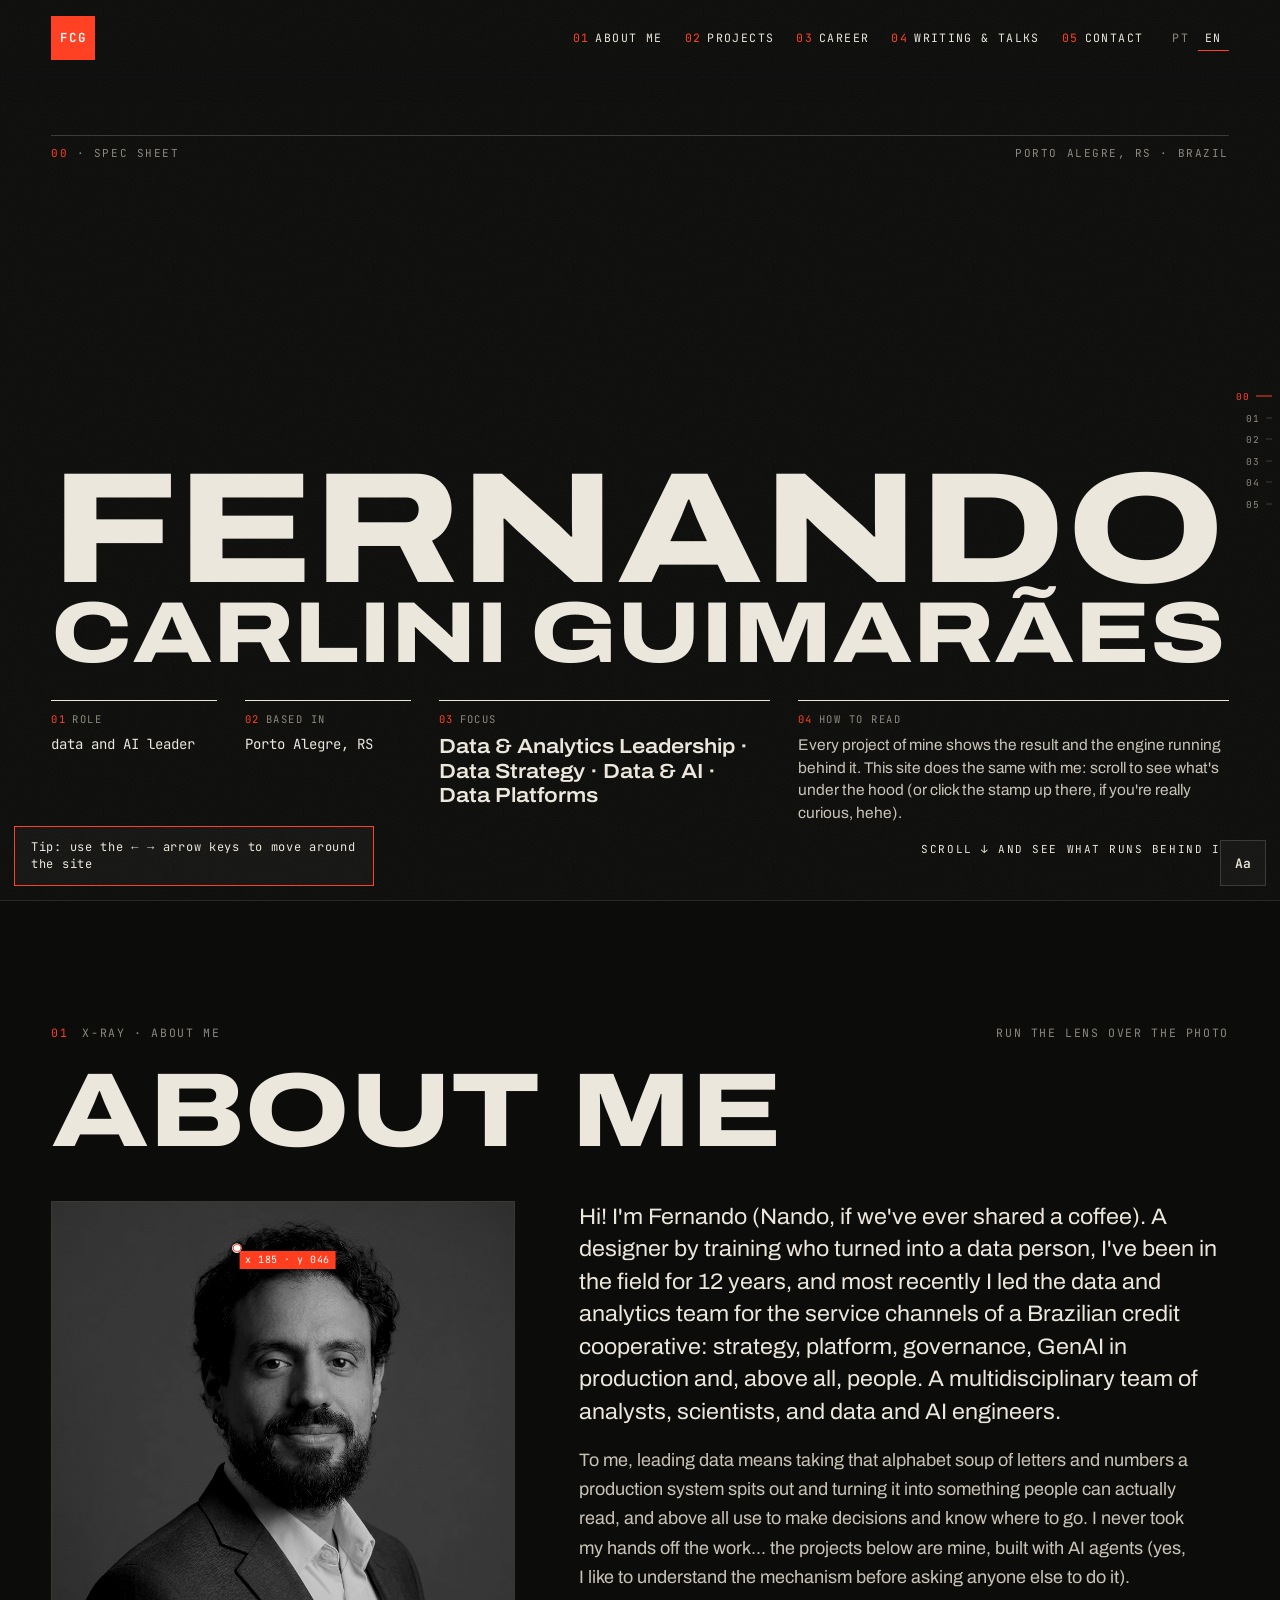
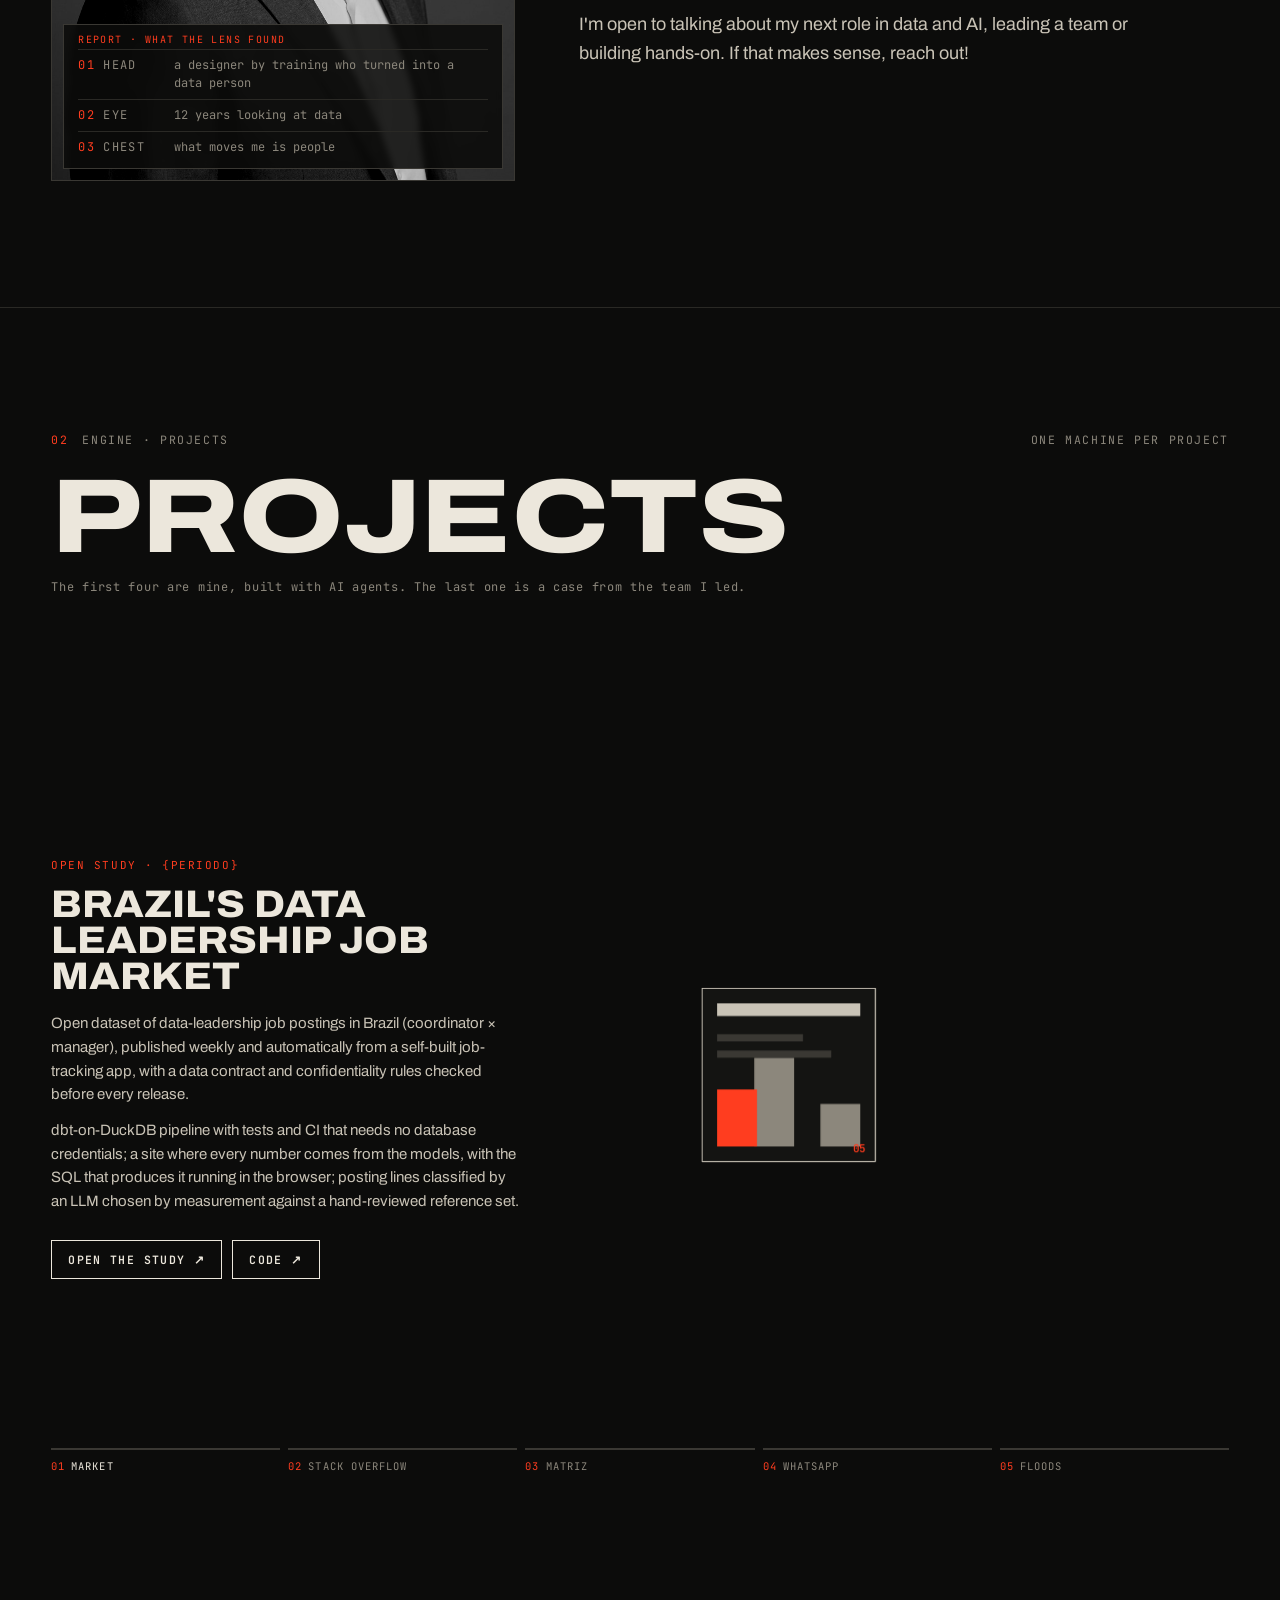
==== en/index.html @ 61743eac "site: regerado a partir do CV e dos extras (7f13087)" ====
<!doctype html>
<html lang="en" class="no-js"><head><meta charset="utf-8">
<meta name="viewport" content="width=device-width,initial-scale=1">
<title>Fernando Carlini Guimarães · data and AI leadership</title>
<meta name="description" content="Fernando Carlini Guimarães, data and AI leader in Porto Alegre, Brazil: about me, projects, career, and where I write and teach.">
<link rel="preload" href="../assets/fonts/archivo.woff2" as="font" type="font/woff2" crossorigin>
<link rel="stylesheet" href="../assets/site.css">
<script>try{var t=localStorage.getItem("ts");if(/^[123]$/.test(t))document.documentElement.dataset.ts=t}catch(e){}</script>
</head>
<body>
<a class="skip" data-i18n="skip" href="#quem-sou">Skip to content</a>
<div aria-hidden="true" class="grain"></div>
<button aria-label="Pop the hood of this site" aria-pressed="false" class="stamp" data-capo="" data-i18n-aria="stampa" type="button">FCG</button>
<header class="top" data-top="">
<span class="tag" data-i18n="tag">Fernando Carlini Guimarães · data and AI leadership</span>
<nav aria-label="Sections" class="nav" data-i18n-aria="nava">
<a href="#quem-sou"><i>01</i><span data-i18n="n0">About me</span></a>
<a href="#projetos"><i>02</i><span data-i18n="n1">Projects</span></a>
<a href="#trajetoria"><i>03</i><span data-i18n="n2">Career</span></a>
<a href="#escrita"><i>04</i><span data-i18n="n3">Writing &amp; talks</span></a>
<a href="#contato"><i>05</i><span data-i18n="n4">Contact</span></a>
<span class="lang"><a data-lang="pt" href="../">PT</a><a data-lang="en" href="./" hreflang="en" aria-current="true">EN</a></span>
</nav>
</header>
<nav aria-hidden="true" class="gauge">
<a href="#topo" tabindex="-1">00</a><a href="#quem-sou" tabindex="-1">01</a><a href="#projetos" tabindex="-1">02</a><a href="#trajetoria" tabindex="-1">03</a><a href="#escrita" tabindex="-1">04</a><a href="#contato" tabindex="-1">05</a>
</nav>
<main>
<section class="hero" data-oi="o0" data-origem="source · CV › header: name, title and city · phone and email stay out" data-sec="" id="topo">
<div class="hd"><span><b>00</b> · <span data-i18n="hd1">Spec sheet</span></span><span data-i18n="hd2">Porto Alegre, RS · Brazil</span></div>
<h1 class="name" data-name="Fernando Carlini Guimarães"><span class="rw">Fernando</span> <span class="rw">Carlini Guimarães</span></h1>
<dl class="spec">
<div class="v"><dt><b>01</b><span data-i18n="sp1">Role</span></dt><dd data-dec="" data-i18n="sp1v">data and AI leader</dd></div>
<div class="v"><dt><b>02</b><span data-i18n="sp2">Based in</span></dt><dd data-dec="">Porto Alegre, RS</dd></div>
<div class="big"><dt><b>03</b><span data-i18n="sp3">Focus</span></dt><dd>Data &amp; Analytics Leadership · Data Strategy · Data &amp; AI · Data Platforms</dd></div>
<div class="wide"><dt><b>04</b><span data-i18n="sp4">How to read</span></dt><dd data-i18n="sub">Every project of mine shows the result and the engine running behind it. This site does the same with me: scroll to see what's under the hood (or click the stamp up there, if you're really curious, hehe).</dd></div>
</dl>
<p class="cue"><span class="f" data-i18n="cue1">hover over the name</span><span data-i18n="cue2">scroll ↓ and see what runs behind it</span></p>
</section>
<section class="quem" data-oi="o2" data-origem="source · text written by hand · photo in two layers: the photo on top, the X-ray underneath" data-sec="" id="quem-sou">
<p class="kick"><b>01</b><span data-i18n="k2">X-ray · about me</span><i></i><span data-i18n="k2r">run the lens over the photo</span></p>
<h2 class="h-big" data-i18n="h2q" data-split="">About me</h2>
<div class="q-grid">
<div class="q-fig">
<figure class="scan-fig" data-lens="">
<div class="ph"><img alt="Fernando Carlini Guimarães" src="../assets/foto.jpg"/></div>
<div aria-hidden="true" class="xr"><img alt="" src="../assets/foto.jpg"/>
<span class="mk" style="--x:52%;--y:14%"><b>01</b></span>
<span class="mk" style="--x:48%;--y:28%"><b>02</b></span>
<span class="mk" style="--x:62%;--y:68%"><b>03</b></span>
</div>
<span aria-hidden="true" class="lens"><span class="lbl">x 000 · y 000</span></span>
</figure>
<div class="laudo">
<p class="laudo-t" data-i18n="laudo">Report · what the lens found</p>
<ul class="notas">
<li><b><i>01</i><span data-i18n="q1a">Head</span></b><span data-i18n="q1b">a designer by training who turned into a data person</span></li>
<li><b><i>02</i><span data-i18n="q2a">Eye</span></b><span data-i18n="q2b">12 years looking at data</span></li>
<li><b><i>03</i><span data-i18n="q3a">Chest</span></b><span data-i18n="q3b">what moves me is people</span></li>
</ul>
</div>
</div>
<div class="q-txt">
<p class="lead" data-i18n="q-p1">Hi! I'm Fernando (Nando, if we've ever shared a coffee). A designer by training who turned into a data person, I've been in the field for 12 years, and most recently I led the data and analytics team for the service channels of a Brazilian credit cooperative: strategy, platform, governance, GenAI in production and, above all, people. A multidisciplinary team of analysts, scientists, and data and AI engineers.</p>
<p data-i18n="q-p2">To me, leading data means taking that alphabet soup of letters and numbers a production system spits out and turning it into something people can actually read, and above all use to make decisions and know where to go. I never took my hands off the work... the projects below are mine, built with AI agents (yes, I like to understand the mechanism before asking anyone else to do it).</p>
<p data-i18n="q-p3">I'm open to talking about my next role in data and AI, leading a team or building hands-on. If that makes sense, reach out!</p>
</div>
</div>
</section>
<section class="motor" data-motor="" data-oi="o3" data-origem="source · the first four: CV › Projects and Portfolio, word for word · the fifth, the floods case, is text written for the site, not in the CV · each one's parts are written by hand" data-sec="" id="projetos">
<div class="m-head">
<p class="kick"><b>02</b><span data-i18n="k3">Engine · projects</span><i></i><span data-i18n="k3r">one machine per project</span></p>
<h2 class="h-big" data-i18n="h2p" data-split="">Projects</h2>
<p class="psub" data-i18n="psub">The first four are mine, built with AI agents. The last one is a case from the team I led.</p>
</div>
<div class="pin">
<div class="mgrid">
<div class="ptxt">
<article class="proj">
<p class="p-meta" data-i18n="p1e">Open study · Nov 2026 – Present</p>
<h3 data-i18n="s1t">Brazil's Data Leadership Job Market</h3>
<p class="d" data-i18n="p1a">Open dataset of data-leadership job postings in Brazil (coordinator × manager), published weekly and automatically from a self-built job-tracking app, with a data contract and confidentiality rules checked before every release.</p>
<p class="d" data-i18n="p1b">dbt-on-DuckDB pipeline with tests and CI that needs no database credentials; a site where every number comes from the models, with the SQL that produces it running in the browser; posting lines classified by an LLM chosen by measurement against a hand-reviewed reference set.</p>
<p class="acts"><a href="https://mercado.fernandocarliniguimaraes.com/" rel="noopener"><span data-i18n="s1a">Open the study</span> ↗</a><a href="https://github.com/nandodsg/mercado-gestao-dados-br" rel="noopener"><span data-i18n="cod">Code</span> ↗</a></p>
<p class="pecas-t" data-i18n="pt">The parts</p>
<ol class="path pecas">
<li><b data-i18n="c11a">Job-tracking app</b><span data-i18n="c11b">where the data is born</span></li>
<li><b data-i18n="c12a">Data contract and confidentiality</b><span data-i18n="c12b">checked before every release</span></li>
<li><b data-i18n="c13a">dbt on DuckDB</b><span data-i18n="c13b">tests and CI with no database credentials</span></li>
<li><b data-i18n="c14a">LLM measured against a reference</b><span data-i18n="c14b">classifies every line of the postings</span></li>
<li><b data-i18n="c15a">Site with the SQL next to it</b><span data-i18n="c15b">every number with the query behind it</span></li>
</ol>
</article>
<article class="proj">
<p class="p-meta" data-i18n="p2e">Personal project · Oct–Nov 2026</p>
<h3>Stack Overflow Answerability</h3>
<p class="d" data-i18n="p2a">Analytics engineering on the public Stack Overflow dataset in BigQuery: specs and acceptance criteria before the SQL, dbt models and tests, a MetricFlow semantic layer, and query-cost guardrails.</p>
<p class="d" data-i18n="p2b">LLM-based text labeling, with the labeling model chosen by agreement against a hand-reviewed gold set; calls through the Vercel AI Gateway and direct APIs, with a budget cap per run.</p>
<p class="acts"><a href="https://stackoverflow.fernandocarliniguimaraes.com/" rel="noopener"><span data-i18n="s2a">Open the presentation</span> ↗</a><a href="https://github.com/nandodsg/stackoverflow-answerability" rel="noopener"><span data-i18n="cod">Code</span> ↗</a></p>
<div aria-label="Parts of the machine" class="pstrip" data-i18n-aria="stripa" role="group"></div>
<p class="pecas-t" data-i18n="pt">The parts</p>
<ol class="path pecas">
<li><b>BigQuery</b><span data-i18n="c21b">the public Stack Overflow dataset</span></li>
<li><b data-i18n="c22a">dbt models and tests</b><span data-i18n="c22b">specs and acceptance criteria before the SQL</span></li>
<li><b>MetricFlow</b><span data-i18n="c23b">semantic layer</span></li>
<li><b>Vercel AI Gateway</b><span data-i18n="c24b">calls with a budget cap per run</span></li>
<li><b data-i18n="c25a">LLM + gold set</b><span data-i18n="c25b">labeling measured by agreement</span></li>
</ol>
</article>
<article class="proj">
<p class="p-meta" data-i18n="p3e">A method turned into a product · since Sep 2025</p>
<h3>Matriz de Senioridade</h3>
<p class="d" data-i18n="p3a">A method for building competency matrices from each team's context, for assessment, feedback, merit, promotion and development plans on explicit criteria. It started in the data team I led, was adapted by other leaders and by HR, and became a SaaS built with AI agents.</p>
<p class="acts"><a href="https://matrizdesenioridade.com" rel="noopener"><span data-i18n="s3a">Open the Matriz</span> ↗</a></p>
<div aria-label="Parts of the machine" class="pstrip" data-i18n-aria="stripa" role="group"></div>
<p class="pecas-t" data-i18n="pt3">The parts of the method</p>
<ol class="path pecas">
<li><b data-i18n="z1a">The team's context</b><span data-i18n="z1b">where every matrix starts</span></li>
<li><b data-i18n="z2a">Competencies and levels</b><span data-i18n="z2b">steps on the Dreyfus model</span></li>
<li><b data-i18n="z3a">Assessment and feedback</b><span data-i18n="z3b">the conversation on top of the criteria</span></li>
<li><b data-i18n="z4a">Merit and promotion</b><span data-i18n="z4b">decided on the same criteria</span></li>
<li><b data-i18n="z5a">Development plan</b><span data-i18n="z5b">each person's next step</span></li>
</ol>
</article>
<article class="proj">
<p class="p-meta" data-i18n="p4e">CRM and martech · Sep–Oct 2026</p>
<h3 data-i18n="p4t">WhatsApp CRM and Campaigns</h3>
<p class="d" data-i18n="p4a">Customer-base analysis for both businesses: ingestion from their sales systems, normalization, fuzzy deduplication of customer records, and repeat-purchase and cross-sell analysis.</p>
<p class="d" data-i18n="p4b">WhatsApp Cloud API integration (webhook with signature verification) and an inbox with a campaign funnel in production, used by the business, with send guards and an A/B/C test; built with AI agents.</p>
<p class="p-note" data-i18n="p4n">A brewery and a bar in Porto Alegre · private code</p>
<div aria-label="Parts of the machine" class="pstrip" data-i18n-aria="stripa" role="group"></div>
<p class="pecas-t" data-i18n="pt">The parts</p>
<ol class="path pecas">
<li><b data-i18n="c41a">Ingestion and normalization</b><span data-i18n="c41b">from both businesses' sales systems</span></li>
<li><b data-i18n="c42a">Fuzzy deduplication</b><span data-i18n="c42b">of customer records</span></li>
<li><b data-i18n="c44a">Inbox + funnel</b><span data-i18n="c44b">campaigns in production, used by the business</span></li>
<li><b data-i18n="c45a">A/B/C test</b><span data-i18n="c45b">with send guards</span></li>
<li><b>WhatsApp Cloud API</b><span data-i18n="c43b">webhook with signature verification</span></li>
</ol>
</article>
<article class="proj proj-case">
<p class="p-meta" data-i18n="p5e"><span class="tag2">My team’s case</span>talk at SQL Saturday Florianópolis · Oct 2026 · in Portuguese</p>
<h3 data-i18n="p5t">From innovation to resilience: PIX data in the Rio Grande do Sul floods</h3>
<p class="d" data-i18n="p5a">May 2024, a historic flood in Rio Grande do Sul. The question sounded simple (who was hit?), but the registered address couldn’t answer it: someone’s home could sit outside the flooded area while their job, their farm or their mom’s house sat right inside it. The turn was to look at the geolocation of PIX transactions (Brazil’s instant payments), find the places where each person actually lives their life, and cross them with the flood map. The first version shipped in under a week.</p>
<p class="d" data-i18n="p5b">The model is data scientist Gunnar Guilherme Mayer’s and the scale came from the engineering team; my part was framing the problem, defining what the model had to deliver and getting the result to the people making decisions. And it didn’t end with the flood: it became a company capability, later used for fraud, climate and territorial analysis.</p>
<p class="p-note" data-i18n="p5n">Team work at a Brazilian credit cooperative · the presentation uses synthetic data</p>
<p class="acts"><a href="https://palestras.fernandocarliniguimaraes.com/sqlsaturday-2026/" rel="noopener"><span data-i18n="s5a">Open the presentation</span> ↗</a><a href="https://medium.com/@fernandocarliniguimaraes/from-pix-transactions-to-disaster-response-127e4f9a80d0" rel="noopener"><span data-i18n="s5b">Read the case on Medium</span> ↗</a></p>
<div aria-label="Parts of the machine" class="pstrip" data-i18n-aria="stripa" role="group"></div>
<p class="pecas-t" data-i18n="pt">The parts</p>
<ol class="path pecas">
<li><b data-i18n="c51a">Geolocated PIX payments</b><span data-i18n="c51b">presence as behavior, not a registry field</span></li>
<li><b data-i18n="c52a">One DBSCAN per person</b><span data-i18n="c52b">one or many places, no fixed number</span></li>
<li><b data-i18n="c53a">Centers of gravity</b><span data-i18n="c53b">the places that weigh in each person’s life</span></li>
<li><b data-i18n="c54a">Flood map</b><span data-i18n="c54b">crossed with UFRGS’s official polygons</span></li>
<li><b data-i18n="c55a">From map to action</b><span data-i18n="c55b">app access, credit and rebuilding, prioritized</span></li>
</ol>
</article>
<span aria-hidden="true" class="mwipe"></span>
</div>
<div aria-hidden="true" class="stage">
<div class="xv">
<div class="stack"><div class="spin">
<div class="plate p1"><i></i><span class="no">01</span></div>
<div class="plate p2"><i></i><span class="no">02</span></div>
<div class="plate p3"><i></i><span class="no">03</span></div>
<div class="plate p4"><i></i><span class="no">04</span></div>
<div class="plate p5"><i></i><span class="no">05</span></div>
<div class="sig"></div>
</div></div>
<svg class="leaders"></svg>
<ol class="labels"></ol>
</div>
<div class="mach" data-m="so"><div class="cap"></div><svg viewbox="0 60 720 466"></svg></div>
<div class="mach" data-m="mz"><div class="cap"></div><svg viewbox="0 60 720 466"></svg></div>
<div class="mach" data-m="crm"><div class="cap"></div><svg viewbox="0 60 720 466"></svg></div>
<div class="mach" data-m="fl"><div class="cap"></div><svg viewbox="0 30 720 410"></svg></div>
</div>
</div>
<div class="mseg">
<button type="button"><i></i><b>01</b><span data-i18n="sg1">Market</span></button>
<button type="button"><i></i><b>02</b><span>Stack Overflow</span></button>
<button type="button"><i></i><b>03</b><span>Matriz</span></button>
<button type="button"><i></i><b>04</b><span data-i18n="sg4">WhatsApp</span></button>
<button type="button"><i></i><b>05</b><span data-i18n="sg5">Floods</span></button>
</div>
</div>
</section>
<section class="traj" data-oi="o4" data-origem="source · CV › Experience: one line per role (period, role, company, city) · the detail of each role is text written for the site; the CV bullets stay out" data-sec="" id="trajetoria">
<p class="kick"><b>03</b><span data-i18n="k4">Skeleton · career</span><i></i><span data-i18n="k4r">one line per role</span></p>
<h2 class="h-big" data-i18n="h2t" data-split="">Career</h2>
<ol class="spine">
<li><span class="yr" aria-hidden="true">2025</span><span class="vb" aria-hidden="true"></span><div><time class="per">Sep 2025 – Present</time><span class="cg"><span>Founder | Product Owner | Product Designer | Solution Architect</span> <span class="emp">· Matriz de Senioridade</span></span><span class="tag2">own venture, in parallel</span><div class="sf"><button aria-controls="sf-1" aria-expanded="true" class="sf-b" type="button"><span class="sf-a">My own venture, run in parallel: the people-management method I used with my team, turned into a product.</span><span aria-hidden="true" class="sf-i"></span></button><div class="sf-p" id="sf-1"><div class="sf-pi"><ul><li>The method was born in the data team I led, ran for three annual cycles (assessment, feedback, merit, promotion and development plans) and was adapted by other leaders and by HR.</li><li>I play the whole product role: value proposition, user journeys, business rules, functional architecture and roadmap.</li><li>I build it with AI agents under my direction: I write the context, the conventions and the definition of done; they implement, test and document.</li><li>Under the hood: multi-tenant with Row Level Security isolation on Supabase, Next.js and TypeScript, AI through the Anthropic SDK, product instrumentation with GA4 and in-house A/B tests, and a security review that closed a privilege-escalation path and cross-tenant leaks.</li></ul></div></div></div></div><span class="cid">Porto Alegre, RS</span></li>
<li><span class="yr" aria-hidden="true">2023</span><span class="vb" aria-hidden="true"></span><div><time class="per">Jan 2023 – Aug 2026</time><span class="cg"><span>Data &amp; Analytics Coordinator | Data Product Owner, Channels Division</span> <span class="emp">· Sicredi</span></span><div class="sf"><button aria-controls="sf-2" aria-expanded="true" class="sf-b" type="button"><span class="sf-a">The management seat: strategy, platform, governance and people in the data area behind the customer service channels.</span><span aria-hidden="true" class="sf-i"></span></button><div class="sf-p" id="sf-2"><div class="sf-pi"><ul><li>Led a multidisciplinary team of about 15 people: analysts, data scientists, and data and AI engineers.</li><li>Data strategy and governance, the data product lifecycle, and the evolution of the platform and the management information system used by more than 10,000 people across the company. Budget, headcount, vendors and FinOps on my desk.</li><li>Led the company's first generative AI platform in production: more than 4 million WhatsApp conversations a month turned into structured commercial information (the full story is on Medium, under Writing &amp; talks).</li><li>Product analytics at scale: Google Analytics covering about 9 million members and 8 billion events a month, from governance to cost.</li><li>Merit and promotion on explicit criteria, using the competency-matrix method that later became the Matriz de Senioridade.</li></ul></div></div></div></div><span class="cid">Porto Alegre, RS</span></li>
<li><span class="yr" aria-hidden="true">2021</span><span class="vb" aria-hidden="true"></span><div><time class="per">Sep 2021 – Jan 2023</time><span class="cg"><span>Data Product Manager</span> <span class="emp">· Sicredi</span></span><div class="sf"><button aria-controls="sf-3" aria-expanded="true" class="sf-b" type="button"><span class="sf-a">Owner of the customer-service channels' data platform, run as a product.</span><span aria-hidden="true" class="sf-i"></span></button><div class="sf-p" id="sf-3"><div class="sf-pi"><ul><li>Strategy and roadmap for the platform serving nine service channels and contexts.</li><li>Led the modernization of the management information system: more than 400 tables moved from on-premises Teradata to an AWS data lake on Databricks, and ingestion grew to cover Oracle, MongoDB and PostgreSQL.</li><li>Directed the migration of more than 100 reports and analytical products to Power BI and Denodo, used by more than 10,000 people a month, with the adoption work alongside (a new platform nobody uses is just cost).</li><li>Hands-on the whole time: SQL, data modeling, ETL/ELT, data validation and troubleshooting, alongside technical and product leadership.</li></ul></div></div></div></div><span class="cid">Porto Alegre, RS</span></li>
<li><span class="yr" aria-hidden="true">2020</span><span class="vb" aria-hidden="true"></span><div><time class="per">Dec 2020 – Sep 2021</time><span class="cg"><span>Data Analyst</span> <span class="emp">· Sicredi</span></span><div class="sf"><button aria-controls="sf-4" aria-expanded="true" class="sf-b" type="button"><span class="sf-a">Where I started at the bank: BI and management information for the digital channels.</span><span aria-hidden="true" class="sf-i"></span></button><div class="sf-p" id="sf-4"><div class="sf-pi"><ul><li>Analysis and dashboards with SQL, Python, SAS Enterprise Guide, Power BI and Denodo.</li><li>Migrated the management reporting platform from Tableau to Power BI.</li><li>Automated an executive report that took about 20 days to put together... it now came out in about 2 hours.</li></ul></div></div></div></div><span class="cid">Porto Alegre, RS</span></li>
<li><span class="yr" aria-hidden="true">2014</span><span class="vb" aria-hidden="true"></span><div><time class="per">Jul 2014 – Jul 2020</time><span class="cg"><span>Director of Data &amp; Analytics &amp; Co-Founder</span> <span class="emp">· JF Guimarães</span></span><div class="sf"><button aria-controls="sf-5" aria-expanded="true" class="sf-b" type="button"><span class="sf-a">The consulting company I co-founded, and where I became a data person.</span><span aria-hidden="true" class="sf-i"></span></button><div class="sf-p" id="sf-5"><div class="sf-pi"><ul><li>Co-founded and ran a consultancy in data, analytics, people and innovation: strategy, business development, product and projects, always working with the client's leadership.</li><li>Projects for Tramontina, Braskem, Sicredi, Sicoob, Yara, BCG, Endeavor Brasil, HSM, Sebrae, Box1824, Melissa, FIERGS and Souza Cruz.</li><li>Our own analytics products and methods: organizational culture, sentiment analysis, segmentation and data-driven strategic planning. At one culture event, more than 900 testimonials classified by sentiment analysis in under an hour (done by hand, it took a day or two).</li></ul></div></div></div></div><span class="cid">Porto Alegre, RS</span></li>
<li><span class="yr" aria-hidden="true">2011</span><span class="vb" aria-hidden="true"></span><div><time class="per">May 2011 – Jan 2014</time><span class="cg"><span>Strategy &amp; Innovation Advisor</span> <span class="emp">· Rio Grande do Sul State Government, AGDI</span></span><div class="sf"><button aria-controls="sf-6" aria-expanded="true" class="sf-b" type="button"><span class="sf-a">Before data: strategy and innovation at the state's development agency.</span><span aria-hidden="true" class="sf-i"></span></button><div class="sf-p" id="sf-6"><div class="sf-pi"><ul><li>Advised the Planning Directorate and the Presidency on strategy, innovation, economic development and investment attraction, coordinating programs that brought together government, companies, universities and science and technology institutes.</li><li>Coordinated the Creative Industries Sector Program, with projects tied to raising about R$100 million.</li><li>With FINEP, helped run a state program bringing capital to innovative companies: about R$20 million in non-reimbursable funding for assistive technology projects.</li></ul></div></div></div></div><span class="cid">Porto Alegre, RS</span></li>
</ol>
<div class="extra">
<div>
<h3 data-i18n="x1">Education</h3>
<p>PUCRS · Master of Science in Marketing · 2019–2021</p>
<p>UFRGS · Bachelor’s Degree in Industrial and Product Design · 2008–2015</p>
<p>Strides · AI &amp; Data Manager 5.0 · 2026</p>
</div>
<div>
<h3 data-i18n="x2">Languages</h3>
<p>Portuguese · native</p>
<p>English · fluent</p>
<p>Spanish · intermediate</p>
</div>
<div>
<h3 data-i18n="x3">Core competencies</h3>
<p class="comp" data-i18n="x3a">Data Strategy · Data Governance · Data Platforms · Data Engineering · Data Analytics · Data Products · Analytics Engineering · Business Intelligence · AI / GenAI · AI Agents · Databricks · Advanced SQL · Intermediate Python · AWS · GCP / BigQuery · Azure · Power BI · Denodo · Google Analytics · ETL/ELT · Data Quality · Product Analytics · FinOps / Cost Management · People Leadership · Technical Leadership · Stakeholder Management · Change Management · Entrepreneurship · Agentic Coding · Product Strategy · Advanced Excel</p>
</div>
</div>
</section>
<section class="esc" data-oi="o5" data-origem="source · hand-written list, only what's already published · the wires say which pieces talk to each other" data-sec="" id="escrita">
<p class="kick"><b>04</b><span data-i18n="k5">Synapses · writing &amp; talks</span><i></i><span data-i18n="k5r">hover a piece</span></p>
<h2 class="h-big" data-i18n="h2e" data-split="">Writing &amp; talks</h2>
<div class="rede" data-edges="pix-enchente:data in the flood|pix-conversa:data turned into product|conversa-aula:from dashboard to product|aula-borda:data close to the decision" data-rede="">
<svg aria-hidden="true"></svg>
<ul>
<li class="node" data-n="pix"><span aria-hidden="true" class="tm"></span><span class="m" data-i18n="e1m">Article · Medium · Sep 2026 · EN · with Gunnar Guilherme Mayer</span><a class="t" href="https://medium.com/@fernandocarliniguimaraes/from-pix-transactions-to-disaster-response-127e4f9a80d0">From PIX Transactions to Disaster Response</a></li>
<li class="node" data-n="enchente"><span aria-hidden="true" class="tm"></span><span class="m" data-i18n="e2m">Talk · SQL Saturday Florianópolis · Oct 2026 · in Portuguese</span><a class="t" data-i18n="e2t" href="https://palestras.fernandocarliniguimaraes.com/sqlsaturday-2026/">From innovation to resilience: the data revolution during the flood crises</a></li>
<li class="node" data-n="conversa"><span aria-hidden="true" class="tm"></span><span class="m" data-i18n="e3m">Article · Medium · Sep 2026 · EN · with Gunnar Guilherme Mayer</span><a class="t" href="https://medium.com/@fernandocarliniguimaraes/the-opportunity-was-already-in-the-conversation-34493576b7d5">The Opportunity Was Already in the Conversation</a></li>
<li class="node" data-n="borda"><span aria-hidden="true" class="tm"></span><span class="m" data-i18n="e4m">Article · Medium · Oct 2026 · in Portuguese</span><a class="t" href="https://medium.com/@fernandocarliniguimaraes/centro-e-borda-onde-mora-o-time-de-dados-66b45b467856">Centro e borda: onde mora o time de dados?</a></li>
<li class="node" data-n="aula"><span aria-hidden="true" class="tm"></span><span class="m" data-i18n="e5m">Class · UFRGS graduate program in Data Science · Sep 2026</span><span class="t" data-i18n="e5t">Business Analytics Immersion</span></li>
</ul>
</div>
<p class="acts"><a href="https://linkedin.com/in/fernando-carlini-guimaraes/" rel="noopener">LinkedIn ↗</a><a href="https://medium.com/@fernandocarliniguimaraes" rel="noopener">Medium ↗</a></p>
</section>
<section class="cont" data-oi="o6" data-origem="source · CV › header: LinkedIn and GitHub · no phone, no email" data-sec="" id="contato">
<p class="kick"><b>05</b><span data-i18n="k6">Vital signs · contact</span><i></i><span data-i18n="k6r">LinkedIn or GitHub</span></p>
<svg aria-hidden="true" class="ecg" preserveaspectratio="none" viewbox="0 0 1000 120">
<defs><linearGradient id="ecgg" x1="0" x2="1" y1="0" y2="0"><stop offset="0" stop-color="#000"></stop><stop offset="1" stop-color="#fff"></stop></linearGradient><mask height="240" id="ecgm" maskunits="userSpaceOnUse" width="1700" x="-350" y="-60"><rect fill="url(#ecgg)" height="240" id="ecgr" width="350" x="-350" y="-60"></rect></mask></defs>
<path class="base" d="M0 72H20l10-6 10 6H78l7 10 10-70 13 92 9-32H160l15-8 15 8H255l10-6 10 6H313l7 10 10-70 13 92 9-32H395l15-8 15 8H490l10-6 10 6H548l7 10 10-70 13 92 9-32H630l15-8 15 8H725l10-6 10 6H783l7 10 10-70 13 92 9-32H865l15-8 15 8H1000" pathlength="1"></path>
<path class="trace" d="M0 72H20l10-6 10 6H78l7 10 10-70 13 92 9-32H160l15-8 15 8H255l10-6 10 6H313l7 10 10-70 13 92 9-32H395l15-8 15 8H490l10-6 10 6H548l7 10 10-70 13 92 9-32H630l15-8 15 8H725l10-6 10 6H783l7 10 10-70 13 92 9-32H865l15-8 15 8H1000" mask="url(#ecgm)"></path>
<path class="dot" d="M0 72h.01"></path>
</svg>
<h2 class="callme" data-callme="" data-i18n="h2c">Reach out!</h2>
<p class="csub" data-i18n="csub">LinkedIn is the fastest way.</p>
<p class="acts"><a href="https://linkedin.com/in/fernando-carlini-guimaraes/" rel="noopener">LinkedIn ↗</a><a href="https://github.com/nandodsg" rel="noopener">GitHub ↗</a><a data-cv="" download href="../cv/Fernando-Carlini-Guimaraes-CV-EN-US.pdf">Download my CV (PDF) ↓</a></p>
</section>
</main>
<footer class="rod">
<span data-i18n="f1">This site counts visits without cookies</span>
<span data-i18n="f2">Generated from my CV · updates itself</span>
<button aria-pressed="false" data-capo="" data-i18n="f3" type="button">Pop the hood of this site</button>
<span class="motor-site" data-i18n="f5"><b>this site's engine</b> · CV as text → Python generator → static HTML → this page · no cookies · font and animation served from here</span>
</footer>
<div class="cfg" data-cfg="">
<button aria-controls="cfg-p" aria-expanded="false" aria-label="Settings" class="cfg-b" data-i18n-aria="cfgb" type="button"><span aria-hidden="true">Aa</span></button>
<div aria-label="Settings" class="cfg-p" data-i18n-aria="cfgb" id="cfg-p" role="group">
<p class="cfg-h" data-i18n="cfgb">Settings</p>
<div class="cfg-r"><span class="cfg-l" data-i18n="cfgt">Text size</span>
<span class="cfg-s"><button aria-label="Default size" aria-pressed="true" data-i18n-aria="cfgs0" data-ts="0" type="button">A</button><button aria-label="Large text" aria-pressed="false" data-i18n-aria="cfgs1" data-ts="1" type="button">A</button><button aria-label="Larger text" aria-pressed="false" data-i18n-aria="cfgs2" data-ts="2" type="button">A</button><button aria-label="Largest text" aria-pressed="false" data-i18n-aria="cfgs3" data-ts="3" type="button">A</button></span></div>
<div class="cfg-r"><span class="cfg-l" data-i18n="cfgm">Motion</span><button aria-pressed="false" class="cfg-t" data-i18n="f4" data-rm="" type="button">Reduce motion</button></div>
<div class="cfg-r"><span class="cfg-l" data-i18n="cfgn">Navigate with</span><button aria-pressed="true" class="cfg-t" data-arr="" data-i18n="f6" type="button">Arrow keys</button></div>
<div class="cfg-r"><span class="cfg-l" data-i18n="cfgi">Language</span><span class="lang"><a data-lang="pt" href="../">PT</a><a data-lang="en" href="./" hreflang="en" aria-current="true">EN</a></span></div>
</div>
</div>

<script src="../assets/gsap.min.js"></script><script src="../assets/ScrollTrigger.min.js"></script>
<script>window.CFG={"lang":"en"};window.EN={"skip": "Skip to content", "stampa": "Pop the hood of this site", "stampx": "Close the hood of this site", "nava": "Sections", "tag": "Fernando Carlini Guimarães · data and AI leadership", "n0": "About me", "n1": "Projects", "n2": "Career", "n3": "Writing &amp; talks", "n4": "Contact", "hd1": "Spec sheet", "sp1": "Role", "sp1v": "data and AI leader", "sp2": "Based in", "sp3": "Focus", "sp4": "How to read", "sub": "Every project of mine shows the result and the engine running behind it. This site does the same with me: scroll to see what's under the hood (or click the stamp up there, if you're really curious, hehe).", "cue1": "hover over the name", "cue2": "scroll ↓ and see what runs behind it", "s1a": "Open the study", "cod": "Code", "s2a": "Open the presentation", "s3a": "Open the Matriz", "z1a": "The team's context", "z1b": "where every matrix starts", "z2a": "Competencies and levels", "z2b": "steps on the Dreyfus model", "z3a": "Assessment and feedback", "z3b": "the conversation on top of the criteria", "z4a": "Merit and promotion", "z4b": "decided on the same criteria", "z5a": "Development plan", "z5b": "each person's next step", "stripa": "Parts of the machine", "k2": "X-ray · about me", "laudo": "Report · what the lens found", "k2r": "run the lens over the photo", "h2q": "About me", "q1a": "Head", "q1b": "a designer by training who turned into a data person", "q2a": "Eye", "q2b": "12 years looking at data", "q3a": "Chest", "q3b": "what moves me is people", "q-p1": "Hi! I'm Fernando (Nando, if we've ever shared a coffee). A designer by training who turned into a data person, I've been in the field for 12 years, and most recently I led the data and analytics team for the service channels of a Brazilian credit cooperative: strategy, platform, governance, GenAI in production and, above all, people. A multidisciplinary team of analysts, scientists, and data and AI engineers.", "q-p2": "To me, leading data means taking that alphabet soup of letters and numbers a production system spits out and turning it into something people can actually read, and above all use to make decisions and know where to go. I never took my hands off the work... the projects below are mine, built with AI agents (yes, I like to understand the mechanism before asking anyone else to do it).", "q-p3": "I'm open to talking about my next role in data and AI, leading a team or building hands-on. If that makes sense, reach out!", "k3": "Engine · projects", "k3r": "one machine per project", "h2p": "Projects", "psub": "The first four are mine, built with AI agents. The last one is a case from the team I led.", "pt": "The parts", "pt3": "The parts of the method", "p1e": "Open study · {periodo}", "c11a": "Job-tracking app", "c11b": "where the data is born", "c12a": "Data contract and confidentiality", "c12b": "checked before every release", "c13a": "dbt on DuckDB", "c13b": "tests and CI with no database credentials", "c14a": "LLM measured against a reference", "c14b": "classifies every line of the postings", "c15a": "Site with the SQL next to it", "c15b": "every number with the query behind it", "p2e": "Personal project · {periodo}", "c21b": "the public Stack Overflow dataset", "c22a": "dbt models and tests", "c22b": "specs and acceptance criteria before the SQL", "c23b": "semantic layer", "c24b": "calls with a budget cap per run", "c25a": "LLM + gold set", "c25b": "labeling measured by agreement", "p3e": "A method turned into a product · since Sep 2025", "p3a": "A method for building competency matrices from each team's context, for assessment, feedback, merit, promotion and development plans on explicit criteria. It started in the data team I led, was adapted by other leaders and by HR, and became a SaaS built with AI agents.", "p4e": "CRM and martech · {periodo}", "p4n": "A brewery and a bar in Porto Alegre · private code", "c41a": "Ingestion and normalization", "c41b": "from both businesses' sales systems", "c42a": "Fuzzy deduplication", "c42b": "of customer records", "c43b": "webhook with signature verification", "c44a": "Inbox + funnel", "c44b": "campaigns in production, used by the business", "c45a": "A/B/C test", "c45b": "with send guards", "sg1": "Market", "sg4": "WhatsApp", "p5e": "<span class=\"tag2\">My team’s case<\/span>talk at SQL Saturday Florianópolis · Oct 2026 · in Portuguese", "p5t": "From innovation to resilience: PIX data in the Rio Grande do Sul floods", "p5a": "May 2024, a historic flood in Rio Grande do Sul. The question sounded simple (who was hit?), but the registered address couldn’t answer it: someone’s home could sit outside the flooded area while their job, their farm or their mom’s house sat right inside it. The turn was to look at the geolocation of PIX transactions (Brazil’s instant payments), find the places where each person actually lives their life, and cross them with the flood map. The first version shipped in under a week.", "p5b": "The model is data scientist Gunnar Guilherme Mayer’s and the scale came from the engineering team; my part was framing the problem, defining what the model had to deliver and getting the result to the people making decisions. And it didn’t end with the flood: it became a company capability, later used for fraud, climate and territorial analysis.", "p5n": "Team work at a Brazilian credit cooperative · the presentation uses synthetic data", "s5a": "Open the presentation", "s5b": "Read the case on Medium", "c51a": "Geolocated PIX payments", "c51b": "presence as behavior, not a registry field", "c52a": "One DBSCAN per person", "c52b": "one or many places, no fixed number", "c53a": "Centers of gravity", "c53b": "the places that weigh in each person’s life", "c54a": "Flood map", "c54b": "crossed with UFRGS’s official polygons", "c55a": "From map to action", "c55b": "app access, credit and rebuilding, prioritized", "sg5": "Floods", "k4": "Skeleton · career", "k4r": "one line per role", "h2t": "Career", "x1": "Education", "x2": "Languages", "x3": "Core competencies", "k5": "Synapses · writing &amp; talks", "k5r": "hover a piece", "h2e": "Writing &amp; talks", "e1m": "Article · Medium · Sep 2026 · EN · with Gunnar Guilherme Mayer", "e2t": "From innovation to resilience: the data revolution during the flood crises", "e2m": "Talk · SQL Saturday Florianópolis · Oct 2026 · in Portuguese", "e3m": "Article · Medium · Sep 2026 · EN · with Gunnar Guilherme Mayer", "e4m": "Article · Medium · Oct 2026 · in Portuguese", "e5t": "Business Analytics Immersion", "e5m": "Class · UFRGS graduate program in Data Science · Sep 2026", "edges": "pix-enchente:data in the flood|pix-conversa:data turned into product|conversa-aula:from dashboard to product|aula-borda:data close to the decision", "k6": "Vital signs · contact", "k6r": "LinkedIn or GitHub", "h2c": "Reach out!", "csub": "LinkedIn is the fastest way.", "f1": "This site counts visits without cookies", "f2": "Generated from my CV · updates itself", "f3": "Pop the hood of this site", "f3x": "Close the hood of this site", "f4": "Reduce motion", "cfgb": "Settings", "cfgt": "Text size", "cfgm": "Motion", "cfgn": "Navigate with", "f6": "Arrow keys", "cfgi": "Language", "cfgs0": "Default size", "cfgs1": "Large text", "cfgs2": "Larger text", "cfgs3": "Largest text", "f5": "<b>this site's engine<\/b> · CV as text → Python generator → static HTML → this page · no cookies · font and animation served from here", "o0": "source · CV › header: name, title and city · phone and email stay out", "o2": "source · text written by hand · photo in two layers: the photo on top, the X-ray underneath", "o3": "source · the first four: CV › Projects and Portfolio, word for word · the fifth, the floods case, is text written for the site, not in the CV · each one's parts are written by hand", "o4": "source · CV › Experience: one line per role (period, role, company, city) · the detail of each role is text written for the site; the CV bullets stay out", "o5": "source · hand-written list, only what's already published · the wires say which pieces talk to each other", "o6": "source · CV › header: LinkedIn and GitHub · no phone, no email", "mach": {"TESTES": "TESTS", "METRICFLOW · CAMADA SEMÂNTICA": "METRICFLOW · SEMANTIC LAYER", "LLM · ROTULAGEM": "LLM · LABELING", "ORÇAMENTO": "BUDGET", "POR EXECUÇÃO": "PER RUN", "REVISADO À MÃO": "HAND-REVIEWED", "MODELO A": "MODEL A", "MODELO B": "MODEL B", "MODELO C": "MODEL C", "◀ ESCOLHIDO": "◀ CHOSEN", "POR CONCORDÂNCIA": "BY AGREEMENT", "COMPETÊNCIAS · SAEM DO CONTEXTO DE CADA TIME": "COMPETENCIES · COME FROM EACH TEAM'S CONTEXT", "NOVATO": "NOVICE", "INICIANTE AVANÇADO": "ADVANCED BEGINNER", "COMPETENTE": "COMPETENT", "PROFICIENTE": "PROFICIENT", "ESPECIALISTA": "EXPERT", "AUTOAVALIAÇÃO": "SELF-ASSESSMENT", "AVALIAÇÃO DO LÍDER": "LEADER ASSESSMENT", "CRITÉRIO DO PRÓXIMO NÍVEL": "NEXT-LEVEL CRITERION", "PRÓXIMO PASSO": "NEXT STEP", "VENDAS": "SALES", "SISTEMA 1": "SYSTEM 1", "SISTEMA 2": "SYSTEM 2", "NORMALIZA": "CLEANS UP", "CAIXA DE ENTRADA": "INBOX", "SEGMENTO": "SEGMENT", "CAMPANHA": "CAMPAIGN", "GUARDA": "SEND", "DE ENVIO": "GUARD", "REPETIDO · BARRADO": "DUPLICATE · BLOCKED", "ASSINATURA": "SIGNATURE", "MANCHA OFICIAL · UFRGS": "OFFICIAL FLOOD MAP · UFRGS", "ε · vizinhança": "ε · neighborhood", "LUGARES: ?": "PLACES: ?", "LUGARES: 3 (ACHADOS, NÃO CHUTADOS)": "PLACES: 3 (FOUND, NOT GUESSED)", "CASA": "HOME", "TRABALHO": "WORK", "PASSAGEM": "VISIT", "ATINGIDO": "HIT", "ENDEREÇO DO CADASTRO: FORA": "REGISTERED ADDRESS: OUTSIDE", "CENTRO DE GRAVIDADE: DENTRO": "CENTER OF GRAVITY: INSIDE", "ACESSO AO APP": "APP ACCESS", "CRÉDITO": "CREDIT", "RECONSTRUÇÃO": "REBUILDING", "PRIORIZADO": "PRIORITIZED", "PRIMEIRA VERSÃO: MENOS DE UMA SEMANA": "FIRST VERSION: UNDER A WEEK"}};</script>
<script src="../assets/site.js"></script>
</body>
</html>
---- assets/site.css ----
@font-face{font-family:'Archivo';font-style:normal;font-weight:100 900;font-stretch:62% 125%;font-display:swap;src:url(fonts/archivo.woff2) format('woff2')}
@font-face{font-family:'JetBrains Mono';font-style:normal;font-weight:400 700;font-display:swap;src:url(fonts/jetbrains-mono.woff2) format('woff2')}
:root{
  --bg:#0C0C0B;--plate:#141412;--plate2:#1B1A17;--bone:#ECE7DC;--bone2:#C9C3B6;--mut:#8C877C;--line:#2A2925;--line2:#3A3833;--red:#FF3D1F;
  --disp:'Archivo',system-ui,sans-serif;--mono:'JetBrains Mono',ui-monospace,Consolas,monospace;
  --pad:clamp(20px,4vw,56px);--ts:1;--tsm:min(var(--ts),1.15);
}
html[data-ts="1"]{--ts:1.15}html[data-ts="2"]{--ts:1.3}html[data-ts="3"]{--ts:1.5}
html.xray{--bg:#ECE7DC;--plate:#E3DDD0;--plate2:#D9D2C4;--bone:#0C0C0B;--bone2:#2A2925;--mut:#6E695F;--line:#CFC8BA;--line2:#B2AB9D}
*{box-sizing:border-box}
html{-webkit-text-size-adjust:100%;background:var(--bg)}
body{margin:0;background:var(--bg);color:var(--bone);font:400 calc(17px*var(--ts))/1.55 var(--disp);font-variation-settings:"wdth" 100;-webkit-font-smoothing:antialiased;overflow-x:hidden}
a{color:inherit}
button{font:inherit;color:inherit}
:focus-visible{outline:2px solid var(--red);outline-offset:3px}
.sr{position:absolute;width:1px;height:1px;overflow:hidden;clip:rect(0 0 0 0);clip-path:inset(50%);white-space:nowrap}
.skip{position:absolute;left:-999px;top:8px;z-index:100;background:var(--red);color:#fff;padding:10px 14px;font:600 calc(12px*var(--ts))/1 var(--mono);text-decoration:none}
.skip:focus{left:8px}
.grain{position:fixed;inset:0;z-index:90;pointer-events:none;opacity:.06;
  background-image:url("data:image/svg+xml;utf8,<svg xmlns='http://www.w3.org/2000/svg' width='200' height='200'><filter id='n'><feTurbulence type='fractalNoise' baseFrequency='.85' numOctaves='3' stitchTiles='stitch'/><feColorMatrix values='0 0 0 0 1  0 0 0 0 1  0 0 0 0 1  0 0 0 .7 0'/></filter><rect width='100%' height='100%' filter='url(%23n)'/></svg>")}
html.xray .grain{display:none}

/* ---------- topo, carimbo, medidor ---------- */
.stamp{position:fixed;z-index:70;top:16px;left:var(--pad);width:44px;height:44px;border:0;padding:0;background:var(--red);color:#fff;
  display:grid;place-items:center;font:600 calc(12.5px*var(--ts))/1 var(--mono);letter-spacing:.05em;cursor:pointer}
.stamp::after{content:'';position:absolute;inset:-5px;border:1px solid var(--red);opacity:0;transition:opacity .2s,inset .2s}
.stamp:hover::after{opacity:1;inset:-7px}
.top{position:fixed;z-index:60;top:0;left:0;right:0;display:flex;align-items:center;gap:18px;padding:16px var(--pad) 16px calc(var(--pad) + 62px);min-height:76px;
  transition:transform .5s cubic-bezier(.7,0,.2,1)}
.top::before{content:'';position:absolute;inset:0 0 -26px;background:linear-gradient(var(--bg) 50%,transparent);z-index:-1;pointer-events:none}
.top.hide{transform:translateY(-110%)}
.top .tag{font:400 calc(11px*var(--ts))/1.3 var(--mono);letter-spacing:.12em;text-transform:uppercase;color:var(--mut)}
.nav{margin-left:auto;display:flex;align-items:center;gap:22px;font:400 calc(11.5px*var(--ts))/1 var(--mono);letter-spacing:.12em;text-transform:uppercase}
.nav>a{text-decoration:none;padding:6px 0}
.nav>a i{font-style:normal;color:var(--red);margin-right:6px}
.nav>a:hover{color:var(--red)}
.lang{display:inline-flex;gap:2px}
.lang a{cursor:pointer;padding:7px;text-decoration:none;color:var(--mut)}
.lang a[aria-current]{color:var(--bone);box-shadow:inset 0 -1px var(--red)}
.gauge{position:fixed;z-index:55;right:8px;top:50%;transform:translateY(-50%);display:flex;flex-direction:column;gap:12px;font:400 calc(9.5px*var(--ts))/1 var(--mono);letter-spacing:.04em}
.gauge a{display:flex;align-items:center;justify-content:flex-end;gap:7px;text-decoration:none;color:var(--mut)}
.gauge a::after{content:'';width:6px;height:1px;background:var(--line2);transition:width .35s,background-color .35s}
.gauge a.on{color:var(--red)}
.gauge a.on::after{width:16px;background:var(--red)}

/* ---------- peças comuns ---------- */
.kick{display:flex;align-items:center;gap:14px;font:400 calc(11.5px*var(--ts))/1 var(--mono);letter-spacing:.14em;text-transform:uppercase;color:var(--mut);margin:0}
.kick b{color:var(--red);font-weight:400}
.kick i{flex:1;height:1px;background:var(--line2);transform-origin:0 50%;min-width:24px}
html[data-ts="2"] .kick,html[data-ts="3"] .kick{flex-wrap:wrap;row-gap:8px}
.h-big{margin:clamp(18px,3vh,30px) 0 0;font-weight:800;text-transform:uppercase;line-height:.86;letter-spacing:-.005em;font-size:clamp(44px,8.2vw,128px);
  font-variation-settings:"wdth" 125,"wght" 800}
.wd{display:inline-block;white-space:nowrap}
.c{display:inline-block;font-variation-settings:"wdth" var(--w,125),"wght" var(--g,800)}
.bang{color:var(--red)}
.acts{display:flex;gap:10px;margin:26px 0 0;flex-wrap:wrap}
.acts a,.btn{font:600 calc(11.5px*var(--ts))/1 var(--mono);letter-spacing:.12em;text-transform:uppercase;text-decoration:none;color:var(--bone);border:1px solid var(--bone);
  padding:13px 16px;background:none;cursor:pointer;transition:background-color .2s,color .2s,border-color .2s}
.acts a:hover{background:var(--bone);color:var(--bg)}
.btn{border-color:var(--red);color:var(--red)}
.btn:hover,.btn[aria-expanded=true]{background:var(--red);color:#fff}
.path{list-style:none;margin:0;padding:0 0 0 34px;position:relative;display:flex;flex-direction:column;gap:clamp(8px,1.6vh,16px)}
.path::before{content:'';position:absolute;left:9px;top:9px;bottom:9px;width:1px;background:var(--bone2)}
.path li{position:relative}
.path li::before{content:'';position:absolute;left:-30px;top:4px;width:11px;height:11px;border:1px solid var(--bone);background:var(--bg);transition:background-color .2s,border-color .2s,box-shadow .2s}
.path li.hot::before{background:var(--red);border-color:var(--red);box-shadow:0 0 14px var(--red)}
.path b{display:block;font-size:calc(16px*var(--ts));font-weight:700;font-variation-settings:"wdth" 106;line-height:1.25}
.path span{display:block;font:400 calc(11.5px*var(--ts))/1.45 var(--mono);color:var(--mut);margin-top:2px}

/* ---------- 00 abertura ---------- */
.hero{position:relative;min-height:100vh;padding:clamp(96px,15vh,140px) var(--pad) clamp(26px,5vh,46px);display:flex;flex-direction:column}
.hd{display:flex;justify-content:space-between;gap:20px;font:400 calc(11px*var(--ts))/1 var(--mono);letter-spacing:.14em;text-transform:uppercase;color:var(--mut);border-top:1px solid var(--line2);padding-top:12px;margin-bottom:28px}
.hd b{color:var(--red);font-weight:400}
.name{margin:auto 0 0;padding:0;font-weight:800;line-height:.8;text-transform:uppercase;font-size:6.2vw;font-variation-settings:"wdth" 125,"wght" 800;user-select:none;will-change:transform}
.name .rw{display:block;width:max-content;white-space:nowrap}
.name .rw+.rw{margin-top:.07em}
.js .name{opacity:0}
.name .sp{display:inline-block;width:.26em}
.spec{display:grid;grid-template-columns:1fr 1fr 2fr 2.6fr;gap:0 28px;margin:clamp(20px,3.5vh,36px) 0 0}
.spec>div{position:relative;padding-top:14px}
.spec>div::before{content:'';position:absolute;left:0;right:0;top:0;height:1px;background:var(--bone);transform-origin:0 50%;transform:scaleX(var(--ln,1))}
.spec dt{font:400 calc(10.5px*var(--ts))/1 var(--mono);letter-spacing:.14em;text-transform:uppercase;color:var(--mut);margin-bottom:10px}
.spec dt b{color:var(--red);font-weight:400;margin-right:6px}
.spec dd{margin:0;font-size:calc(15.5px*var(--ts));line-height:1.45;color:var(--bone2)}
.spec .big dd{font-size:calc(clamp(18px,1.6vw,24px)*var(--ts));line-height:1.2;font-variation-settings:"wdth" 112;font-weight:600;color:var(--bone)}
.spec .v dd{font-family:var(--mono);font-size:calc(14px*var(--ts));color:var(--bone)}
.cue{margin:20px 0 0;font:400 calc(11px*var(--ts))/1 var(--mono);letter-spacing:.14em;text-transform:uppercase;color:var(--mut);display:flex;justify-content:space-between;gap:16px}
.cue span:last-child{color:var(--bone)}
html:not(.fine) .cue .f{visibility:hidden}

/* ---------- 01 raio-x: quem sou ---------- */
.quem{padding:clamp(90px,14vh,150px) var(--pad);border-top:1px solid var(--line);position:relative}
.q-grid{display:grid;grid-template-columns:minmax(0,5fr) minmax(0,7fr);gap:clamp(28px,5vw,80px);margin-top:clamp(28px,5vh,52px);align-items:start}
.scan-fig{position:relative;margin:0;aspect-ratio:4/5;background:var(--plate);overflow:hidden;cursor:crosshair;touch-action:pan-y;border:1px solid var(--line2)}
.scan-fig img{position:absolute;inset:0;width:100%;height:100%;object-fit:cover;object-position:34% 50%;display:block}
.ph img{filter:grayscale(1) contrast(1.15) brightness(.78)}
.xr{position:absolute;inset:0;background:#000;
  -webkit-mask-image:radial-gradient(circle at var(--lx,50%) var(--ly,40%),#000 var(--lr,0px),transparent calc(var(--lr,0px) + 1px));
          mask-image:radial-gradient(circle at var(--lx,50%) var(--ly,40%),#000 var(--lr,0px),transparent calc(var(--lr,0px) + 1px))}
.xr img{filter:grayscale(1) invert(1) contrast(1.7) brightness(1.08)}
.xr::after{content:'';position:absolute;inset:0;pointer-events:none;
  background:repeating-linear-gradient(0deg,rgba(236,231,220,.07) 0 1px,transparent 1px 3px),
             linear-gradient(rgba(236,231,220,.14) 1px,transparent 1px) 0 0/40px 40px,linear-gradient(90deg,rgba(236,231,220,.14) 1px,transparent 1px) 0 0/40px 40px}
.mk{position:absolute;left:var(--x);top:var(--y);width:26px;height:26px;transform:translate(-50%,-50%);border:1px solid var(--red);border-radius:50%;z-index:1}
.mk::before,.mk::after{content:'';position:absolute;background:var(--red)}
.mk::before{left:50%;top:-8px;bottom:-8px;width:1px}
.mk::after{top:50%;left:-8px;right:-8px;height:1px}
.mk b{position:absolute;left:20px;top:-20px;font:600 calc(10px*var(--ts))/1 var(--mono);color:#fff;background:var(--red);padding:3px 4px}
.lens{position:absolute;left:0;top:0;width:calc(var(--lr,0px) * 2);height:calc(var(--lr,0px) * 2);border:1px solid var(--red);border-radius:50%;pointer-events:none;
  transform:translate(calc(var(--lx,0px) - var(--lr,0px)),calc(var(--ly,0px) - var(--lr,0px)));opacity:var(--lo,0);z-index:3}
.lens .lbl{position:absolute;left:84%;top:90%;font:400 calc(10px*var(--ts))/1 var(--mono);letter-spacing:.05em;color:#fff;background:var(--red);padding:4px 6px;white-space:nowrap}
.prov{position:absolute;left:10px;top:10px;z-index:4;font:400 calc(10px*var(--ts))/1 var(--mono);letter-spacing:.1em;text-transform:uppercase;background:var(--bg);color:var(--mut);padding:5px 7px}
.q-fig{position:relative}
.laudo{position:absolute;left:12px;right:12px;bottom:12px;z-index:5;background:rgba(12,12,11,.88);border:1px solid var(--line2);padding:10px 14px 4px;
  -webkit-backdrop-filter:blur(3px);backdrop-filter:blur(3px)}
html.xray .laudo{background:rgba(236,231,220,.9)}
.laudo-t{margin:0 0 4px;font:400 calc(10px*var(--ts))/1 var(--mono);letter-spacing:.14em;text-transform:uppercase;color:var(--red)}
.notas{list-style:none;margin:0;padding:0;display:grid;gap:0}
.notas li{display:grid;grid-template-columns:86px minmax(0,1fr);gap:10px;padding:7px 0;border-top:1px solid var(--line);font:400 calc(12px*var(--ts))/1.45 var(--mono);color:var(--mut);transition:color .3s}
.notas li b{font-weight:400;letter-spacing:.12em;text-transform:uppercase}
.notas li b i{font-style:normal;color:var(--red);margin-right:8px}
.notas li.found{color:var(--bone2)}
.notas li.on{color:var(--bone)}
.notas li.on b{color:var(--red)}
.q-txt p{margin:0 0 18px;font-size:calc(18px*var(--ts));line-height:1.62;color:var(--bone2);max-width:34em}
.q-txt .lead{font-size:calc(clamp(20px,1.75vw,25px)*var(--ts));line-height:1.45;color:var(--bone);font-variation-settings:"wdth" 104}

/* ---------- 02 motor: projetos ---------- */
.motor{border-top:1px solid var(--line);padding-top:clamp(90px,14vh,150px);position:relative}
.m-head{padding:0 var(--pad)}
.psub{font:400 calc(12px*var(--ts))/1.4 var(--mono);color:var(--mut);letter-spacing:.06em;margin:16px 0 0}
.pin{padding:clamp(40px,7vh,70px) var(--pad) clamp(50px,8vh,90px)}
.mgrid{display:block}
.ptxt{position:relative}
.proj{margin-bottom:clamp(56px,9vh,90px)}
.p-meta{font:400 calc(11px*var(--ts))/1.3 var(--mono);letter-spacing:.14em;text-transform:uppercase;color:var(--red);margin:0 0 14px}
.proj h3{font-size:clamp(28px,3vw,46px);line-height:.94;font-weight:800;font-variation-settings:"wdth" 108;text-transform:uppercase;margin:0 0 18px}
.proj .d{margin:0 0 12px;font-size:calc(15.5px*var(--ts));line-height:1.62;color:var(--bone2);max-width:40em}
.p-note{font:400 calc(11px*var(--ts))/1.4 var(--mono);letter-spacing:.1em;text-transform:uppercase;color:var(--mut);margin:18px 0 0}
.pecas{margin-top:26px}
.pecas-t{font:400 calc(10.5px*var(--ts))/1 var(--mono);letter-spacing:.14em;text-transform:uppercase;color:var(--mut);margin:26px 0 12px}
.stage,.mseg,.mwipe{display:none}
.js-desk .pin{height:100vh;min-height:600px;overflow:hidden;display:flex;flex-direction:column;padding-top:clamp(84px,13vh,110px);padding-bottom:22px}
.js-desk .mgrid{flex:1;display:grid;grid-template-columns:minmax(0,5fr) minmax(0,7fr);gap:clamp(24px,4vw,64px);align-items:center;min-height:0}
.js-desk .ptxt{display:grid;grid-template-columns:minmax(0,1fr)}
.js-desk .proj{grid-area:1/1;margin:0;align-self:center}
.js-desk .proj .d{font-size:calc(15px*var(--ts));line-height:1.58}
.js-desk .pecas,.js-desk .pecas-t{position:absolute;width:1px;height:1px;overflow:hidden;clip-path:inset(50%)}
.js-desk .mwipe{display:block;position:absolute;top:-10px;bottom:-10px;left:0;width:2px;margin-left:-1px;background:var(--red);box-shadow:0 0 22px 3px rgba(255,61,31,.6);opacity:0;visibility:hidden;z-index:3}
.js-desk .stage{display:block;position:relative;height:100%;min-height:380px}
.xv{position:absolute;inset:0;--ps:clamp(150px,15vw,210px);perspective:2400px;perspective-origin:40% 50%}
.mach{display:none}
.js-desk .mach{display:flex;position:absolute;inset:0;flex-direction:column;border:1px solid var(--line2);background-color:var(--bg);
  background-image:linear-gradient(var(--line) 1px,transparent 1px),linear-gradient(90deg,var(--line) 1px,transparent 1px);background-size:32px 32px;background-position:-1px -1px}
.mach .cap{flex:none;display:flex;align-items:baseline;flex-wrap:wrap;gap:4px 10px;padding:12px 16px;border-bottom:1px solid var(--line2);background:var(--bg);
  font:400 calc(11px*var(--ts))/1.35 var(--mono);letter-spacing:.1em;text-transform:uppercase;color:var(--mut);min-height:44px}
.mach .cap b{color:var(--red);font-weight:400;font-size:calc(13px*var(--ts))}
.mach .cap strong{color:var(--bone);font-weight:600}
.mach .cap em{font-style:normal;text-transform:none;letter-spacing:.02em}
.mach>svg{flex:1 1 auto;min-height:0;width:100%;height:100%;display:block;overflow:visible}
.pstrip{display:none}
.js-desk .pstrip{display:flex;gap:6px;margin-top:22px}
.pstrip button{flex:1;min-width:0;text-align:left;background:none;border:0;border-top:2px solid var(--line2);padding:9px 0 0;font:400 calc(9.5px*var(--ts))/1.3 var(--mono);
  letter-spacing:.08em;text-transform:uppercase;color:var(--mut);cursor:pointer;position:relative}
.pstrip button i{position:absolute;left:0;top:-2px;height:2px;background:var(--red);width:calc(var(--p,0) * 100%)}
.pstrip button b{display:block;color:var(--red);font-weight:400;margin-bottom:3px}
.pstrip button span{display:block;overflow:hidden;text-overflow:ellipsis;white-space:nowrap}
.pstrip button.on{color:var(--bone)}
/* peças das máquinas (SVG): vêm da amostra aprovada, todas sob .mach pra não esbarrar nas classes do site */
.mach svg text{font-family:var(--mono)}
.mach .lbl{font-size:10px;letter-spacing:.08em;fill:var(--mut)}
.mach .lbl.b{fill:var(--bone2)}
.mach .lbl.r{fill:var(--red)}
.mach .lbl.dk{fill:var(--bg);font-weight:600}
.mach .lbl.big{font-size:14px;fill:var(--bone)}
.mach .lbl.sm{font-size:8.5px}
.mach .halo{paint-order:stroke;stroke:var(--bg);stroke-width:5px;stroke-linejoin:round}
.mach .st{fill:var(--plate);stroke:var(--bone2);stroke-width:1.2}
.mach .st2{fill:none;stroke:var(--line2);stroke-width:1.2}
.mach .wire{fill:none;stroke:var(--bone2);stroke-opacity:.5;stroke-width:1.2}
.mach .wire.dsh{stroke-dasharray:4 4}
.mach .drw{stroke-dasharray:1;stroke-dashoffset:0}
.mach .ln{stroke:var(--bone2);stroke-width:1.2}
.mach .run{stroke:var(--mut);stroke-width:5;stroke-dasharray:2 11}
.mach .card{fill:var(--plate2);stroke:var(--line2);stroke-width:1.2}
.mach .bar{fill:var(--mut)}
.mach .ck{fill:none;stroke:var(--red);stroke-width:2}
.mach .gridl{fill:none;stroke:var(--bone2);stroke-opacity:.4}
.mach .beam{fill:var(--bone)}
.mach .post{stroke:var(--bone);stroke-width:2}
.mach .led{stroke:var(--red);stroke-width:1.2}
.mach .plateL{fill:rgba(236,231,220,.05);stroke:var(--bone2);stroke-dasharray:5 4}
.mach .tab{fill:var(--bone2)}
.mach .brk{fill:none;stroke:var(--red);stroke-width:2.2}
.mach .head{fill:var(--plate);stroke:var(--bone);stroke-width:1.2}
.mach .noz{fill:var(--bone2)}
.mach .glow{filter:drop-shadow(0 0 6px #FF3D1F)}
.mach .cab{fill:none;stroke:var(--bone2);stroke-width:1.2}
.mach .flow{fill:none;stroke:var(--red);stroke-width:2;stroke-dasharray:3 9}
.mach .arc{fill:none;stroke:var(--bone2);stroke-width:1.5}
.mach .arcR{fill:none;stroke:var(--red);stroke-width:5}
.mach .tick{stroke:var(--mut)}
.mach .ndl{stroke:var(--red);stroke-width:2.2;stroke-linecap:round}
.mach .piv{fill:var(--bone)}
.mach .chipF{fill:var(--bone2);stroke:var(--bone2);stroke-width:1.2}
.mach .chipO{fill:var(--bg);stroke:var(--bone2);stroke-width:1.2}
.mach .xm{fill:none;stroke:var(--red);stroke-width:2}
.mach .dv{stroke:var(--line2);stroke-dasharray:3 4}
.mach .panel{fill:var(--plate);stroke:var(--bone2);stroke-width:1.2}
.mach .riv{fill:none;stroke:var(--line2)}
.mach .lvl{stroke:var(--line2);stroke-dasharray:3 5}
.mach .slot{fill:var(--bg);stroke:var(--line2)}
.mach .notch{stroke:var(--mut);stroke-width:1.2}
.mach .kS{fill:var(--bg);stroke:var(--bone2);stroke-width:1.3;stroke-dasharray:3 2}
.mach .kL{fill:var(--bone);stroke:var(--bone)}
.mach .kG{fill:none;stroke:var(--red);stroke-width:1.5;stroke-dasharray:3 2}
.mach .plS{fill:none;stroke:var(--bone2);stroke-width:1.3;stroke-dasharray:5 4}
.mach .plL{fill:none;stroke:var(--bone);stroke-width:1.8}
.mach .nx{fill:none;stroke:var(--red);stroke-width:2.2}
.mach .arw{fill:none;stroke:var(--red);stroke-width:1.5;stroke-dasharray:3 3}
.mach .ring{fill:none;stroke:var(--red);stroke-width:1.5}
.mach .pulse{animation:pulse 1.1s ease-in-out infinite}
@keyframes pulse{50%{opacity:.2}}
.mach .rec{font-size:10.5px;fill:var(--bone);letter-spacing:.01em}
.mach .sim{fill:none;stroke:var(--red);stroke-width:1.4;stroke-dasharray:3 3}
.mach .fun{fill:rgba(236,231,220,.03);stroke:var(--bone2);stroke-width:1.2}
.mach .band{stroke:var(--line2)}
.mach .dot{fill:var(--red);filter:drop-shadow(0 0 4px #FF3D1F)}
.mach .dotO{fill:var(--bg);stroke:var(--red);stroke-width:1.6}
.mach .grd{fill:var(--plate);stroke:var(--bone2);stroke-width:1.2}
.mach .scr{fill:var(--bg)}
.mach .seal{fill:var(--plate);stroke:var(--bone2);stroke-width:1.2}
.mach .msg{fill:var(--bone2)}
.mach .roll{fill:var(--plate);stroke:var(--bone2);stroke-width:1.2}
.mach .fpt{fill:var(--bone2)}.mach .fpt.red{fill:var(--red)}
.mach .feps{fill:none;stroke:var(--bone2);stroke-width:1.2;stroke-dasharray:5 5}
.mach .fring{fill:rgba(255,61,31,.08);stroke:var(--bone);stroke-width:1.4}
.mach .fring.red{fill:rgba(255,61,31,.22);stroke:var(--red)}
.mach .fflood{stroke:var(--red);stroke-width:1.6}
.mach .faddr{fill:none;stroke:var(--bone);stroke-width:1.4}
.mach .flead{stroke:var(--mut);stroke-width:1;stroke-dasharray:3 4;fill:none}
.mach .fcard{fill:var(--plate);stroke:var(--line2);stroke-width:1}

/* ---------- celular: a máquina com câmera por etapa (amostra aprovada em direcoes/projetos-maquinas-celular.html) ---------- */
.mpin{display:none}
.mach.mach-m{display:none}
.js-mach .proj.has-m .pecas,.js-mach .proj.has-m .pecas-t{position:absolute;width:1px;height:1px;overflow:hidden;clip-path:inset(50%)}
.js-mach .mpin{display:flex;flex-direction:column;height:100vh;height:100svh;min-height:560px;padding:84px 0 18px;margin:8px 0 26px;background:var(--bg);overflow:hidden}
.js-mach .mach.mach-m{display:block;flex:none;position:relative;width:min(100%,max(240px,calc(100vh - 300px*var(--tsm))));width:min(100%,max(240px,calc(100svh - 300px*var(--tsm))));aspect-ratio:1/1;margin:0 auto;overflow:hidden;
  border:1px solid var(--line2);background-color:var(--bg);background-image:linear-gradient(var(--line) 1px,transparent 1px),linear-gradient(90deg,var(--line) 1px,transparent 1px);background-size:34px 34px}
.mach.mach-m>svg{position:absolute;inset:0;width:100%;height:100%;display:block;overflow:hidden}
/* a câmera chega perto: o texto das máquinas sobe um pouco pra ficar legível */
.mach-m .lbl{font-size:11.5px}
.mach-m .lbl.sm{font-size:9.5px}
.mach-m .lbl.big{font-size:15px}
.mach-m .rec{font-size:11px}
/* o Mercado no celular: a mesma vista explodida em 3D do computador, em caixa quadrada; a pilha é a câmera */
.mach-m .xv{--ps:var(--mps,150px);perspective:1500px;perspective-origin:50% 50%}
.mach-m .stack{left:50%}
.mach-m .plate{transition:border-color .25s,box-shadow .25s,opacity .3s}
.mach-m .plate.dim{opacity:.38}
.capc{margin-top:18px;min-height:128px}
.capc .n{font:400 calc(12px*var(--tsm))/1 var(--mono);letter-spacing:.1em;color:var(--mut)}
.capc .n b{color:var(--red);font-weight:400;font-size:calc(26px*var(--tsm));letter-spacing:0;margin-right:6px;vertical-align:-3px}
.capc strong{display:block;font-size:calc(22px*var(--tsm));line-height:1.12;font-weight:800;font-variation-settings:"wdth" 108;text-transform:uppercase;margin:12px 0 8px;min-height:2.24em}
.capc em{display:block;font:400 calc(13px*var(--tsm))/1.5 var(--mono);font-style:normal;color:var(--bone2);min-height:3em}
.js-mach .mpin .pstrip{display:flex;gap:5px;margin-top:auto}
.js-mach .mpin .pstrip button{padding-top:8px;font-size:calc(9px*var(--tsm));letter-spacing:.06em}

.stack{position:absolute;left:33%;top:50%;width:0;height:0;transform-style:preserve-3d}
.spin{position:absolute;left:0;top:0;width:0;height:0;transform-style:preserve-3d}
.plate{position:absolute;width:var(--ps);height:var(--ps);left:calc(var(--ps) / -2);top:calc(var(--ps) / -2);transform-style:preserve-3d;
  background:var(--plate);border:1px solid var(--bone2);transition:border-color .25s,box-shadow .25s}
.plate.hot{border-color:var(--red);box-shadow:0 0 0 1px var(--red),0 0 40px rgba(255,61,31,.25)}
.plate i{position:absolute;inset:16px;display:block}
.plate .no{position:absolute;right:10px;bottom:8px;font:600 12px/1 var(--mono);color:var(--red)}
.p1 i{background:repeating-linear-gradient(to bottom,var(--mut) 0 2px,transparent 2px 20px)}
.p2 i{border:1px dashed var(--mut);background:repeating-linear-gradient(45deg,var(--line2) 0 1px,transparent 1px 11px)}
.p3 i{background:radial-gradient(circle,var(--bone2) 2.2px,transparent 2.6px) 0 0/38px 38px,linear-gradient(90deg,transparent 49.6%,var(--line2) 49.6% 50.4%,transparent 50.4%) 0 0/38px 38px}
.p4 i{background:radial-gradient(circle,var(--red) 3px,transparent 3.5px) 19px 19px/76px 76px,radial-gradient(circle,var(--mut) 3px,transparent 3.5px) 0 0/38px 38px}
.p5 i{background:linear-gradient(var(--bone2),var(--bone2)) 0 0/100% 14px no-repeat,linear-gradient(var(--line2),var(--line2)) 0 34px/60% 8px no-repeat,
  linear-gradient(var(--line2),var(--line2)) 0 52px/80% 8px no-repeat,linear-gradient(var(--red),var(--red)) 0 100%/28% 40% no-repeat,
  linear-gradient(var(--mut),var(--mut)) 36% 100%/28% 62% no-repeat,linear-gradient(var(--mut),var(--mut)) 100% 100%/28% 30% no-repeat}
.sig{position:absolute;width:16px;height:16px;left:-8px;top:-8px;background:var(--red);border-radius:50%;box-shadow:0 0 20px 6px rgba(255,61,31,.55);opacity:0}
.leaders{position:absolute;inset:0;width:100%;height:100%;pointer-events:none;overflow:visible}
.leaders path{fill:none;stroke:var(--mut);stroke-width:1}
.leaders circle{fill:var(--red)}
.labels{list-style:none;margin:0;padding:0;position:absolute;inset:0;pointer-events:none}
.labels li{position:absolute;right:0;width:min(250px,40%);transform:translateY(-50%);opacity:0}
.labels b{font:600 calc(11px*var(--ts))/1 var(--mono);letter-spacing:.12em;color:var(--red);margin-right:8px}
.labels strong{font-size:calc(15px*var(--ts));line-height:1.25;font-weight:700;font-variation-settings:"wdth" 108;transition:color .2s}
.labels li.hot strong{color:var(--red)}
.labels span{display:block;font:400 calc(11px*var(--ts))/1.4 var(--mono);color:var(--mut);margin-top:4px}
.js-desk .mseg{display:flex;gap:8px;margin-top:16px}
.mseg button{flex:1;text-align:left;background:none;border:0;border-top:2px solid var(--line2);padding:10px 0 0;font:400 calc(10.5px*var(--ts))/1.3 var(--mono);letter-spacing:.1em;
  text-transform:uppercase;color:var(--mut);cursor:pointer;position:relative}
.mseg button i{position:absolute;left:0;top:-2px;height:2px;background:var(--red);width:calc(var(--p,0) * 100%)}
.mseg button b{color:var(--red);font-weight:400;margin-right:6px}
.mseg button.on{color:var(--bone)}

/* ---------- 03 esqueleto: trajetória ---------- */
.traj{border-top:1px solid var(--line);padding:clamp(90px,14vh,150px) var(--pad)}
.spine{list-style:none;margin:clamp(30px,5vh,56px) 0 0;padding:0;position:relative;--yrw:clamp(110px,13vw,190px)}
.spine::before,.spine::after{content:'';position:absolute;left:calc(var(--yrw) + 22px);top:0;bottom:0;width:1px;background:var(--line2)}
.spine::after{width:2px;margin-left:-.5px;background:var(--red);transform-origin:50% 0;transform:scaleY(var(--cp,0));opacity:.9}
.no-js .spine::after,.rm .spine::after{transform:scaleY(1)}
.spine>li{display:grid;grid-template-columns:var(--yrw) 44px minmax(0,1fr) auto;gap:0 22px;align-items:start;padding:22px 0;border-top:1px solid var(--line);position:relative}
.spine>li:last-child{border-bottom:1px solid var(--line)}
.yr{align-self:start;font-size:clamp(40px,5.2vw,80px);line-height:.9;font-variation-settings:"wdth" 62,"wght" 200;color:transparent;-webkit-text-stroke:1px var(--mut);transition:-webkit-text-stroke-color .3s}
.spine>li.on .yr{-webkit-text-stroke-color:var(--red)}
.vb{justify-self:center;margin-top:calc(11px*var(--ts) + .64*clamp(18px,1.6vw,23px)*var(--ts));width:30px;height:18px;border:1.5px solid var(--bone2);border-radius:6px;position:relative;background:var(--bg);z-index:1;transition:border-color .3s,background-color .3s}
.vb::before,.vb::after{content:'';position:absolute;top:50%;width:9px;height:1.5px;margin-top:-.75px;background:var(--bone2);transition:background-color .3s}
.vb::before{right:100%}.vb::after{left:100%}
.spine>li.on .vb{border-color:var(--red);background:rgba(255,61,31,.22)}
.spine>li.on .vb::before,.spine>li.on .vb::after{background:var(--red)}
.per{display:block;font:400 calc(11px*var(--ts))/1 var(--mono);letter-spacing:.12em;text-transform:uppercase;color:var(--red);margin-bottom:9px}
.cg{font-size:calc(clamp(18px,1.6vw,23px)*var(--ts));line-height:1.28;font-weight:600;font-variation-settings:"wdth" 104;color:var(--mut);transition:color .35s}
.spine>li.on .cg,.rm .cg,.no-js .cg{color:var(--bone)}
.emp{font-weight:400;color:var(--mut)}
.tag2{display:inline-block;margin-left:10px;font:400 calc(10px*var(--ts))/1 var(--mono);letter-spacing:.1em;text-transform:uppercase;border:1px solid var(--red);color:var(--red);padding:4px 6px;vertical-align:3px}
.cid{align-self:start;font:400 calc(11px*var(--ts))/1 var(--mono);letter-spacing:.1em;text-transform:uppercase;color:var(--mut)}
/* ---------- sanfona de cada cargo (Item 14): fechada mostra só a frase de abertura; aberta, os itens ---------- */
.sf{margin-top:16px;max-width:68ch}
.sf-b{display:grid;grid-template-columns:minmax(0,1fr) auto;gap:16px;align-items:start;width:100%;margin:0;padding:0;border:0;background:none;color:var(--bone2);text-align:left;cursor:pointer;
  font:400 calc(16px*var(--ts))/1.5 var(--disp);font-variation-settings:"wdth" 100}
.sf-a{transition:color .3s}
.sf-b:hover .sf-a,.spine>li.on .sf-a{color:var(--bone)}
.sf-i{position:relative;width:28px;height:28px;margin-top:-2px;border:1px solid var(--line2);transition:border-color .3s,background-color .3s}
.sf-i::before,.sf-i::after{content:'';position:absolute;left:50%;top:50%;width:12px;height:1.5px;margin:-.75px 0 0 -6px;background:var(--mut);transition:transform .4s cubic-bezier(.7,0,.2,1),background-color .3s}
.sf-i::after{transform:rotate(90deg)}
.sf-b:hover .sf-i{border-color:var(--red)}
.sf-b[aria-expanded=true] .sf-i{border-color:var(--red);background:rgba(255,61,31,.14)}
.sf-b[aria-expanded=true] .sf-i::before,.sf-b[aria-expanded=true] .sf-i::after{background:var(--red)}
.sf-b[aria-expanded=true] .sf-i::after{transform:rotate(0)}
.sf-p{display:grid;grid-template-rows:0fr;visibility:hidden;transition:grid-template-rows .7s cubic-bezier(.45,0,.15,1),visibility 0s .7s}
.sf-b[aria-expanded=true]+.sf-p{grid-template-rows:1fr;visibility:visible;transition:grid-template-rows .7s cubic-bezier(.45,0,.15,1),visibility 0s}
.sf-pi{min-height:0;overflow:hidden;opacity:0;transition:opacity .3s}
.sf-b[aria-expanded=true]+.sf-p .sf-pi{opacity:1;transition:opacity .5s .2s}
.sf-pi ul{list-style:none;margin:0;padding:14px 0 2px;display:grid;gap:10px}
.sf-pi li{position:relative;padding-left:22px;font:400 calc(15px*var(--ts))/1.55 var(--disp);color:var(--bone2)}
.sf-pi li::before{content:'';position:absolute;left:0;top:.74em;width:10px;height:2px;background:var(--red)}
.no-js .sf-b{pointer-events:none;cursor:default}
.no-js .sf-i{display:none}
.rm .sf-p,.rm .sf-pi,.rm .sf-i::before,.rm .sf-i::after{transition:none}
.extra{display:grid;grid-template-columns:1fr 1fr 2.2fr;gap:28px;margin-top:clamp(50px,8vh,90px)}
.extra h3{font:400 calc(10.5px*var(--ts))/1 var(--mono);letter-spacing:.14em;text-transform:uppercase;color:var(--mut);margin:0 0 14px;padding-top:14px;border-top:1px solid var(--bone)}
.extra p{margin:0 0 6px;font-size:calc(15px*var(--ts));line-height:1.5;color:var(--bone2)}
.extra .comp{line-height:1.75}

/* ---------- 04 sinapses: escrita e aulas ---------- */
.esc{border-top:1px solid var(--line);padding:clamp(90px,14vh,150px) var(--pad)}
.rede{position:relative;margin-top:clamp(36px,6vh,64px)}
.rede svg{position:absolute;inset:0;width:100%;height:100%;overflow:visible;pointer-events:none}
.rede ul{list-style:none;margin:0;padding:0;display:grid;grid-template-columns:repeat(12,minmax(0,1fr));row-gap:clamp(60px,10vh,96px);column-gap:24px;position:relative}
.node{position:relative;padding-left:30px}
.node:nth-child(1){grid-column:1/6;grid-row:1}
.node:nth-child(2){grid-column:8/13;grid-row:1}
.node:nth-child(3){grid-column:4/9;grid-row:2}
.node:nth-child(4){grid-column:8/13;grid-row:3}
.node:nth-child(5){grid-column:1/6;grid-row:3}
.tm{position:absolute;left:0;top:2px;width:13px;height:13px;border:1px solid var(--bone);background:var(--bg);transition:background-color .2s,border-color .2s,box-shadow .2s}
.node.lit .tm,.node:hover .tm,.node:focus-within .tm{background:var(--red);border-color:var(--red);box-shadow:0 0 16px var(--red)}
.node .m{display:block;font:400 calc(10.5px*var(--ts))/1.4 var(--mono);letter-spacing:.1em;text-transform:uppercase;color:var(--mut);margin-bottom:10px}
.node .t{display:block;font-size:calc(clamp(20px,1.9vw,28px)*var(--ts));line-height:1.15;font-weight:700;font-variation-settings:"wdth" 104;text-decoration:none}
.node a.t:hover{color:var(--red)}
.node a.t::after{content:' ↗';font:400 .7em/1 var(--mono);color:var(--red)}
.ed{fill:none;stroke:var(--line2);stroke-width:1.2;stroke-dasharray:1;stroke-dashoffset:0;transition:stroke .3s}
.ed.lit{stroke:var(--red)}
.port{fill:var(--bg);stroke:var(--bone2)}
.elbl{font:400 calc(10px*var(--ts)) var(--mono);letter-spacing:.08em;text-transform:uppercase;fill:var(--mut);paint-order:stroke;stroke:var(--bg);stroke-width:6px}
.pl{fill:var(--red);filter:drop-shadow(0 0 5px var(--red))}

/* ---------- 05 sinais vitais: contato ---------- */
.cont{border-top:1px solid var(--line);padding:clamp(90px,14vh,150px) var(--pad) clamp(60px,10vh,110px);overflow:hidden}
.ecg{display:block;width:100%;height:clamp(80px,13vh,130px);margin:clamp(30px,5vh,56px) 0 clamp(10px,2vh,20px);overflow:visible}
.ecg .base{fill:none;stroke:var(--line2);stroke-width:1.4;vector-effect:non-scaling-stroke;stroke-dasharray:1;stroke-dashoffset:0}
.ecg .trace{fill:none;stroke:var(--red);stroke-width:2.4;vector-effect:non-scaling-stroke;stroke-linejoin:round;stroke-linecap:round;filter:drop-shadow(0 0 5px rgba(255,61,31,.8))}
.ecg .dot{fill:none;stroke:#ffb4a6;stroke-width:7;vector-effect:non-scaling-stroke;stroke-linecap:round;filter:drop-shadow(0 0 7px rgba(255,61,31,.95));opacity:0}
.no-js .ecg .trace,.rm .ecg .trace,.no-js .ecg .dot,.rm .ecg .dot{display:none}
.callme{margin:0;font-weight:800;text-transform:uppercase;line-height:.8;white-space:nowrap;font-size:13vw;font-variation-settings:"wdth" 125,"wght" 800}
.csub{font:400 calc(12px*var(--ts))/1.4 var(--mono);color:var(--mut);letter-spacing:.06em;margin:24px 0 0}
.cont .acts a{font-size:calc(13px*var(--ts));padding:18px 26px}

/* ---------- rodapé ---------- */
.rod{border-top:1px solid var(--line);padding:26px var(--pad) 34px;display:flex;flex-wrap:wrap;gap:12px 24px;align-items:center;font:400 calc(11px*var(--ts))/1.5 var(--mono);letter-spacing:.06em;color:var(--mut)}
.rod button{background:none;border:1px solid var(--line2);padding:9px 12px;cursor:pointer;font:400 calc(11px*var(--ts))/1 var(--mono);letter-spacing:.06em;color:var(--bone)}
.rod button:hover,.rod button[aria-pressed=true]{border-color:var(--red);color:var(--red)}
.rod .motor-site{flex-basis:100%;color:var(--mut)}
.rod .motor-site b{color:var(--red);font-weight:400}

/* ---------- capô do site aberto (página em negativo) ---------- */
html.xray .h-big,html.xray .proj h3,html.xray .name,html.xray .callme{color:transparent;-webkit-text-stroke:1.2px var(--bone)}
html.xray .bang{-webkit-text-stroke-color:var(--red)}
html.xray [data-origem]{position:relative}
html.xray [data-origem]::after{content:attr(data-origem);position:absolute;right:var(--pad);top:22px;z-index:50;max-width:min(440px,70%);font:400 calc(10.5px*var(--ts))/1.4 var(--mono);letter-spacing:.03em;
  text-transform:none;color:var(--red);background:var(--bg);border:1px dashed var(--red);padding:6px 9px}
html.xray .hero[data-origem]::after{top:168px}
html.xray section{outline:1px dashed var(--line2);outline-offset:-10px}
html.xray .xr{-webkit-mask-image:none;mask-image:none}
html.xray .lens,html.xray .prov{opacity:0}
html.xray .rod .motor-site{color:var(--red)}
html.xray .mach{--bg:#0C0C0B;--plate:#141412;--plate2:#1B1A17;--bone:#ECE7DC;--bone2:#C9C3B6;--mut:#8C877C;--line:#2A2925;--line2:#3A3833}
::view-transition-old(root),::view-transition-new(root){animation:none;mix-blend-mode:normal}

/* ---------- sem JavaScript ---------- */
.no-js .gauge,.no-js .lens,.no-js .xr,.no-js .rede svg,.no-js .rod button,.no-js .cue .f{display:none}
.no-js .stamp{pointer-events:none}

/* ---------- movimento reduzido ---------- */
.rm .top{transition:none}
@media (min-width:861px){
  html:not(.js-desk) .proj{display:grid;grid-template-columns:minmax(0,7fr) minmax(0,5fr);gap:0 clamp(28px,5vw,80px);align-items:start}
  html:not(.js-desk) .proj>*{grid-column:1}
  html:not(.js-desk) .proj>.pecas-t{grid-column:2;grid-row:1;margin-top:0}
  html:not(.js-desk) .proj>.pecas{grid-column:2;grid-row:2/span 8;margin-top:0}
}

/* ---------- telas estreitas ---------- */
@media (max-width:1380px){.top .tag{display:none}}
@media (max-width:1100px){.gauge{display:none}}
@media (max-width:860px){
  body{font-size:calc(16px*var(--ts))}
  .top .tag{display:none}
  .nav>a{display:none}
  .h-big{font-size:clamp(34px,10.4vw,72px)}
  .hd{flex-direction:column;gap:8px}
  .kick>span:last-child{display:none}
  .kick span{white-space:nowrap}
  .q-txt .lead{font-size:calc(18.5px*var(--ts))}
  .spec{grid-template-columns:1fr 1fr}
  .spec .big,.spec .wide{grid-column:1/-1}
  .spec>div{margin-bottom:14px}
  .cue{flex-direction:column;gap:8px}
  .q-grid{grid-template-columns:1fr}
  .q-txt p{font-size:calc(16.5px*var(--ts))}
  .spine{--yrw:0px}
  .spine::before,.spine::after{left:18px}
  .spine>li{grid-template-columns:36px minmax(0,1fr);gap:4px 14px}
  .yr{display:none}
  .cid{grid-column:2}
  .tag2{margin:8px 0 0;display:inline-block}
  .sf{max-width:none}
  .sf-b{font-size:calc(15.5px*var(--ts))}
  .extra{grid-template-columns:1fr}
  .rede ul{grid-template-columns:1fr;row-gap:36px}
  .node{grid-column:auto!important;grid-row:auto!important}
  .cont .acts a{flex:1;text-align:center}
}

/* ---------- configurações (tamanho do texto, movimento, idioma) ---------- */
.cfg{position:fixed;z-index:75;right:14px;bottom:14px;display:flex;flex-direction:column;align-items:flex-end;gap:8px;pointer-events:none}
.cfg-b{pointer-events:auto;width:46px;height:46px;border:1px solid var(--line2);background:var(--plate);color:var(--bone);cursor:pointer;display:grid;place-items:center;font:600 13px/1 var(--mono);letter-spacing:.02em;transition:border-color .2s,color .2s}
.cfg-b:hover,.cfg[data-open] .cfg-b{border-color:var(--red);color:var(--red)}
.cfg-p{order:-1;width:min(300px,calc(100vw - 28px));background:var(--plate);border:1px solid var(--line2);padding:14px 16px 16px;display:grid;gap:14px;
  opacity:0;visibility:hidden;transform:translateY(8px);transition:opacity .22s,transform .22s,visibility 0s .22s}
.cfg[data-open] .cfg-p{pointer-events:auto;opacity:1;visibility:visible;transform:none;transition:opacity .22s,transform .22s}
.cfg-h{margin:0;font:600 calc(11px*var(--ts))/1 var(--mono);letter-spacing:.14em;text-transform:uppercase;color:var(--red)}
.cfg-r{display:flex;align-items:center;justify-content:space-between;gap:12px;flex-wrap:wrap}
.cfg-l{font:400 calc(11.5px*var(--ts))/1.3 var(--mono);letter-spacing:.08em;text-transform:uppercase;color:var(--mut)}
.cfg-s{display:inline-flex;gap:4px}
.cfg-s button,.cfg-t{background:none;border:1px solid var(--line2);color:var(--bone);cursor:pointer;min-width:38px;height:38px;padding:0 10px;font:600 13px/1 var(--mono);transition:border-color .2s,color .2s}
.cfg-s button:nth-child(1){font-size:11px}.cfg-s button:nth-child(2){font-size:14px}.cfg-s button:nth-child(3){font-size:17px}.cfg-s button:nth-child(4){font-size:20px}
.cfg-t{font:400 calc(11.5px*var(--ts))/1 var(--mono);letter-spacing:.06em}
.cfg-s button:hover,.cfg-t:hover,.cfg-s button[aria-pressed=true],.cfg-t[aria-pressed=true]{border-color:var(--red);color:var(--red)}
.cfg .lang a{padding:9px 10px;font:400 calc(12px*var(--ts))/1 var(--mono);letter-spacing:.1em}
.no-js .cfg{display:none}

/* aviso das setas do teclado (Item 17): aparece uma vez, no canto de baixo à esquerda */
.toast{position:fixed;z-index:80;left:14px;bottom:14px;max-width:min(360px,calc(100vw - 100px));padding:12px 16px;background:var(--plate);border:1px solid var(--red);color:var(--bone);
  font:400 calc(12px*var(--ts))/1.4 var(--mono);letter-spacing:.06em;opacity:0;transform:translateY(12px);pointer-events:none;transition:opacity .35s,transform .35s}
.toast.on{opacity:1;transform:none}
.rm .toast{transition:none;transform:none}
.no-js .toast{display:none}
.proj .p-meta .tag2{margin:0 12px 0 0;vertical-align:baseline}
/* o case das enchentes (5º projeto, Item 18) tem os dois parágrafos mais longos da seção: no computador, a coluna do texto ganha uma medida mais compacta pra caber na tela parada */
.js-desk .proj-case h3{font-size:clamp(22px,2.15vw,32px);margin-bottom:12px}
.js-desk .proj-case .p-meta{margin-bottom:10px}
.js-desk .proj-case .d{font-size:calc(14px*var(--ts));line-height:1.5;margin-bottom:9px}
.js-desk .proj-case .p-note{margin-top:10px}
.js-desk .proj-case .acts{margin-top:14px}
.js-desk .proj-case .pstrip{margin-top:16px}
@media (max-height:760px){
  .js-desk .proj-case h3{font-size:clamp(20px,1.9vw,28px);margin-bottom:8px}
  .js-desk .proj-case .d{font-size:calc(13px*var(--ts));line-height:1.45;margin-bottom:6px}
  .js-desk .proj-case .acts{margin-top:10px}
  .js-desk .proj-case .pstrip{margin-top:12px}
}
/* texto a 115% (o único passo do painel que ainda mantém a seção parada no computador): o case segue compacto e cresce menos que os outros, pra caber */
html.js-desk[data-ts="1"] .proj-case h3{font-size:clamp(20px,1.9vw,28px);margin-bottom:8px}
html.js-desk[data-ts="1"] .proj-case .d{font-size:calc(12.4px*var(--ts));line-height:1.42;margin-bottom:6px}
html.js-desk[data-ts="1"] .proj-case .acts{margin-top:10px}
html.js-desk[data-ts="1"] .proj-case .pstrip{margin-top:12px}
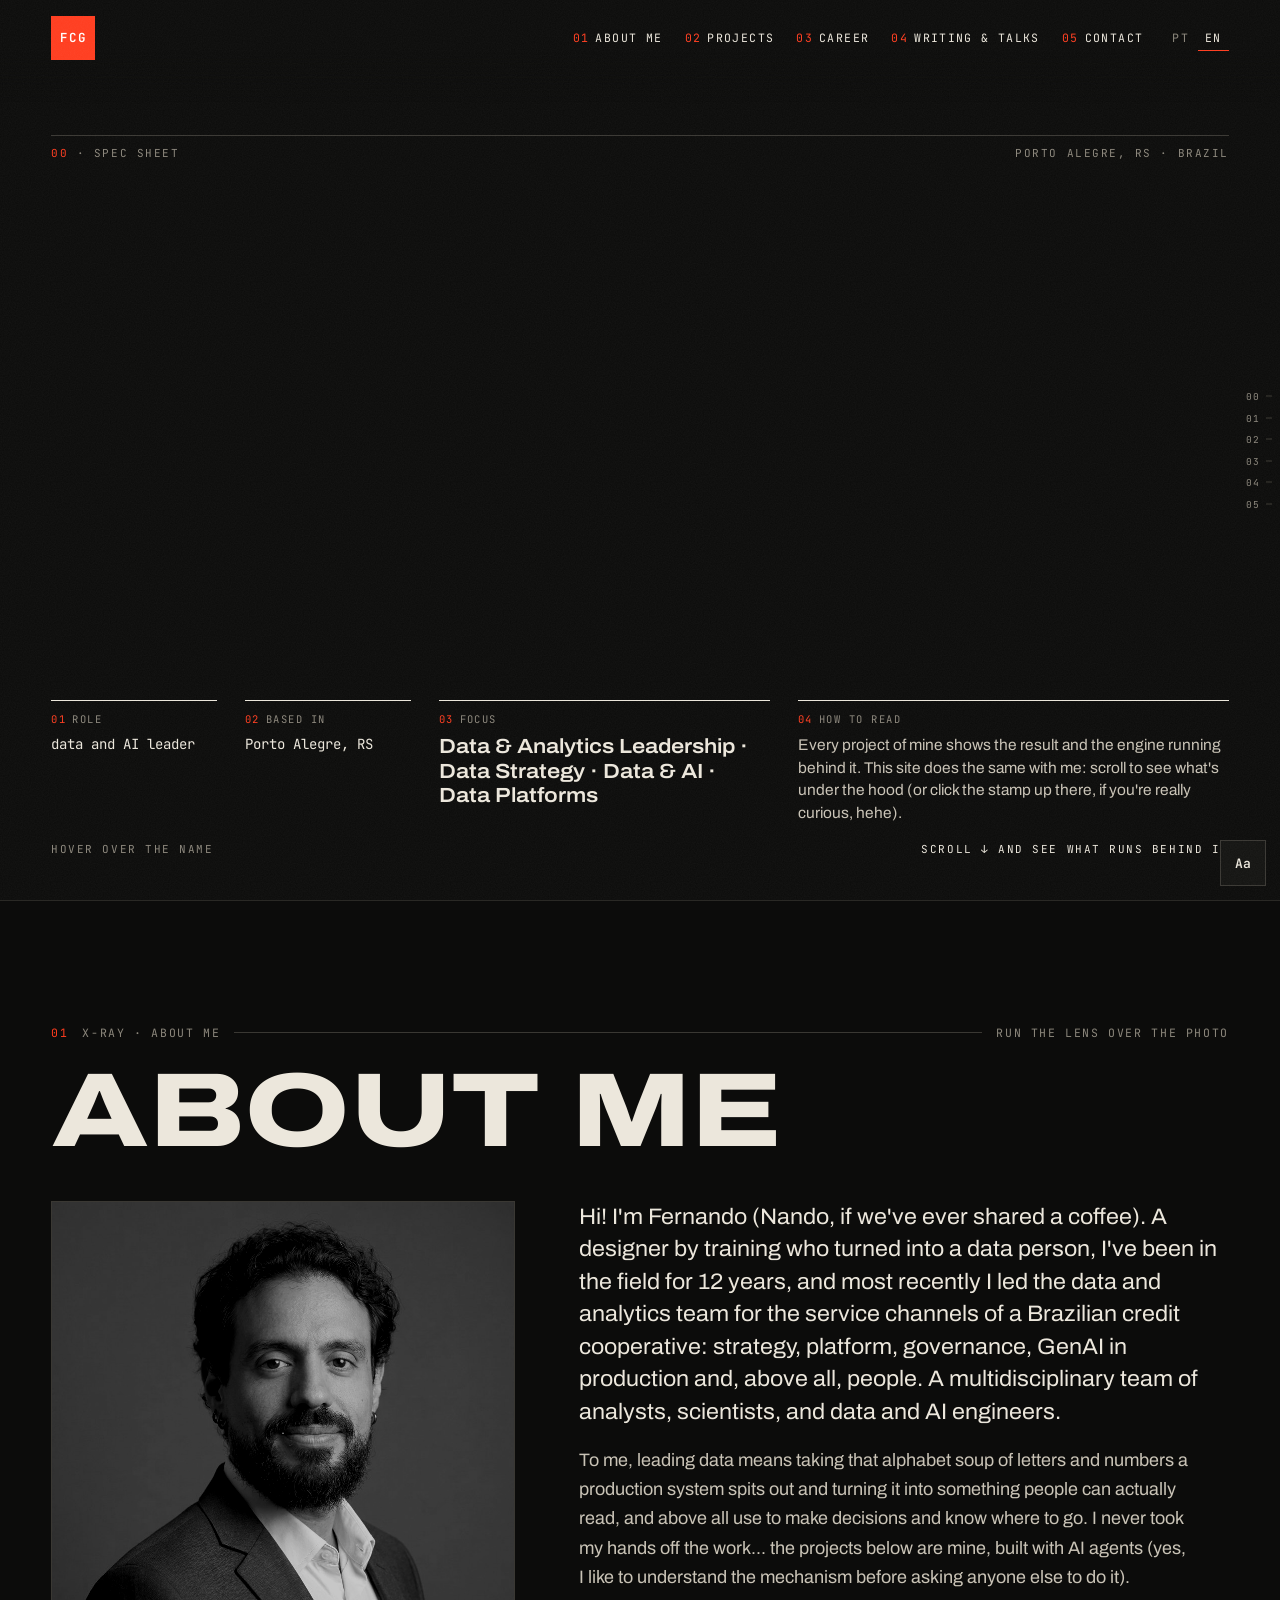
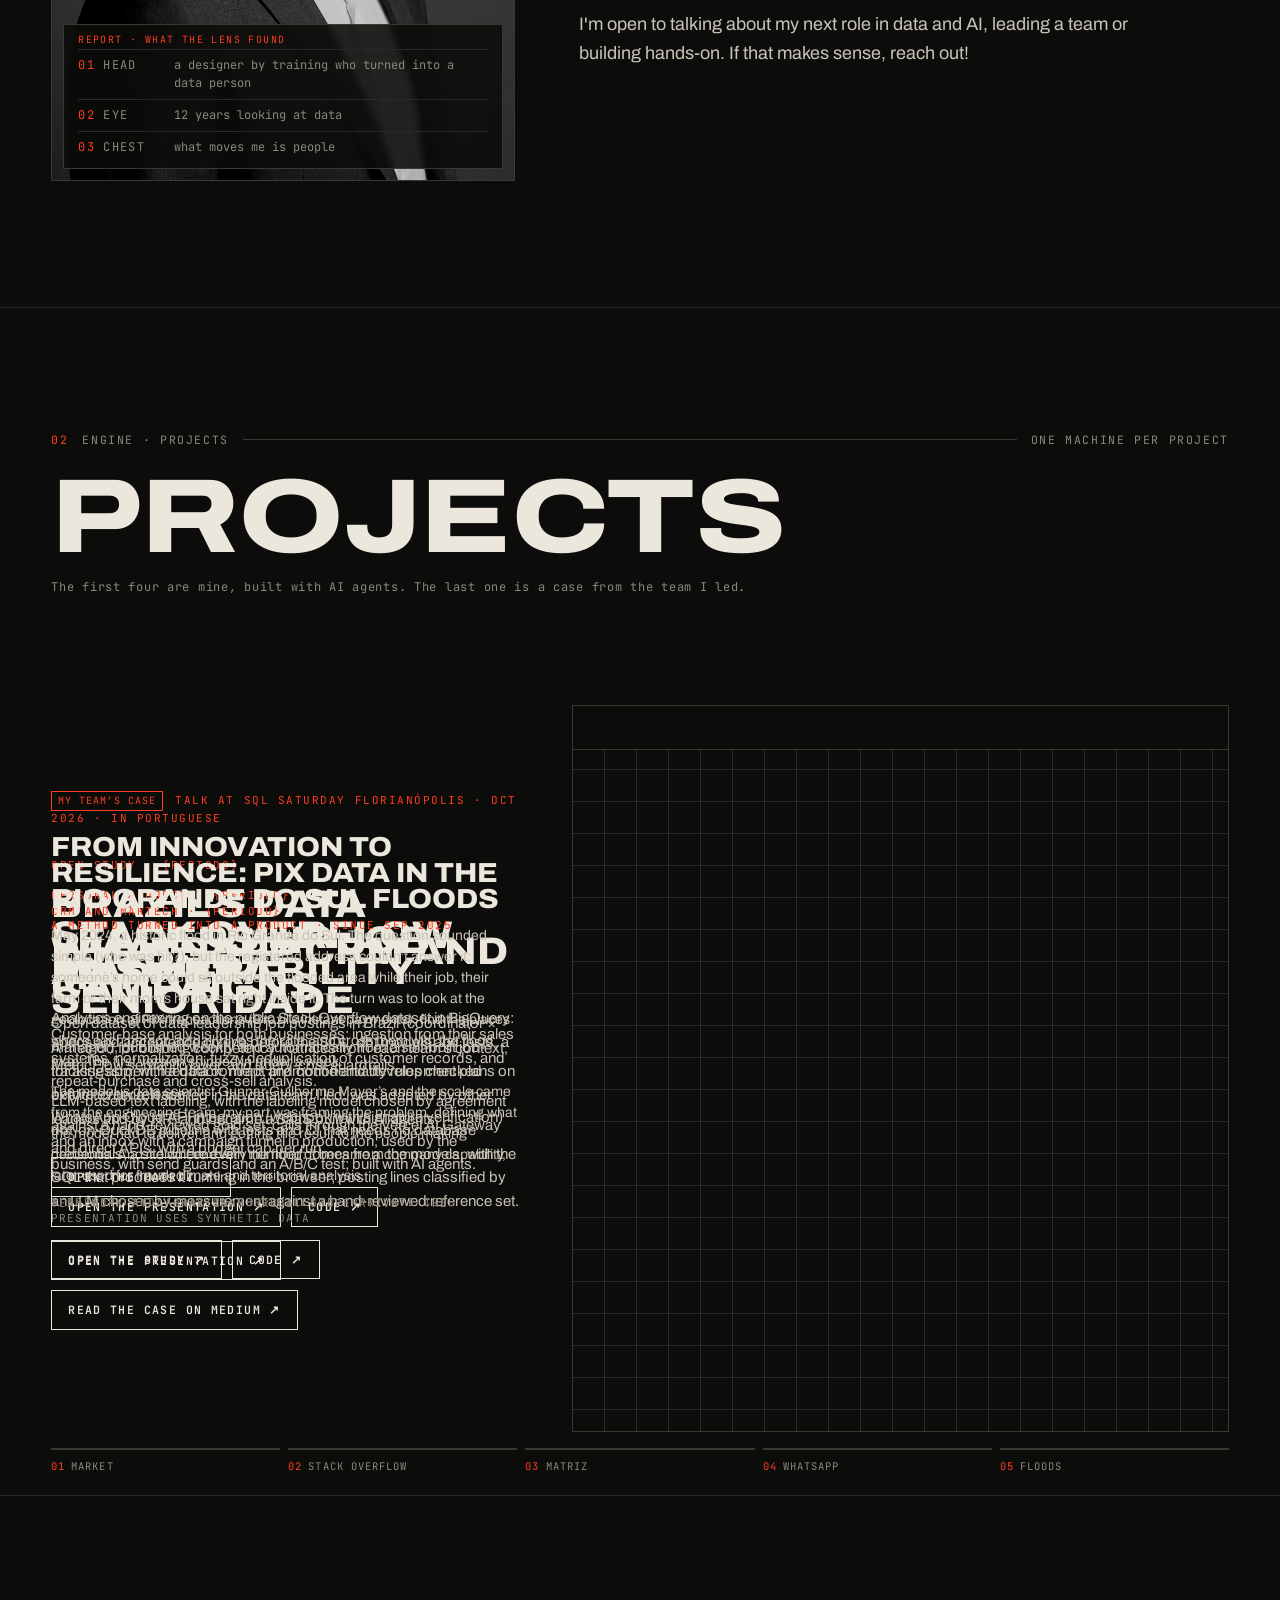
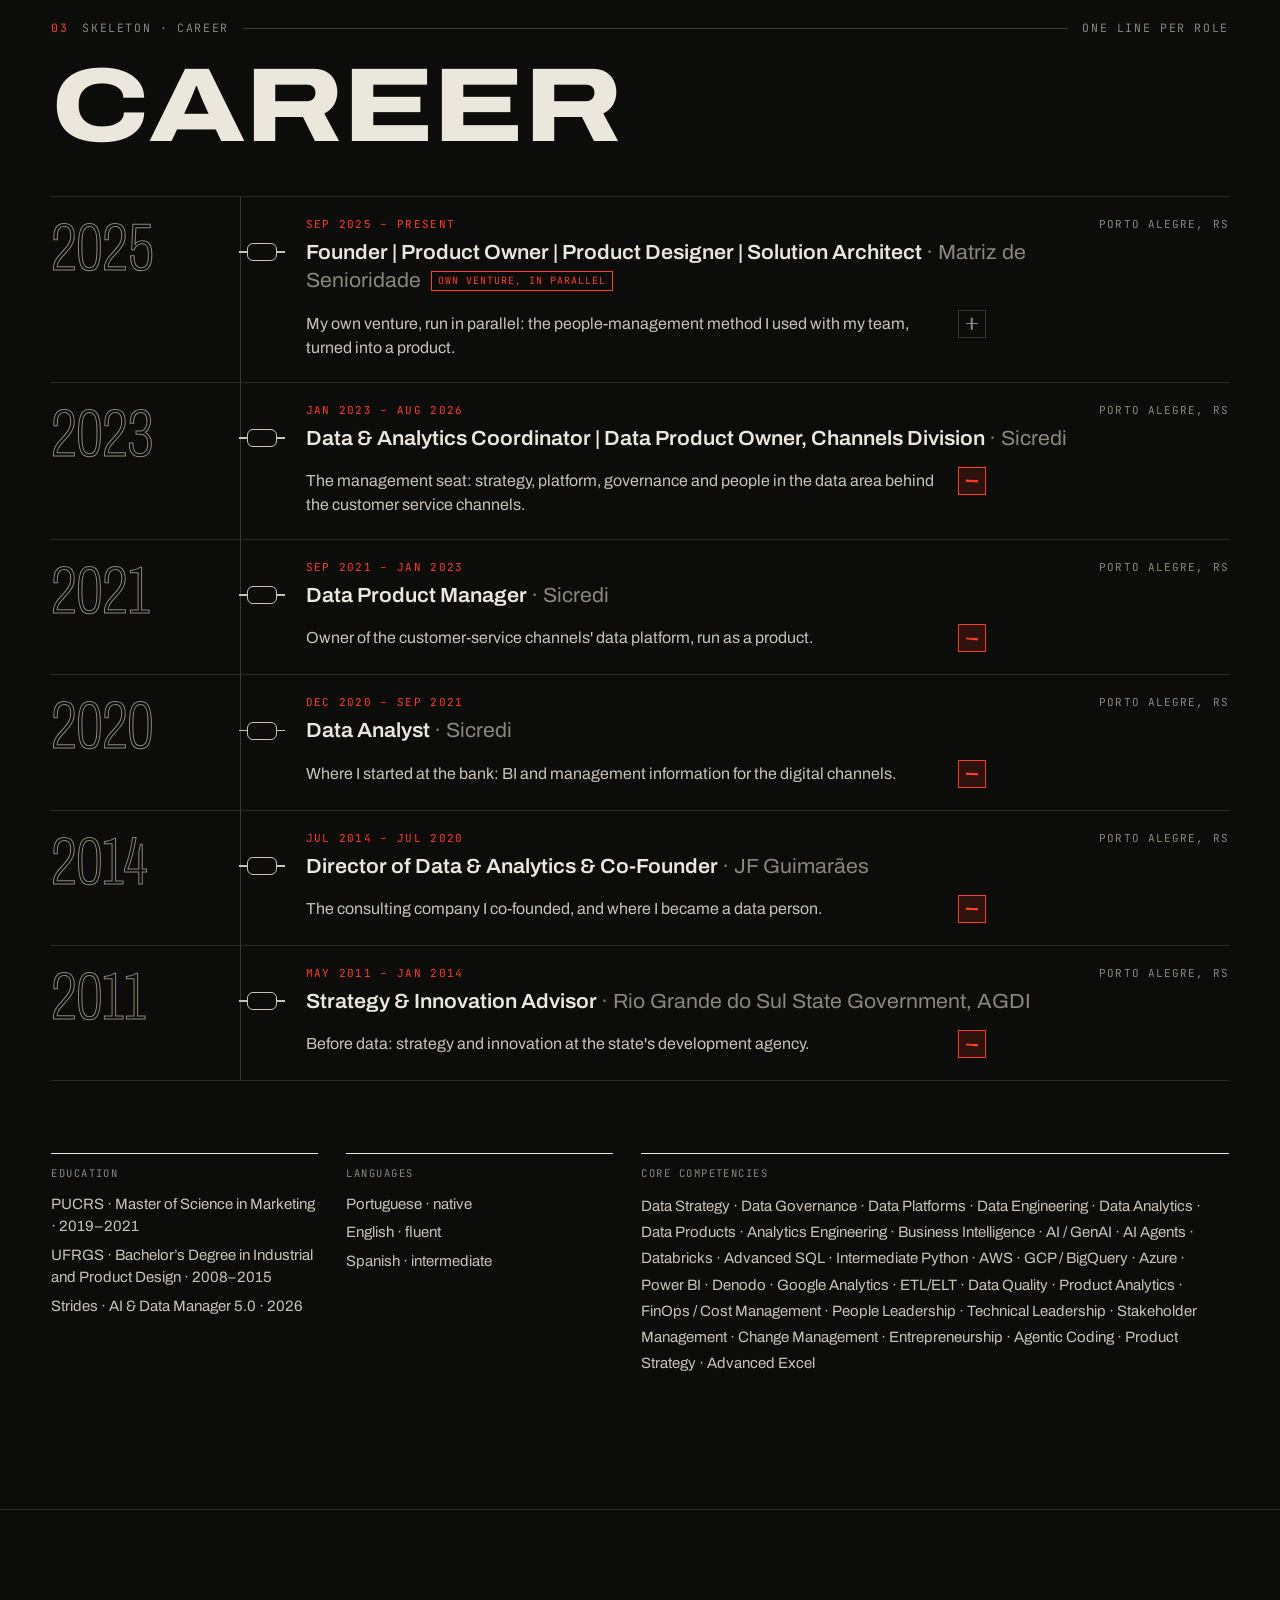
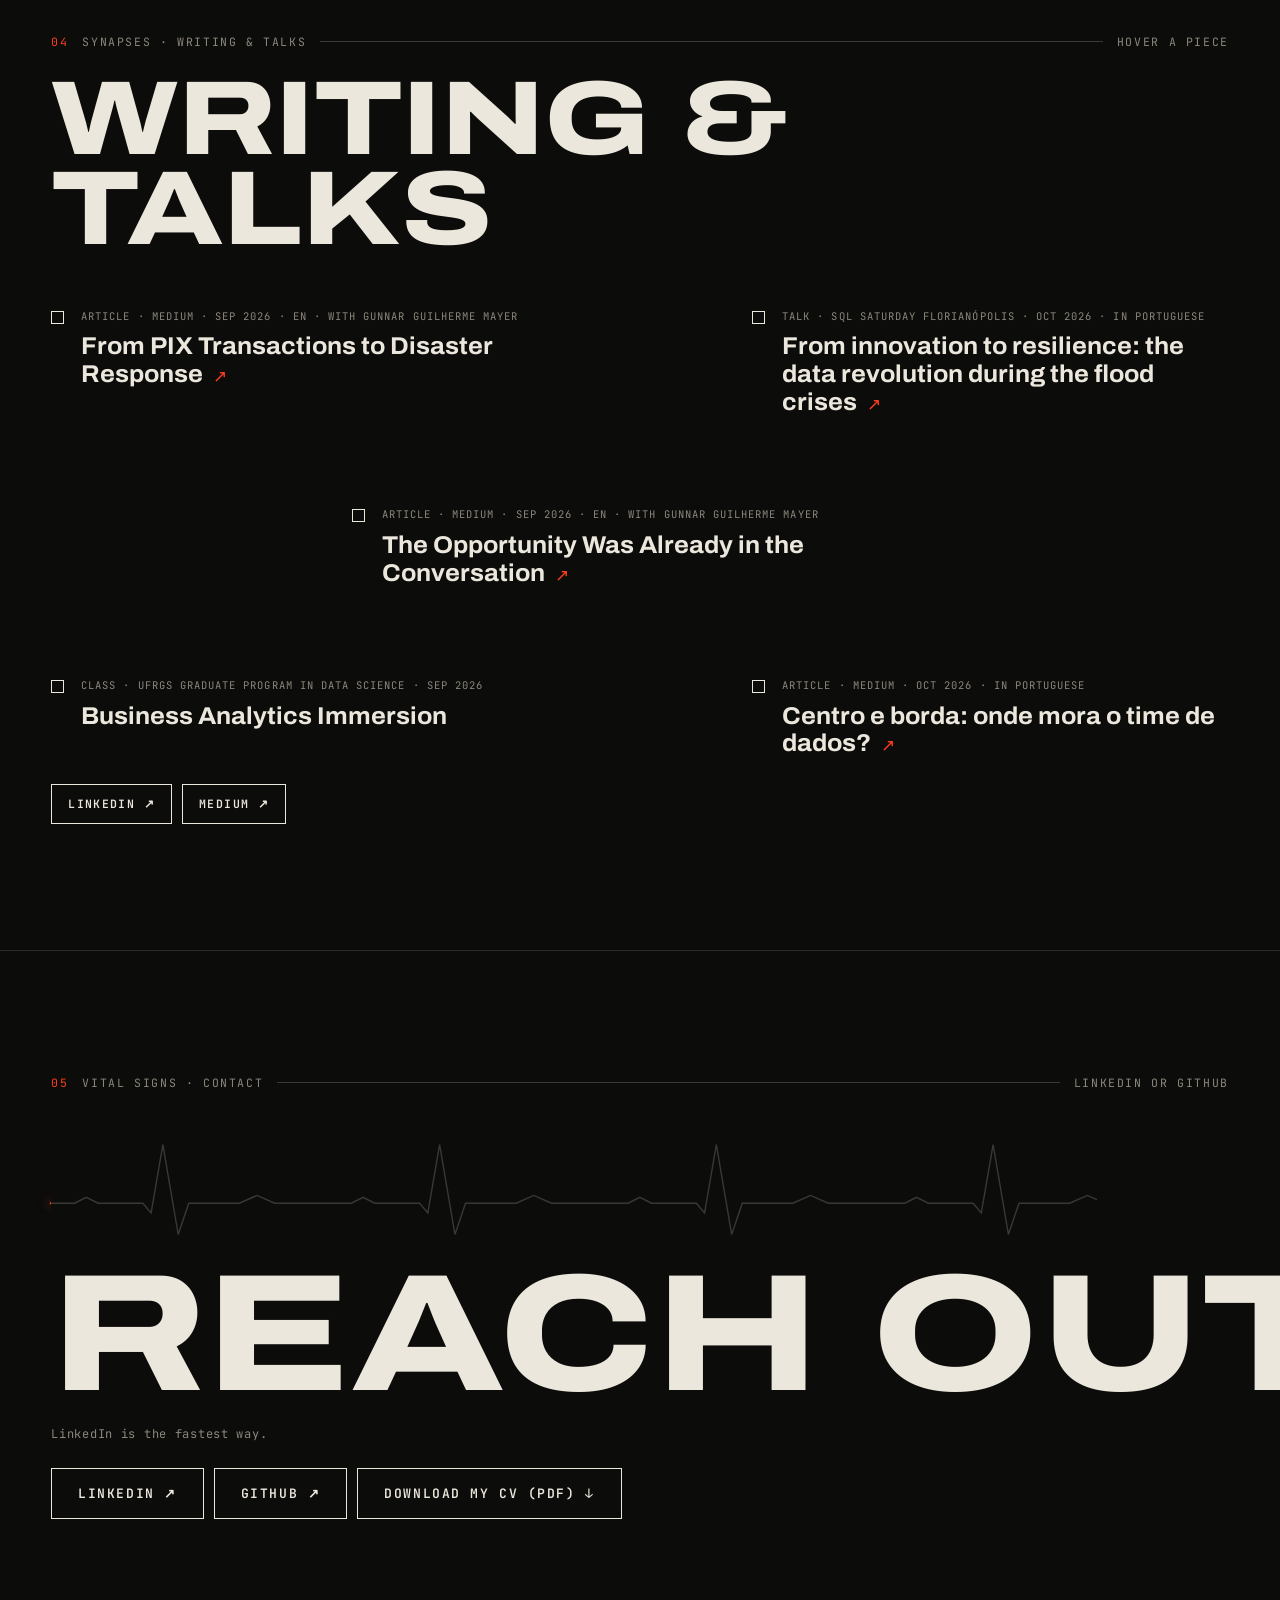
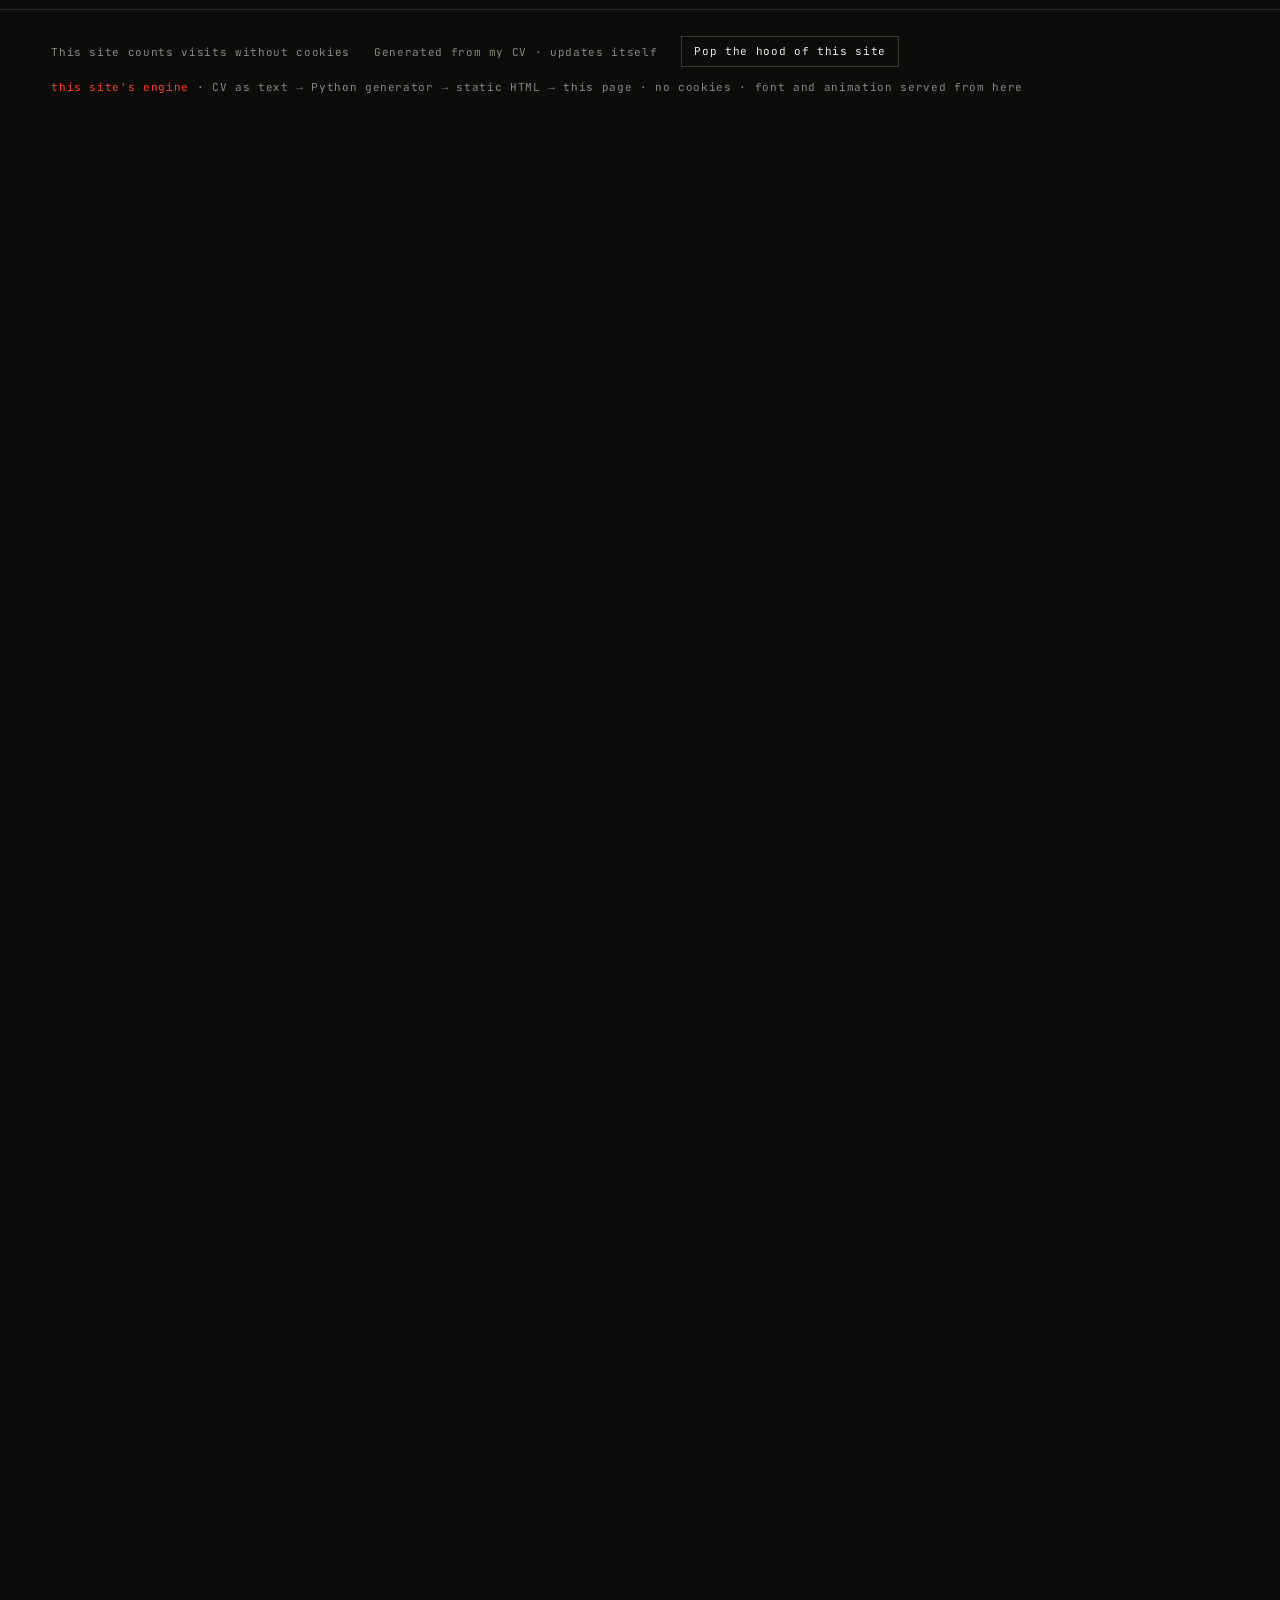
==== commit 42797030: "site: regerado a partir do CV e dos extras (a34d513)" ====
--- a/en/index.html
+++ b/en/index.html
@@ -84,11 +84,11 @@
 <p class="acts"><a href="https://mercado.fernandocarliniguimaraes.com/" rel="noopener"><span data-i18n="s1a">Open the study</span> ↗</a><a href="https://github.com/nandodsg/mercado-gestao-dados-br" rel="noopener"><span data-i18n="cod">Code</span> ↗</a></p>
 <p class="pecas-t" data-i18n="pt">The parts</p>
 <ol class="path pecas">
-<li><b data-i18n="c11a">Job-tracking app</b><span data-i18n="c11b">where the data is born</span></li>
-<li><b data-i18n="c12a">Data contract and confidentiality</b><span data-i18n="c12b">checked before every release</span></li>
-<li><b data-i18n="c13a">dbt on DuckDB</b><span data-i18n="c13b">tests and CI with no database credentials</span></li>
-<li><b data-i18n="c14a">LLM measured against a reference</b><span data-i18n="c14b">classifies every line of the postings</span></li>
-<li><b data-i18n="c15a">Site with the SQL next to it</b><span data-i18n="c15b">every number with the query behind it</span></li>
+<li><b data-i18n="c11a">Job-tracking app</b><span data-i18n="c11b">where the data is born</span><i class="pe" data-i18n="e11">The data comes from a job-tracking app I built: every posting I read becomes a record.</i></li>
+<li><b data-i18n="c12a">Data contract and confidentiality</b><span data-i18n="c12b">checked before every release</span><i class="pe" data-i18n="e12">A closed list decides what leaves the private database. Notes, assessments and anything that identifies me never do.</i></li>
+<li><b data-i18n="c13a">dbt on DuckDB</b><span data-i18n="c13b">tests and CI with no database credentials</span><i class="pe" data-i18n="e13">Every week the pipeline rebuilds from scratch and checks contract and confidentiality before publishing.</i></li>
+<li><b data-i18n="c14a">LLM measured against a reference</b><span data-i18n="c14b">classifies every line of the postings</span><i class="pe" data-i18n="e14">I picked the model that classifies the postings on performance against a reference I reviewed, not on price.</i></li>
+<li><b data-i18n="c15a">Site with the SQL next to it</b><span data-i18n="c15b">every number with the query behind it</span><i class="pe" data-i18n="e15">No number is typed by hand: every chart shows the query behind it, and anyone can run it again.</i></li>
 </ol>
 </article>
 <article class="proj">
@@ -100,11 +100,11 @@
 <div aria-label="Parts of the machine" class="pstrip" data-i18n-aria="stripa" role="group"></div>
 <p class="pecas-t" data-i18n="pt">The parts</p>
 <ol class="path pecas">
-<li><b>BigQuery</b><span data-i18n="c21b">the public Stack Overflow dataset</span></li>
-<li><b data-i18n="c22a">dbt models and tests</b><span data-i18n="c22b">specs and acceptance criteria before the SQL</span></li>
-<li><b>MetricFlow</b><span data-i18n="c23b">semantic layer</span></li>
-<li><b>Vercel AI Gateway</b><span data-i18n="c24b">calls with a budget cap per run</span></li>
-<li><b data-i18n="c25a">LLM + gold set</b><span data-i18n="c25b">labeling measured by agreement</span></li>
+<li><b>BigQuery</b><span data-i18n="c21b">the public Stack Overflow dataset</span><i class="pe" data-i18n="e21">A business question on big public data: what makes a Stack Overflow question get answered.</i></li>
+<li><b data-i18n="c22a">dbt models and tests</b><span data-i18n="c22b">specs and acceptance criteria before the SQL</span><i class="pe" data-i18n="e22">Before any SQL, each definition got an acceptance criterion, and each criterion became an automated test.</i></li>
+<li><b>MetricFlow</b><span data-i18n="c23b">semantic layer</span><i class="pe" data-i18n="e23">Each metric is defined in one place, and a script checks that the report matches the models.</i></li>
+<li><b>Vercel AI Gateway</b><span data-i18n="c24b">calls with a budget cap per run</span><i class="pe" data-i18n="e24">Every paid run has its cost estimated up front and a cap it can't go over.</i></li>
+<li><b data-i18n="c25a">LLM + gold set</b><span data-i18n="c25b">labeling measured by agreement</span><i class="pe" data-i18n="e25">I picked the model the way you pick a vendor: on a test it didn't write, against labels I reviewed.</i></li>
 </ol>
 </article>
 <article class="proj">
@@ -115,11 +115,11 @@
 <div aria-label="Parts of the machine" class="pstrip" data-i18n-aria="stripa" role="group"></div>
 <p class="pecas-t" data-i18n="pt3">The parts of the method</p>
 <ol class="path pecas">
-<li><b data-i18n="z1a">The team's context</b><span data-i18n="z1b">where every matrix starts</span></li>
-<li><b data-i18n="z2a">Competencies and levels</b><span data-i18n="z2b">steps on the Dreyfus model</span></li>
-<li><b data-i18n="z3a">Assessment and feedback</b><span data-i18n="z3b">the conversation on top of the criteria</span></li>
-<li><b data-i18n="z4a">Merit and promotion</b><span data-i18n="z4b">decided on the same criteria</span></li>
-<li><b data-i18n="z5a">Development plan</b><span data-i18n="z5b">each person's next step</span></li>
+<li><b data-i18n="z1a">The team's context</b><span data-i18n="z1b">where every matrix starts</span><i class="pe" data-i18n="e31">Every matrix starts from what that team has to deliver, not from a ready-made list of competencies.</i></li>
+<li><b data-i18n="z2a">Competencies and levels</b><span data-i18n="z2b">steps on the Dreyfus model</span><i class="pe" data-i18n="e32">Each competency gets steps described as observable behavior, from novice to expert.</i></li>
+<li><b data-i18n="z3a">Assessment and feedback</b><span data-i18n="z3b">the conversation on top of the criteria</span><i class="pe" data-i18n="e33">Self and leader assessments meet in the feedback session, and the talk starts from the criteria, not impressions.</i></li>
+<li><b data-i18n="z4a">Merit and promotion</b><span data-i18n="z4b">decided on the same criteria</span><i class="pe" data-i18n="e34">Merit and promotion use the same yardstick as feedback: everyone knows what's missing for the next level.</i></li>
+<li><b data-i18n="z5a">Development plan</b><span data-i18n="z5b">each person's next step</span><i class="pe" data-i18n="e35">The development plan comes from the gap between today's level and the next, with one concrete step per person.</i></li>
 </ol>
 </article>
 <article class="proj">
@@ -131,11 +131,11 @@
 <div aria-label="Parts of the machine" class="pstrip" data-i18n-aria="stripa" role="group"></div>
 <p class="pecas-t" data-i18n="pt">The parts</p>
 <ol class="path pecas">
-<li><b data-i18n="c41a">Ingestion and normalization</b><span data-i18n="c41b">from both businesses' sales systems</span></li>
-<li><b data-i18n="c42a">Fuzzy deduplication</b><span data-i18n="c42b">of customer records</span></li>
-<li><b data-i18n="c44a">Inbox + funnel</b><span data-i18n="c44b">campaigns in production, used by the business</span></li>
-<li><b data-i18n="c45a">A/B/C test</b><span data-i18n="c45b">with send guards</span></li>
-<li><b>WhatsApp Cloud API</b><span data-i18n="c43b">webhook with signature verification</span></li>
+<li><b data-i18n="c41a">Ingestion and normalization</b><span data-i18n="c41b">from both businesses' sales systems</span><i class="pe" data-i18n="e41">The two businesses sold through different systems. Step one was bringing everything into a single customer base.</i></li>
+<li><b data-i18n="c42a">Fuzzy deduplication</b><span data-i18n="c42b">of customer records</span><i class="pe" data-i18n="e42">The same customer showed up spelled in different ways. Merging the duplicates revealed the real customer base.</i></li>
+<li><b data-i18n="c44a">Inbox + funnel</b><span data-i18n="c44b">campaigns in production, used by the business</span><i class="pe" data-i18n="e43">The team handles every conversation and follows the funnel from their phones. It's in use by the business.</i></li>
+<li><b data-i18n="c45a">A/B/C test</b><span data-i18n="c45b">with send guards</span><i class="pe" data-i18n="e44">The owners wanted to know which offer works best, so the campaign became a test, guarded against repeat messages.</i></li>
+<li><b>WhatsApp Cloud API</b><span data-i18n="c43b">webhook with signature verification</span><i class="pe" data-i18n="e45">Integration with the official WhatsApp API, accepting only events whose Meta signature checks out.</i></li>
 </ol>
 </article>
 <article class="proj proj-case">
@@ -148,11 +148,11 @@
 <div aria-label="Parts of the machine" class="pstrip" data-i18n-aria="stripa" role="group"></div>
 <p class="pecas-t" data-i18n="pt">The parts</p>
 <ol class="path pecas">
-<li><b data-i18n="c51a">Geolocated PIX payments</b><span data-i18n="c51b">presence as behavior, not a registry field</span></li>
-<li><b data-i18n="c52a">One DBSCAN per person</b><span data-i18n="c52b">one or many places, no fixed number</span></li>
-<li><b data-i18n="c53a">Centers of gravity</b><span data-i18n="c53b">the places that weigh in each person’s life</span></li>
-<li><b data-i18n="c54a">Flood map</b><span data-i18n="c54b">crossed with UFRGS’s official polygons</span></li>
-<li><b data-i18n="c55a">From map to action</b><span data-i18n="c55b">app access, credit and rebuilding, prioritized</span></li>
+<li><b data-i18n="c51a">Geolocated PIX payments</b><span data-i18n="c51b">presence as behavior, not a registry field</span><i class="pe" data-i18n="e51">The data was already there: every PIX payment carries where the person was, no survey needed.</i></li>
+<li><b data-i18n="c52a">One DBSCAN per person</b><span data-i18n="c52b">one or many places, no fixed number</span><i class="pe" data-i18n="e52">Each person gets their own model, which finds how many places matter to them without guessing a number.</i></li>
+<li><b data-i18n="c53a">Centers of gravity</b><span data-i18n="c53b">the places that weigh in each person’s life</span><i class="pe" data-i18n="e53">Each place gets a weight, to tell home and work apart from a one-off visit.</i></li>
+<li><b data-i18n="c54a">Flood map</b><span data-i18n="c54b">crossed with UFRGS’s official polygons</span><i class="pe" data-i18n="e54">Each person's places, crossed with the official flood map: it finds who was hit even with an address outside.</i></li>
+<li><b data-i18n="c55a">From map to action</b><span data-i18n="c55b">app access, credit and rebuilding, prioritized</span><i class="pe" data-i18n="e55">From map to decision: app access, credit and rebuilding prioritized, in under a week.</i></li>
 </ol>
 </article>
 <span aria-hidden="true" class="mwipe"></span>
@@ -262,7 +262,7 @@
 </div>
 
 <script src="../assets/gsap.min.js"></script><script src="../assets/ScrollTrigger.min.js"></script>
-<script>window.CFG={"lang":"en"};window.EN={"skip": "Skip to content", "stampa": "Pop the hood of this site", "stampx": "Close the hood of this site", "nava": "Sections", "tag": "Fernando Carlini Guimarães · data and AI leadership", "n0": "About me", "n1": "Projects", "n2": "Career", "n3": "Writing &amp; talks", "n4": "Contact", "hd1": "Spec sheet", "sp1": "Role", "sp1v": "data and AI leader", "sp2": "Based in", "sp3": "Focus", "sp4": "How to read", "sub": "Every project of mine shows the result and the engine running behind it. This site does the same with me: scroll to see what's under the hood (or click the stamp up there, if you're really curious, hehe).", "cue1": "hover over the name", "cue2": "scroll ↓ and see what runs behind it", "s1a": "Open the study", "cod": "Code", "s2a": "Open the presentation", "s3a": "Open the Matriz", "z1a": "The team's context", "z1b": "where every matrix starts", "z2a": "Competencies and levels", "z2b": "steps on the Dreyfus model", "z3a": "Assessment and feedback", "z3b": "the conversation on top of the criteria", "z4a": "Merit and promotion", "z4b": "decided on the same criteria", "z5a": "Development plan", "z5b": "each person's next step", "stripa": "Parts of the machine", "k2": "X-ray · about me", "laudo": "Report · what the lens found", "k2r": "run the lens over the photo", "h2q": "About me", "q1a": "Head", "q1b": "a designer by training who turned into a data person", "q2a": "Eye", "q2b": "12 years looking at data", "q3a": "Chest", "q3b": "what moves me is people", "q-p1": "Hi! I'm Fernando (Nando, if we've ever shared a coffee). A designer by training who turned into a data person, I've been in the field for 12 years, and most recently I led the data and analytics team for the service channels of a Brazilian credit cooperative: strategy, platform, governance, GenAI in production and, above all, people. A multidisciplinary team of analysts, scientists, and data and AI engineers.", "q-p2": "To me, leading data means taking that alphabet soup of letters and numbers a production system spits out and turning it into something people can actually read, and above all use to make decisions and know where to go. I never took my hands off the work... the projects below are mine, built with AI agents (yes, I like to understand the mechanism before asking anyone else to do it).", "q-p3": "I'm open to talking about my next role in data and AI, leading a team or building hands-on. If that makes sense, reach out!", "k3": "Engine · projects", "k3r": "one machine per project", "h2p": "Projects", "psub": "The first four are mine, built with AI agents. The last one is a case from the team I led.", "pt": "The parts", "pt3": "The parts of the method", "p1e": "Open study · {periodo}", "c11a": "Job-tracking app", "c11b": "where the data is born", "c12a": "Data contract and confidentiality", "c12b": "checked before every release", "c13a": "dbt on DuckDB", "c13b": "tests and CI with no database credentials", "c14a": "LLM measured against a reference", "c14b": "classifies every line of the postings", "c15a": "Site with the SQL next to it", "c15b": "every number with the query behind it", "p2e": "Personal project · {periodo}", "c21b": "the public Stack Overflow dataset", "c22a": "dbt models and tests", "c22b": "specs and acceptance criteria before the SQL", "c23b": "semantic layer", "c24b": "calls with a budget cap per run", "c25a": "LLM + gold set", "c25b": "labeling measured by agreement", "p3e": "A method turned into a product · since Sep 2025", "p3a": "A method for building competency matrices from each team's context, for assessment, feedback, merit, promotion and development plans on explicit criteria. It started in the data team I led, was adapted by other leaders and by HR, and became a SaaS built with AI agents.", "p4e": "CRM and martech · {periodo}", "p4n": "A brewery and a bar in Porto Alegre · private code", "c41a": "Ingestion and normalization", "c41b": "from both businesses' sales systems", "c42a": "Fuzzy deduplication", "c42b": "of customer records", "c43b": "webhook with signature verification", "c44a": "Inbox + funnel", "c44b": "campaigns in production, used by the business", "c45a": "A/B/C test", "c45b": "with send guards", "sg1": "Market", "sg4": "WhatsApp", "p5e": "<span class=\"tag2\">My team’s case<\/span>talk at SQL Saturday Florianópolis · Oct 2026 · in Portuguese", "p5t": "From innovation to resilience: PIX data in the Rio Grande do Sul floods", "p5a": "May 2024, a historic flood in Rio Grande do Sul. The question sounded simple (who was hit?), but the registered address couldn’t answer it: someone’s home could sit outside the flooded area while their job, their farm or their mom’s house sat right inside it. The turn was to look at the geolocation of PIX transactions (Brazil’s instant payments), find the places where each person actually lives their life, and cross them with the flood map. The first version shipped in under a week.", "p5b": "The model is data scientist Gunnar Guilherme Mayer’s and the scale came from the engineering team; my part was framing the problem, defining what the model had to deliver and getting the result to the people making decisions. And it didn’t end with the flood: it became a company capability, later used for fraud, climate and territorial analysis.", "p5n": "Team work at a Brazilian credit cooperative · the presentation uses synthetic data", "s5a": "Open the presentation", "s5b": "Read the case on Medium", "c51a": "Geolocated PIX payments", "c51b": "presence as behavior, not a registry field", "c52a": "One DBSCAN per person", "c52b": "one or many places, no fixed number", "c53a": "Centers of gravity", "c53b": "the places that weigh in each person’s life", "c54a": "Flood map", "c54b": "crossed with UFRGS’s official polygons", "c55a": "From map to action", "c55b": "app access, credit and rebuilding, prioritized", "sg5": "Floods", "k4": "Skeleton · career", "k4r": "one line per role", "h2t": "Career", "x1": "Education", "x2": "Languages", "x3": "Core competencies", "k5": "Synapses · writing &amp; talks", "k5r": "hover a piece", "h2e": "Writing &amp; talks", "e1m": "Article · Medium · Sep 2026 · EN · with Gunnar Guilherme Mayer", "e2t": "From innovation to resilience: the data revolution during the flood crises", "e2m": "Talk · SQL Saturday Florianópolis · Oct 2026 · in Portuguese", "e3m": "Article · Medium · Sep 2026 · EN · with Gunnar Guilherme Mayer", "e4m": "Article · Medium · Oct 2026 · in Portuguese", "e5t": "Business Analytics Immersion", "e5m": "Class · UFRGS graduate program in Data Science · Sep 2026", "edges": "pix-enchente:data in the flood|pix-conversa:data turned into product|conversa-aula:from dashboard to product|aula-borda:data close to the decision", "k6": "Vital signs · contact", "k6r": "LinkedIn or GitHub", "h2c": "Reach out!", "csub": "LinkedIn is the fastest way.", "f1": "This site counts visits without cookies", "f2": "Generated from my CV · updates itself", "f3": "Pop the hood of this site", "f3x": "Close the hood of this site", "f4": "Reduce motion", "cfgb": "Settings", "cfgt": "Text size", "cfgm": "Motion", "cfgn": "Navigate with", "f6": "Arrow keys", "cfgi": "Language", "cfgs0": "Default size", "cfgs1": "Large text", "cfgs2": "Larger text", "cfgs3": "Largest text", "f5": "<b>this site's engine<\/b> · CV as text → Python generator → static HTML → this page · no cookies · font and animation served from here", "o0": "source · CV › header: name, title and city · phone and email stay out", "o2": "source · text written by hand · photo in two layers: the photo on top, the X-ray underneath", "o3": "source · the first four: CV › Projects and Portfolio, word for word · the fifth, the floods case, is text written for the site, not in the CV · each one's parts are written by hand", "o4": "source · CV › Experience: one line per role (period, role, company, city) · the detail of each role is text written for the site; the CV bullets stay out", "o5": "source · hand-written list, only what's already published · the wires say which pieces talk to each other", "o6": "source · CV › header: LinkedIn and GitHub · no phone, no email", "mach": {"TESTES": "TESTS", "METRICFLOW · CAMADA SEMÂNTICA": "METRICFLOW · SEMANTIC LAYER", "LLM · ROTULAGEM": "LLM · LABELING", "ORÇAMENTO": "BUDGET", "POR EXECUÇÃO": "PER RUN", "REVISADO À MÃO": "HAND-REVIEWED", "MODELO A": "MODEL A", "MODELO B": "MODEL B", "MODELO C": "MODEL C", "◀ ESCOLHIDO": "◀ CHOSEN", "POR CONCORDÂNCIA": "BY AGREEMENT", "COMPETÊNCIAS · SAEM DO CONTEXTO DE CADA TIME": "COMPETENCIES · COME FROM EACH TEAM'S CONTEXT", "NOVATO": "NOVICE", "INICIANTE AVANÇADO": "ADVANCED BEGINNER", "COMPETENTE": "COMPETENT", "PROFICIENTE": "PROFICIENT", "ESPECIALISTA": "EXPERT", "AUTOAVALIAÇÃO": "SELF-ASSESSMENT", "AVALIAÇÃO DO LÍDER": "LEADER ASSESSMENT", "CRITÉRIO DO PRÓXIMO NÍVEL": "NEXT-LEVEL CRITERION", "PRÓXIMO PASSO": "NEXT STEP", "VENDAS": "SALES", "SISTEMA 1": "SYSTEM 1", "SISTEMA 2": "SYSTEM 2", "NORMALIZA": "CLEANS UP", "CAIXA DE ENTRADA": "INBOX", "SEGMENTO": "SEGMENT", "CAMPANHA": "CAMPAIGN", "GUARDA": "SEND", "DE ENVIO": "GUARD", "REPETIDO · BARRADO": "DUPLICATE · BLOCKED", "ASSINATURA": "SIGNATURE", "MANCHA OFICIAL · UFRGS": "OFFICIAL FLOOD MAP · UFRGS", "ε · vizinhança": "ε · neighborhood", "LUGARES: ?": "PLACES: ?", "LUGARES: 3 (ACHADOS, NÃO CHUTADOS)": "PLACES: 3 (FOUND, NOT GUESSED)", "CASA": "HOME", "TRABALHO": "WORK", "PASSAGEM": "VISIT", "ATINGIDO": "HIT", "ENDEREÇO DO CADASTRO: FORA": "REGISTERED ADDRESS: OUTSIDE", "CENTRO DE GRAVIDADE: DENTRO": "CENTER OF GRAVITY: INSIDE", "ACESSO AO APP": "APP ACCESS", "CRÉDITO": "CREDIT", "RECONSTRUÇÃO": "REBUILDING", "PRIORIZADO": "PRIORITIZED", "PRIMEIRA VERSÃO: MENOS DE UMA SEMANA": "FIRST VERSION: UNDER A WEEK"}};</script>
+<script>window.CFG={"lang":"en"};window.EN={"skip": "Skip to content", "stampa": "Pop the hood of this site", "stampx": "Close the hood of this site", "nava": "Sections", "tag": "Fernando Carlini Guimarães · data and AI leadership", "n0": "About me", "n1": "Projects", "n2": "Career", "n3": "Writing &amp; talks", "n4": "Contact", "hd1": "Spec sheet", "sp1": "Role", "sp1v": "data and AI leader", "sp2": "Based in", "sp3": "Focus", "sp4": "How to read", "sub": "Every project of mine shows the result and the engine running behind it. This site does the same with me: scroll to see what's under the hood (or click the stamp up there, if you're really curious, hehe).", "cue1": "hover over the name", "cue2": "scroll ↓ and see what runs behind it", "s1a": "Open the study", "cod": "Code", "s2a": "Open the presentation", "s3a": "Open the Matriz", "z1a": "The team's context", "z1b": "where every matrix starts", "z2a": "Competencies and levels", "z2b": "steps on the Dreyfus model", "z3a": "Assessment and feedback", "z3b": "the conversation on top of the criteria", "z4a": "Merit and promotion", "z4b": "decided on the same criteria", "z5a": "Development plan", "z5b": "each person's next step", "stripa": "Parts of the machine", "k2": "X-ray · about me", "laudo": "Report · what the lens found", "k2r": "run the lens over the photo", "h2q": "About me", "q1a": "Head", "q1b": "a designer by training who turned into a data person", "q2a": "Eye", "q2b": "12 years looking at data", "q3a": "Chest", "q3b": "what moves me is people", "q-p1": "Hi! I'm Fernando (Nando, if we've ever shared a coffee). A designer by training who turned into a data person, I've been in the field for 12 years, and most recently I led the data and analytics team for the service channels of a Brazilian credit cooperative: strategy, platform, governance, GenAI in production and, above all, people. A multidisciplinary team of analysts, scientists, and data and AI engineers.", "q-p2": "To me, leading data means taking that alphabet soup of letters and numbers a production system spits out and turning it into something people can actually read, and above all use to make decisions and know where to go. I never took my hands off the work... the projects below are mine, built with AI agents (yes, I like to understand the mechanism before asking anyone else to do it).", "q-p3": "I'm open to talking about my next role in data and AI, leading a team or building hands-on. If that makes sense, reach out!", "k3": "Engine · projects", "k3r": "one machine per project", "h2p": "Projects", "psub": "The first four are mine, built with AI agents. The last one is a case from the team I led.", "pt": "The parts", "pt3": "The parts of the method", "p1e": "Open study · {periodo}", "c11a": "Job-tracking app", "c11b": "where the data is born", "c12a": "Data contract and confidentiality", "c12b": "checked before every release", "c13a": "dbt on DuckDB", "c13b": "tests and CI with no database credentials", "c14a": "LLM measured against a reference", "c14b": "classifies every line of the postings", "c15a": "Site with the SQL next to it", "c15b": "every number with the query behind it", "p2e": "Personal project · {periodo}", "c21b": "the public Stack Overflow dataset", "c22a": "dbt models and tests", "c22b": "specs and acceptance criteria before the SQL", "c23b": "semantic layer", "c24b": "calls with a budget cap per run", "c25a": "LLM + gold set", "c25b": "labeling measured by agreement", "p3e": "A method turned into a product · since Sep 2025", "p3a": "A method for building competency matrices from each team's context, for assessment, feedback, merit, promotion and development plans on explicit criteria. It started in the data team I led, was adapted by other leaders and by HR, and became a SaaS built with AI agents.", "p4e": "CRM and martech · {periodo}", "p4n": "A brewery and a bar in Porto Alegre · private code", "c41a": "Ingestion and normalization", "c41b": "from both businesses' sales systems", "c42a": "Fuzzy deduplication", "c42b": "of customer records", "c43b": "webhook with signature verification", "c44a": "Inbox + funnel", "c44b": "campaigns in production, used by the business", "c45a": "A/B/C test", "c45b": "with send guards", "sg1": "Market", "sg4": "WhatsApp", "p5e": "<span class=\"tag2\">My team’s case<\/span>talk at SQL Saturday Florianópolis · Oct 2026 · in Portuguese", "p5t": "From innovation to resilience: PIX data in the Rio Grande do Sul floods", "p5a": "May 2024, a historic flood in Rio Grande do Sul. The question sounded simple (who was hit?), but the registered address couldn’t answer it: someone’s home could sit outside the flooded area while their job, their farm or their mom’s house sat right inside it. The turn was to look at the geolocation of PIX transactions (Brazil’s instant payments), find the places where each person actually lives their life, and cross them with the flood map. The first version shipped in under a week.", "p5b": "The model is data scientist Gunnar Guilherme Mayer’s and the scale came from the engineering team; my part was framing the problem, defining what the model had to deliver and getting the result to the people making decisions. And it didn’t end with the flood: it became a company capability, later used for fraud, climate and territorial analysis.", "p5n": "Team work at a Brazilian credit cooperative · the presentation uses synthetic data", "s5a": "Open the presentation", "s5b": "Read the case on Medium", "c51a": "Geolocated PIX payments", "c51b": "presence as behavior, not a registry field", "c52a": "One DBSCAN per person", "c52b": "one or many places, no fixed number", "c53a": "Centers of gravity", "c53b": "the places that weigh in each person’s life", "c54a": "Flood map", "c54b": "crossed with UFRGS’s official polygons", "c55a": "From map to action", "c55b": "app access, credit and rebuilding, prioritized", "sg5": "Floods", "k4": "Skeleton · career", "k4r": "one line per role", "h2t": "Career", "x1": "Education", "x2": "Languages", "x3": "Core competencies", "k5": "Synapses · writing &amp; talks", "k5r": "hover a piece", "h2e": "Writing &amp; talks", "e1m": "Article · Medium · Sep 2026 · EN · with Gunnar Guilherme Mayer", "e2t": "From innovation to resilience: the data revolution during the flood crises", "e2m": "Talk · SQL Saturday Florianópolis · Oct 2026 · in Portuguese", "e3m": "Article · Medium · Sep 2026 · EN · with Gunnar Guilherme Mayer", "e4m": "Article · Medium · Oct 2026 · in Portuguese", "e5t": "Business Analytics Immersion", "e5m": "Class · UFRGS graduate program in Data Science · Sep 2026", "edges": "pix-enchente:data in the flood|pix-conversa:data turned into product|conversa-aula:from dashboard to product|aula-borda:data close to the decision", "k6": "Vital signs · contact", "k6r": "LinkedIn or GitHub", "h2c": "Reach out!", "csub": "LinkedIn is the fastest way.", "f1": "This site counts visits without cookies", "f2": "Generated from my CV · updates itself", "f3": "Pop the hood of this site", "f3x": "Close the hood of this site", "f4": "Reduce motion", "cfgb": "Settings", "cfgt": "Text size", "cfgm": "Motion", "cfgn": "Navigate with", "f6": "Arrow keys", "cfgi": "Language", "cfgs0": "Default size", "cfgs1": "Large text", "cfgs2": "Larger text", "cfgs3": "Largest text", "f5": "<b>this site's engine<\/b> · CV as text → Python generator → static HTML → this page · no cookies · font and animation served from here", "o0": "source · CV › header: name, title and city · phone and email stay out", "o2": "source · text written by hand · photo in two layers: the photo on top, the X-ray underneath", "o3": "source · the first four: CV › Projects and Portfolio, word for word · the fifth, the floods case, is text written for the site, not in the CV · each one's parts are written by hand", "o4": "source · CV › Experience: one line per role (period, role, company, city) · the detail of each role is text written for the site; the CV bullets stay out", "o5": "source · hand-written list, only what's already published · the wires say which pieces talk to each other", "o6": "source · CV › header: LinkedIn and GitHub · no phone, no email", "mach": {"TESTES": "TESTS", "METRICFLOW · CAMADA SEMÂNTICA": "METRICFLOW · SEMANTIC LAYER", "LLM · ROTULAGEM": "LLM · LABELING", "ORÇAMENTO": "BUDGET", "POR EXECUÇÃO": "PER RUN", "REVISADO À MÃO": "HAND-REVIEWED", "MODELO A": "MODEL A", "MODELO B": "MODEL B", "MODELO C": "MODEL C", "◀ ESCOLHIDO": "◀ CHOSEN", "POR CONCORDÂNCIA": "BY AGREEMENT", "COMPETÊNCIAS · SAEM DO CONTEXTO DE CADA TIME": "COMPETENCIES · COME FROM EACH TEAM'S CONTEXT", "NOVATO": "NOVICE", "INICIANTE AVANÇADO": "ADVANCED BEGINNER", "COMPETENTE": "COMPETENT", "PROFICIENTE": "PROFICIENT", "ESPECIALISTA": "EXPERT", "AUTOAVALIAÇÃO": "SELF-ASSESSMENT", "AVALIAÇÃO DO LÍDER": "LEADER ASSESSMENT", "CRITÉRIO DO PRÓXIMO NÍVEL": "NEXT-LEVEL CRITERION", "PRÓXIMO PASSO": "NEXT STEP", "VENDAS": "SALES", "SISTEMA 1": "SYSTEM 1", "SISTEMA 2": "SYSTEM 2", "NORMALIZA": "CLEANS UP", "CAIXA DE ENTRADA": "INBOX", "SEGMENTO": "SEGMENT", "CAMPANHA": "CAMPAIGN", "GUARDA": "SEND", "DE ENVIO": "GUARD", "REPETIDO · BARRADO": "DUPLICATE · BLOCKED", "ASSINATURA": "SIGNATURE", "MANCHA OFICIAL · UFRGS": "OFFICIAL FLOOD MAP · UFRGS", "ε · vizinhança": "ε · neighborhood", "LUGARES: ?": "PLACES: ?", "LUGARES: 3 (ACHADOS, NÃO CHUTADOS)": "PLACES: 3 (FOUND, NOT GUESSED)", "CASA": "HOME", "TRABALHO": "WORK", "PASSAGEM": "VISIT", "ATINGIDO": "HIT", "ENDEREÇO DO CADASTRO: FORA": "REGISTERED ADDRESS: OUTSIDE", "CENTRO DE GRAVIDADE: DENTRO": "CENTER OF GRAVITY: INSIDE", "ACESSO AO APP": "APP ACCESS", "CRÉDITO": "CREDIT", "RECONSTRUÇÃO": "REBUILDING", "PRIORIZADO": "PRIORITIZED", "PRIMEIRA VERSÃO: MENOS DE UMA SEMANA": "FIRST VERSION: UNDER A WEEK"}, "e11": "The data comes from a job-tracking app I built: every posting I read becomes a record.", "e12": "A closed list decides what leaves the private database. Notes, assessments and anything that identifies me never do.", "e13": "Every week the pipeline rebuilds from scratch and checks contract and confidentiality before publishing.", "e14": "I picked the model that classifies the postings on performance against a reference I reviewed, not on price.", "e15": "No number is typed by hand: every chart shows the query behind it, and anyone can run it again.", "e21": "A business question on big public data: what makes a Stack Overflow question get answered.", "e22": "Before any SQL, each definition got an acceptance criterion, and each criterion became an automated test.", "e23": "Each metric is defined in one place, and a script checks that the report matches the models.", "e24": "Every paid run has its cost estimated up front and a cap it can't go over.", "e25": "I picked the model the way you pick a vendor: on a test it didn't write, against labels I reviewed.", "e31": "Every matrix starts from what that team has to deliver, not from a ready-made list of competencies.", "e32": "Each competency gets steps described as observable behavior, from novice to expert.", "e33": "Self and leader assessments meet in the feedback session, and the talk starts from the criteria, not impressions.", "e34": "Merit and promotion use the same yardstick as feedback: everyone knows what's missing for the next level.", "e35": "The development plan comes from the gap between today's level and the next, with one concrete step per person.", "e41": "The two businesses sold through different systems. Step one was bringing everything into a single customer base.", "e42": "The same customer showed up spelled in different ways. Merging the duplicates revealed the real customer base.", "e43": "The team handles every conversation and follows the funnel from their phones. It's in use by the business.", "e44": "The owners wanted to know which offer works best, so the campaign became a test, guarded against repeat messages.", "e45": "Integration with the official WhatsApp API, accepting only events whose Meta signature checks out.", "e51": "The data was already there: every PIX payment carries where the person was, no survey needed.", "e52": "Each person gets their own model, which finds how many places matter to them without guessing a number.", "e53": "Each place gets a weight, to tell home and work apart from a one-off visit.", "e54": "Each person's places, crossed with the official flood map: it finds who was hit even with an address outside.", "e55": "From map to decision: app access, credit and rebuilding prioritized, in under a week."};</script>
 <script src="../assets/site.js"></script>
 </body>
 </html>
--- a/assets/site.css
+++ b/assets/site.css
@@ -490,3 +490,48 @@
 html.js-desk[data-ts="1"] .proj-case .d{font-size:calc(12.4px*var(--ts));line-height:1.42;margin-bottom:6px}
 html.js-desk[data-ts="1"] .proj-case .acts{margin-top:10px}
 html.js-desk[data-ts="1"] .proj-case .pstrip{margin-top:12px}
+
+/* ================= projetos tocando sozinhos (Item 16) ================= */
+.pctl{display:flex;gap:10px;align-items:flex-end;margin-top:22px}
+.pctl .pstrip{flex:1;min-width:0;margin-top:0}
+html.pa .pstrip,html.pb .pstrip{display:flex;gap:6px}
+html.pn .pstrip button{padding-top:8px;font-size:calc(9px*var(--tsm));letter-spacing:.06em}
+.pp{flex:none;width:36px;height:36px;border:1px solid var(--line2);background:var(--plate);color:var(--bone);cursor:pointer;display:grid;place-items:center;transition:border-color .2s,color .2s}
+.pp:hover{border-color:var(--red);color:var(--red)}
+.pp::before{content:'';width:4px;height:12px;border-left:3px solid currentColor;border-right:3px solid currentColor}
+.pp[aria-pressed="true"]::before{width:0;height:0;border:0;border-top:7px solid transparent;border-bottom:7px solid transparent;border-left:11px solid currentColor;margin-left:3px}
+.pdesc{display:flex;gap:12px;margin:16px 0 0;min-height:4.9em;font:400 calc(14.5px*var(--ts))/1.55 var(--disp);color:var(--bone2);max-width:40em}
+.pdesc b{flex:none;color:var(--red);font:600 calc(13px*var(--ts))/1.55 var(--mono)}
+.pdesc span{min-width:0}
+.pe{display:block;margin-top:4px;font-style:normal;font-size:calc(13.5px*var(--ts));line-height:1.5;color:var(--bone2)}
+html.pa .pecas,html.pa .pecas-t,html.pb .pecas,html.pb .pecas-t{position:absolute;width:1px;height:1px;overflow:hidden;clip-path:inset(50%)}
+.labels li{transition:opacity .3s}
+
+/* A · projetos empilhados */
+.rline{position:absolute;top:0;bottom:0;left:0;width:2px;margin-left:-1px;background:var(--red);box-shadow:0 0 22px 3px rgba(255,61,31,.6);opacity:0;visibility:hidden;pointer-events:none;z-index:3}
+html.pa .ptxt{display:block}
+html.pa .proj{position:relative}
+html.pa.pw .proj{display:grid;grid-template-columns:minmax(0,5fr) minmax(0,7fr);gap:clamp(24px,4vw,64px);align-items:center;margin:0 0 clamp(80px,13vh,140px)}
+html.pa.pw .proj>.ptx{grid-column:1;grid-row:1;min-width:0}
+html.pa.pw .proj>.pbox{grid-column:2;grid-row:1;min-width:0}
+html.pa.pn .proj{margin:0 0 72px}
+html.pa.pn .pbox{margin-top:28px}
+html.pa .mach.mw{display:flex;position:relative;inset:auto;flex-direction:column;border:1px solid var(--line2);background-color:var(--bg);
+  background-image:linear-gradient(var(--line) 1px,transparent 1px),linear-gradient(90deg,var(--line) 1px,transparent 1px);background-size:32px 32px;background-position:-1px -1px}
+html.pa .mach.mw>svg{flex:none;width:100%;height:auto;aspect-ratio:720/466}
+html.pa .mach.mw{overflow:hidden}
+html.pa .mach.mx>.xbox{position:relative;flex:none;width:100%;aspect-ratio:720/466}
+html.pa .mach.mx .xv{--ps:clamp(120px,11.5vw,170px)}
+
+/* ================= celular: legenda suspensa sobre a animação ================= */
+html.pa.pn .pbox{margin-top:24px}
+html.pa.pn .mwrap{position:relative;width:min(100%,max(240px,calc(100vh - 300px*var(--tsm))));width:min(100%,max(240px,calc(100svh - 300px*var(--tsm))));margin:0 auto;border:1px solid var(--line2);background:#0C0C0B;overflow:hidden}
+html.pa.pn .mwrap .mach.mach-m{width:100%;border:0}
+html.pa.pn .lgd{--bg:#0C0C0B;--bone:#ECE7DC;--bone2:#C9C3B6;--mut:#8C877C;position:relative;z-index:2;margin-top:-96px;padding:34px 14px 14px;
+  background:linear-gradient(to bottom,rgba(12,12,11,0),rgba(12,12,11,.86) 34px,#0C0C0B 72px)}
+html.pa.pn .lgd .n{display:flex;align-items:baseline;flex-wrap:wrap;gap:6px;font:400 calc(11px*var(--tsm))/1.3 var(--mono);letter-spacing:.08em;color:var(--mut)}
+html.pa.pn .lgd .n b{color:var(--red);font-weight:400;font-size:calc(20px*var(--tsm));letter-spacing:0}
+html.pa.pn .lgd .n strong{margin-left:4px;color:var(--bone);font:800 calc(12.5px*var(--tsm))/1.2 var(--disp);font-variation-settings:"wdth" 108;text-transform:uppercase;letter-spacing:.02em}
+html.pa.pn .lgd .pdesc{margin:8px 0 0;min-height:4.65em;font-size:calc(14px*var(--ts));color:var(--bone)}
+html.pa.pn .lgd .pdesc b{display:none}
+html.pa.pn .pbox>.pctl{width:min(100%,max(240px,calc(100vh - 300px*var(--tsm))));width:min(100%,max(240px,calc(100svh - 300px*var(--tsm))));margin:10px auto 0}
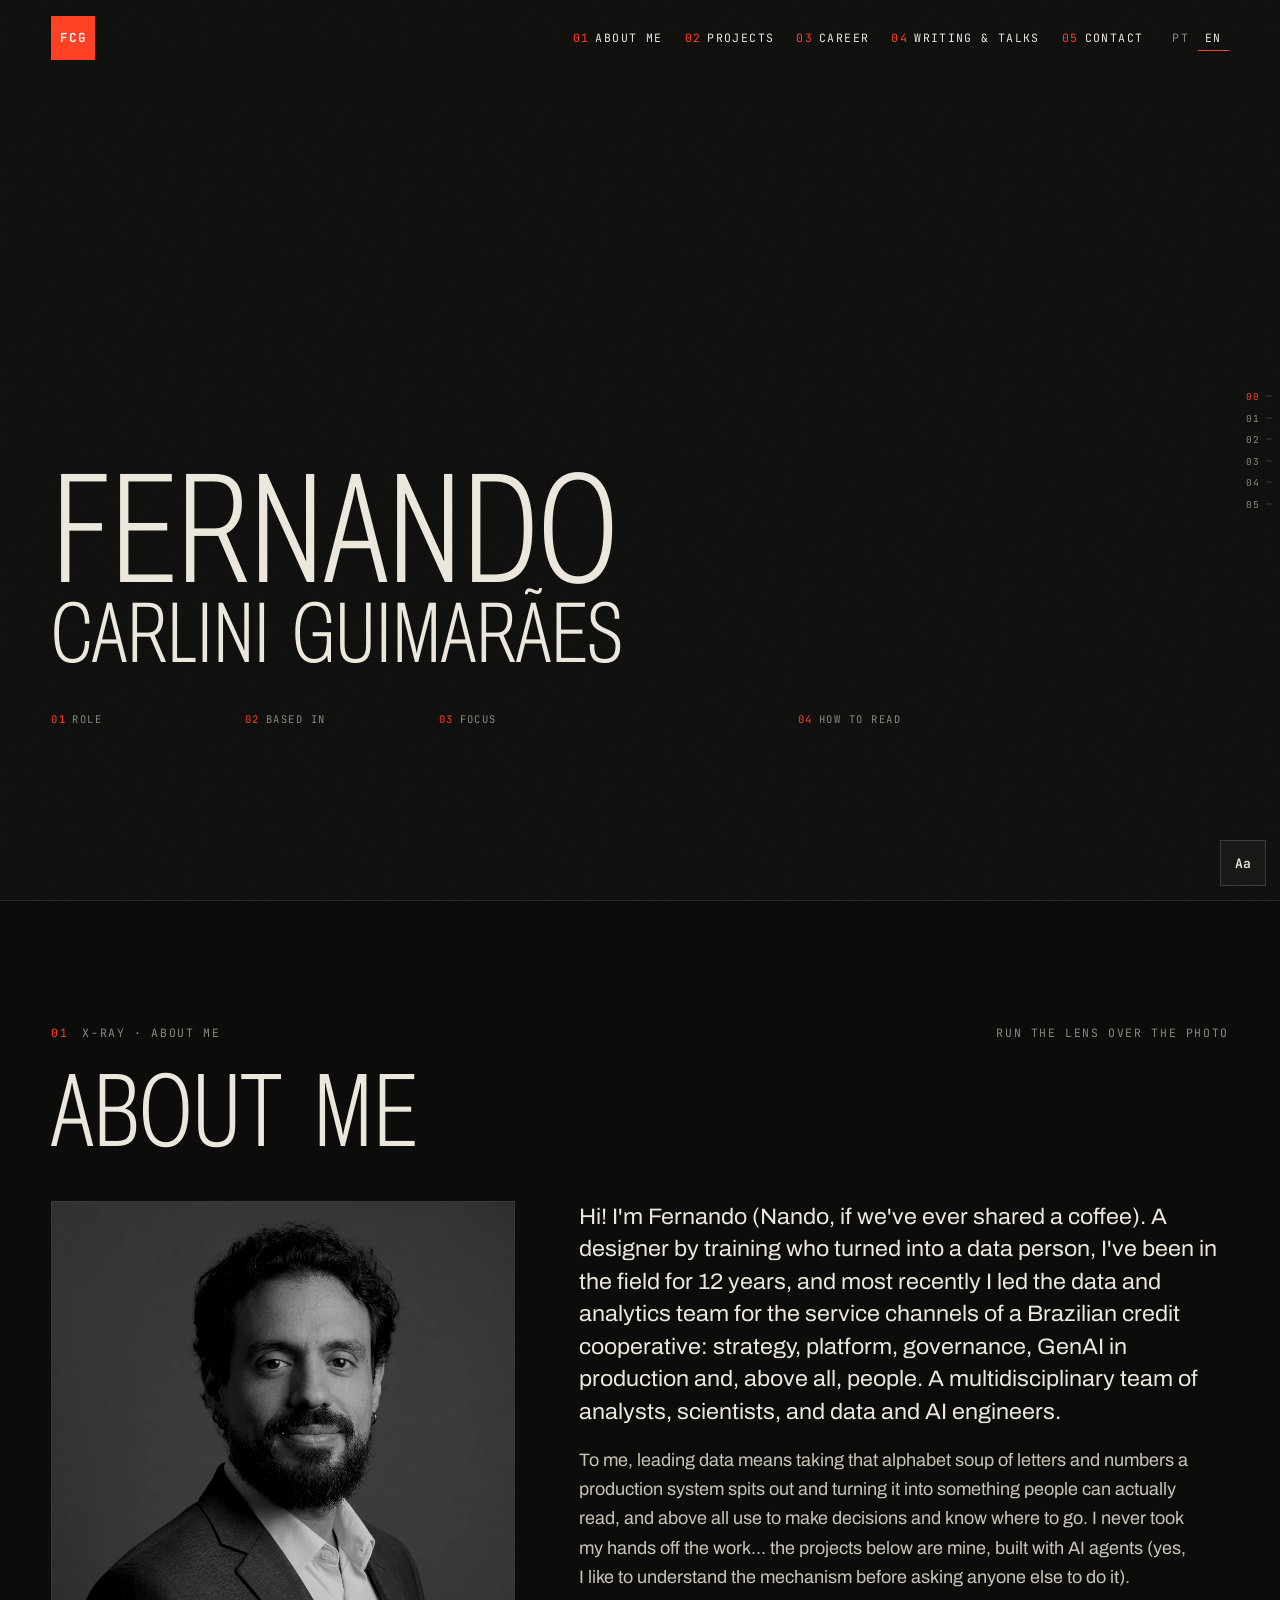
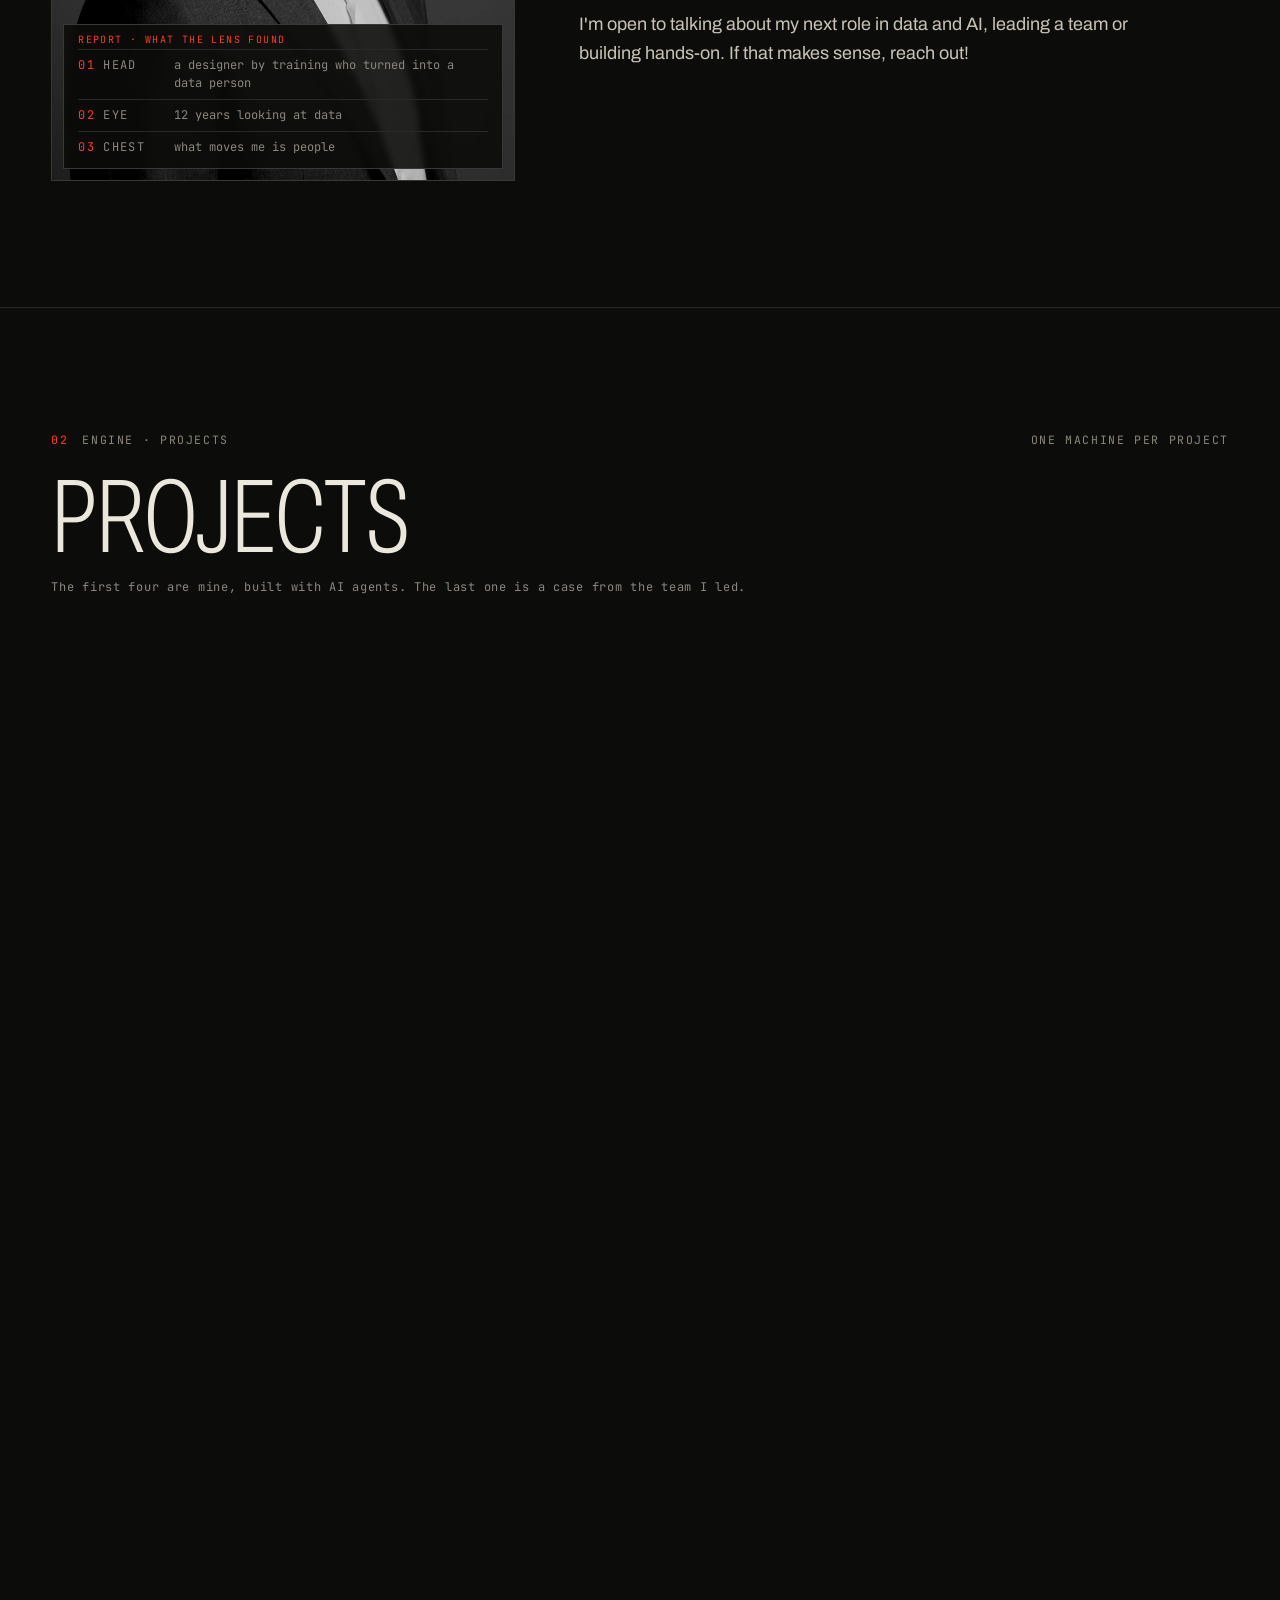
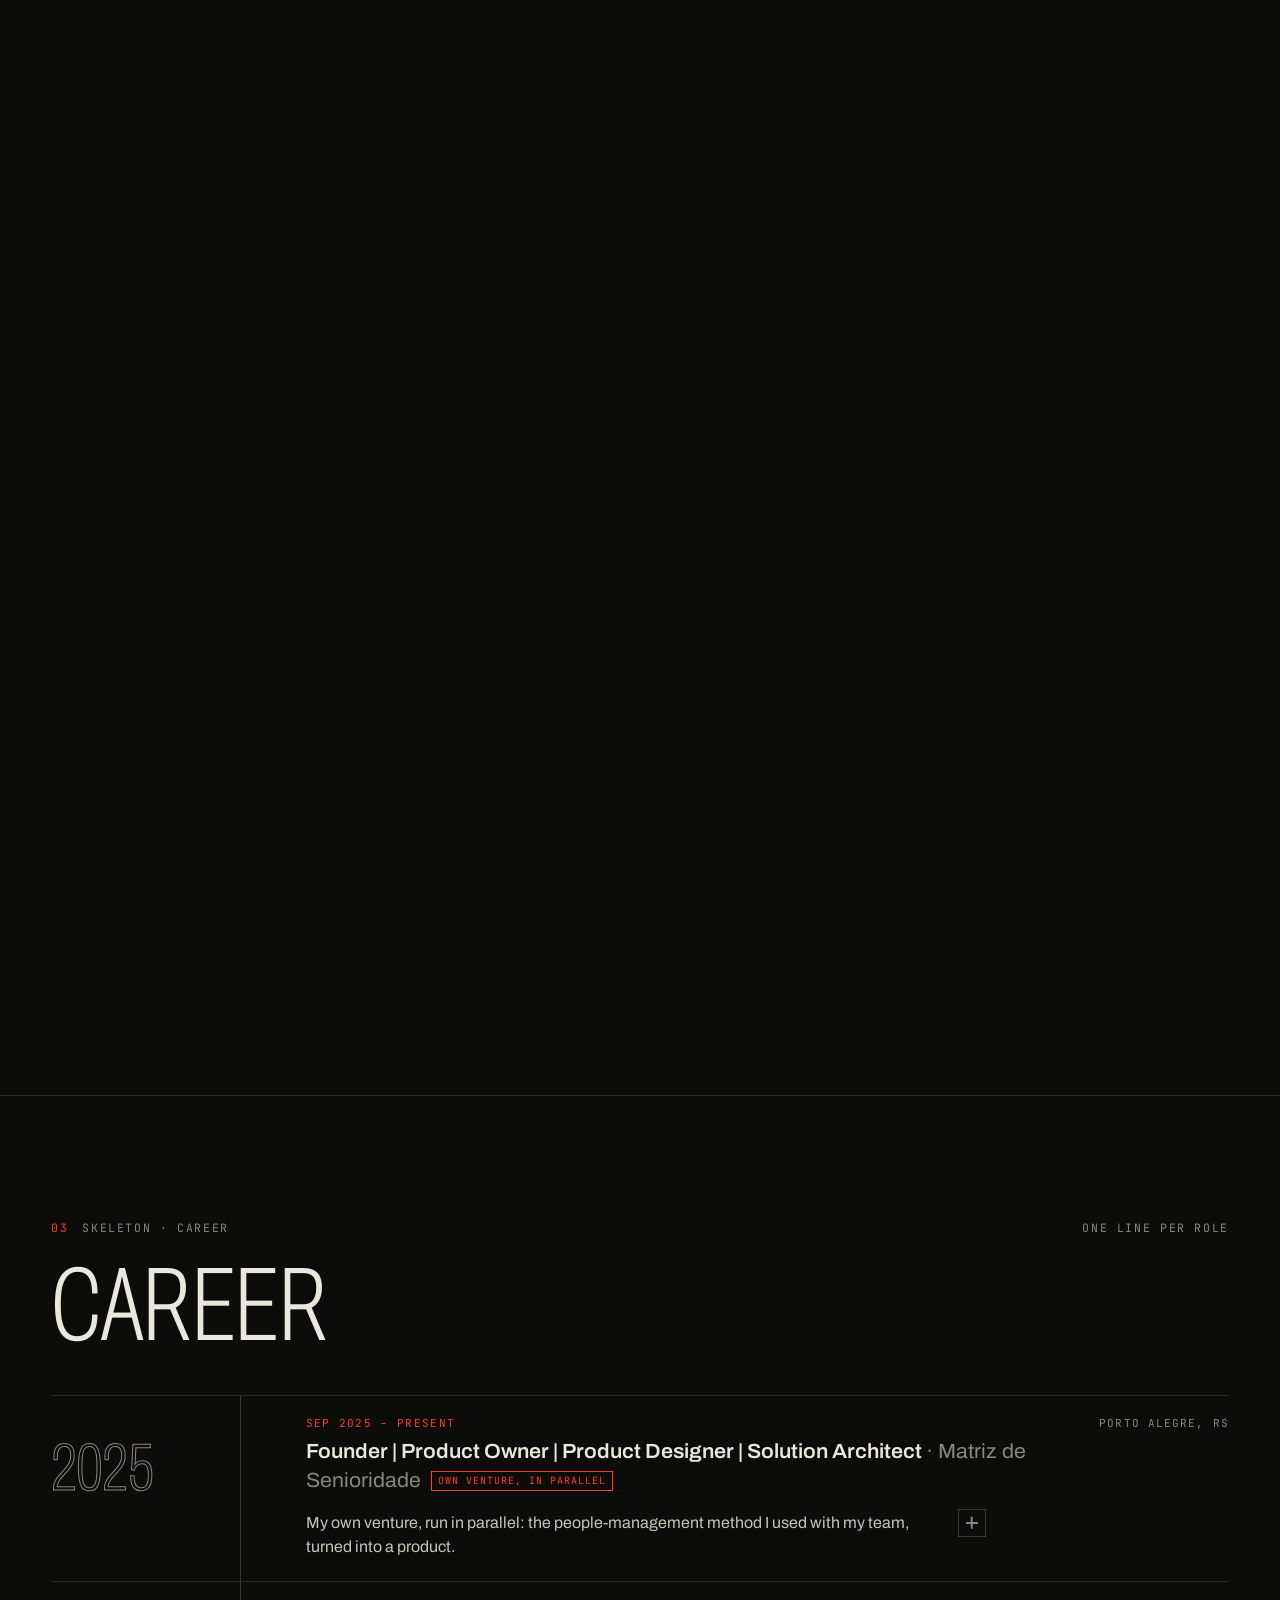
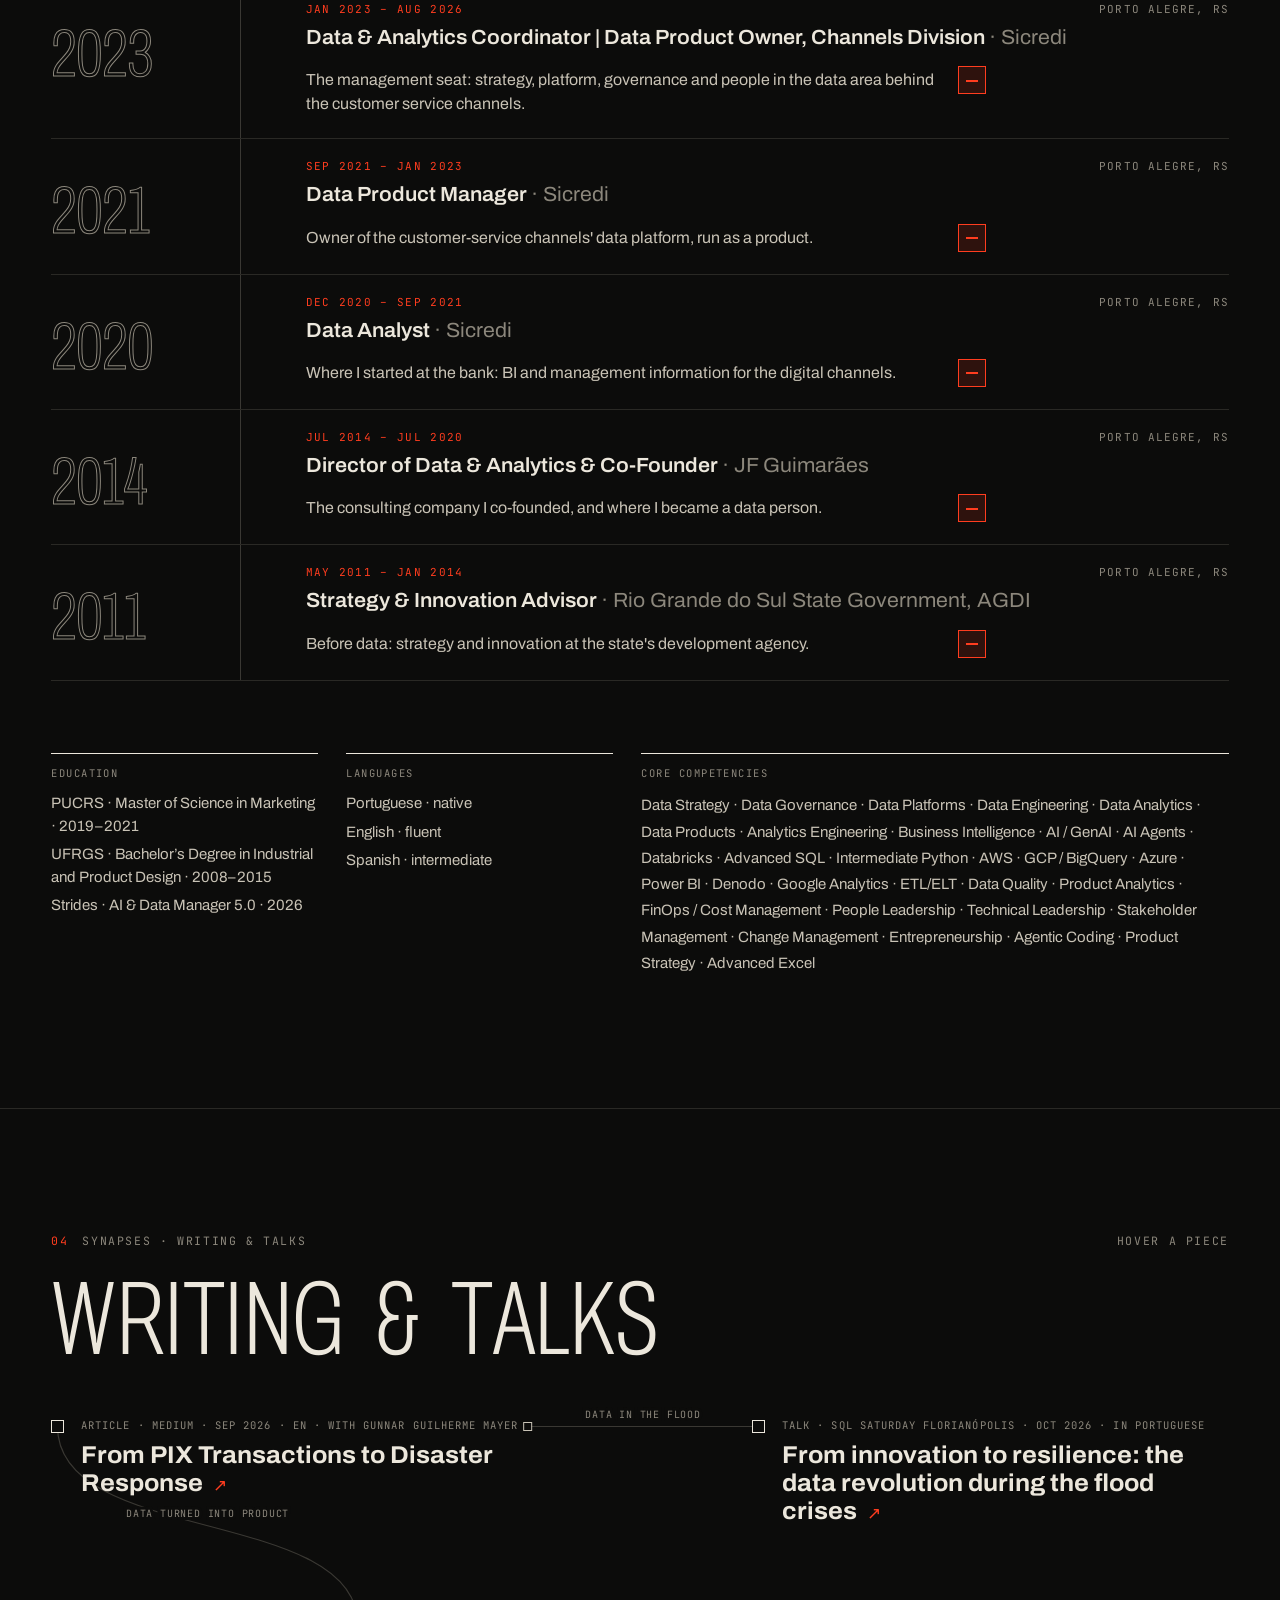
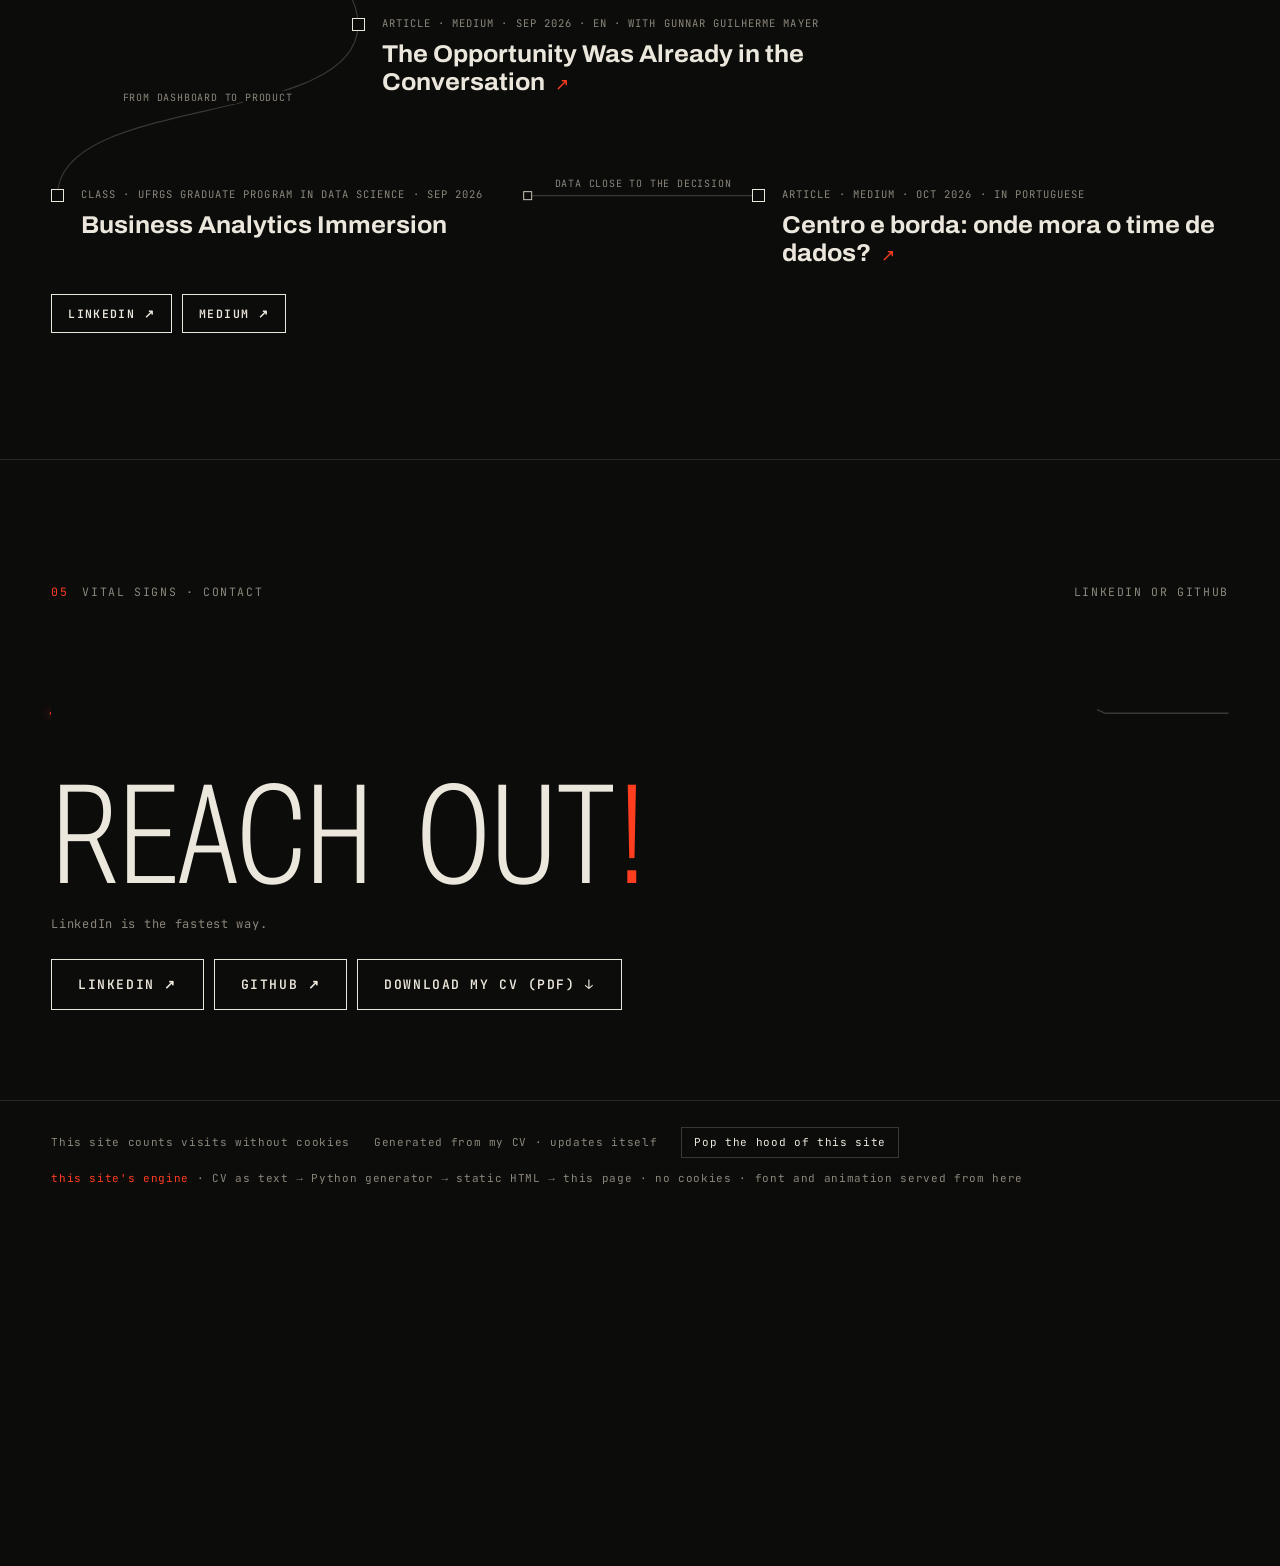
==== commit 807a6922: "site: regerado a partir do CV e dos extras (f0aba66)" ====
--- a/en/index.html
+++ b/en/index.html
@@ -2,7 +2,18 @@
 <html lang="en" class="no-js"><head><meta charset="utf-8">
 <meta name="viewport" content="width=device-width,initial-scale=1">
 <title>Fernando Carlini Guimarães · data and AI leadership</title>
-<meta name="description" content="Fernando Carlini Guimarães, data and AI leader in Porto Alegre, Brazil: about me, projects, career, and where I write and teach.">
+<meta name="description" content="Data and AI Leader in Brazil. Every project here shows the result and the engine behind it (so does this site, just scroll).">
+<meta property="og:type" content="website">
+<meta property="og:site_name" content="Fernando Carlini Guimarães">
+<meta property="og:locale" content="en_US">
+<meta property="og:url" content="https://fernandocarliniguimaraes.com/en/">
+<meta property="og:title" content="Fernando Carlini Guimarães · data and AI leadership">
+<meta property="og:description" content="Data and AI Leader in Brazil. Every project here shows the result and the engine behind it (so does this site, just scroll).">
+<meta property="og:image" content="https://fernandocarliniguimaraes.com/assets/og-en.png">
+<meta property="og:image:width" content="1200">
+<meta property="og:image:height" content="630">
+<meta property="og:image:alt" content="Fernando Carlini Guimarães, data and AI leader in Brazil">
+<meta name="twitter:card" content="summary_large_image">
 <link rel="preload" href="../assets/fonts/archivo.woff2" as="font" type="font/woff2" crossorigin>
 <link rel="stylesheet" href="../assets/site.css">
 <script>try{var t=localStorage.getItem("ts");if(/^[123]$/.test(t))document.documentElement.dataset.ts=t}catch(e){}</script>
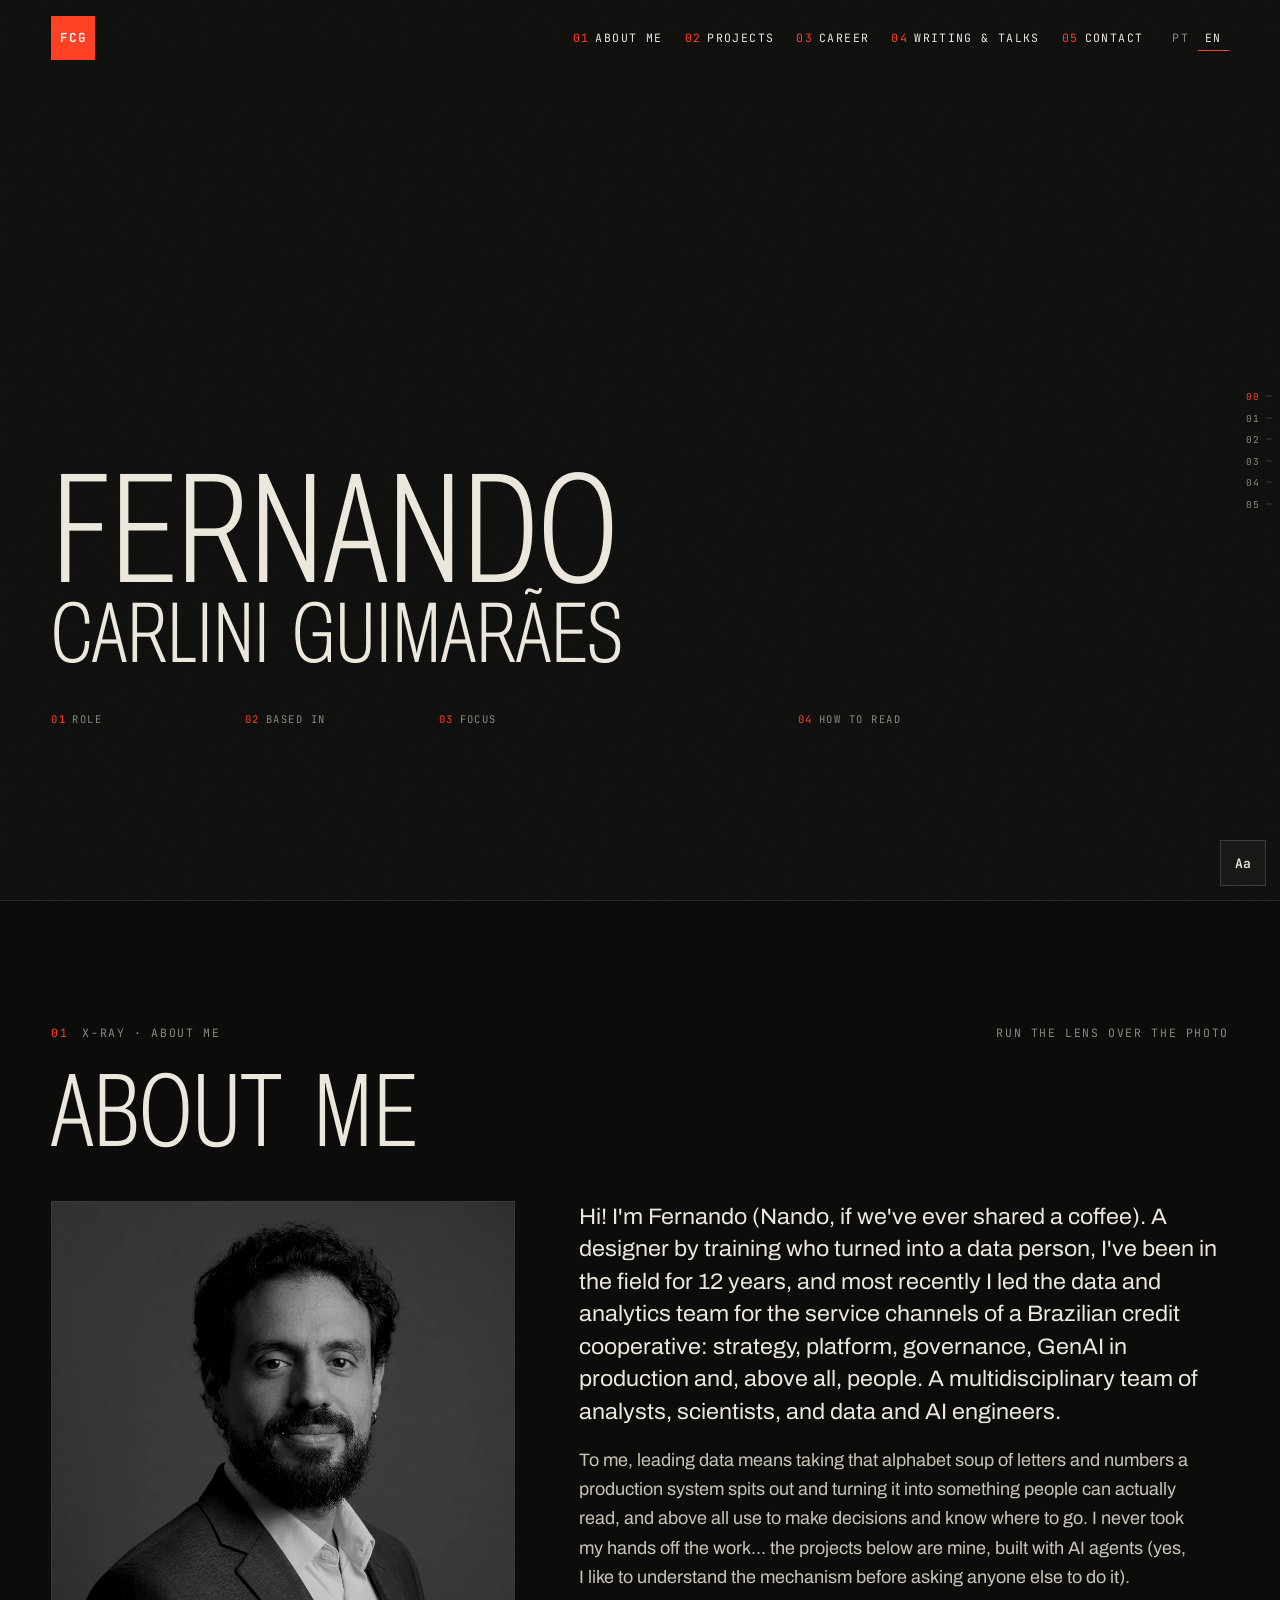
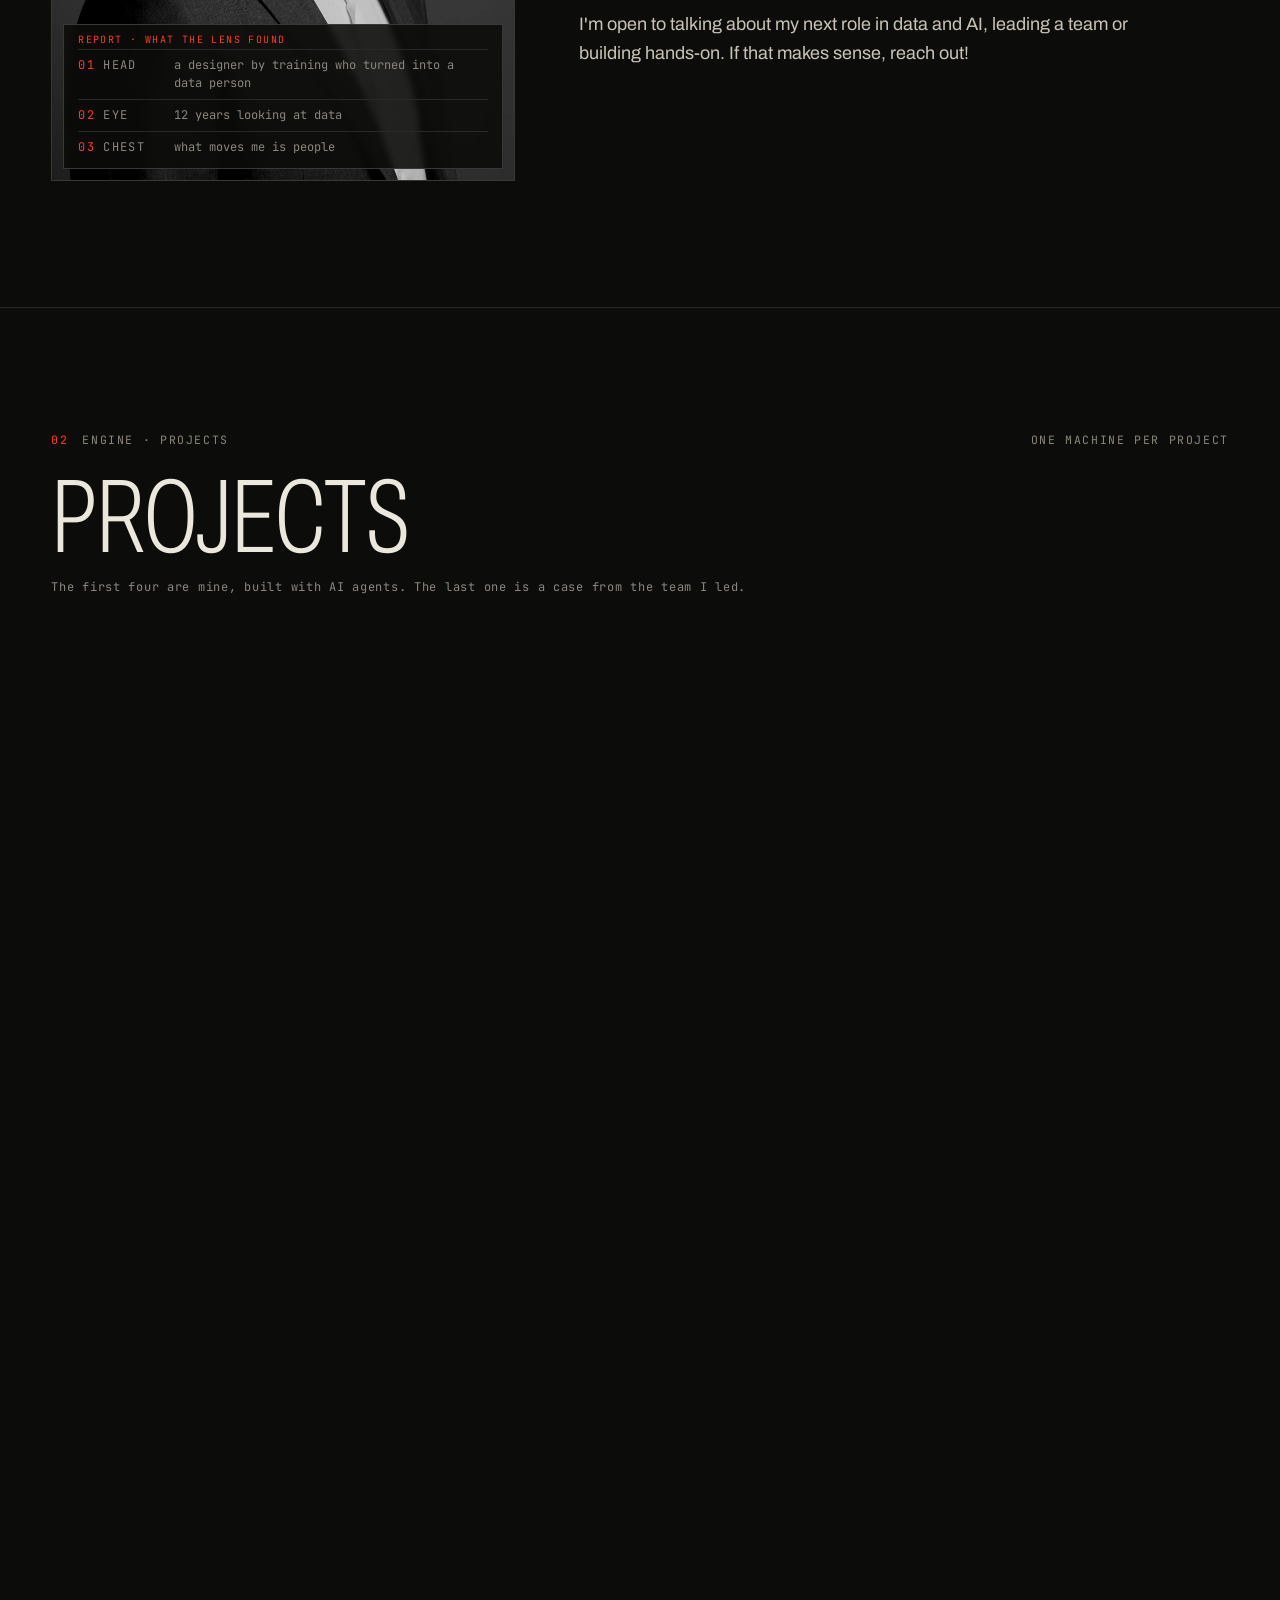
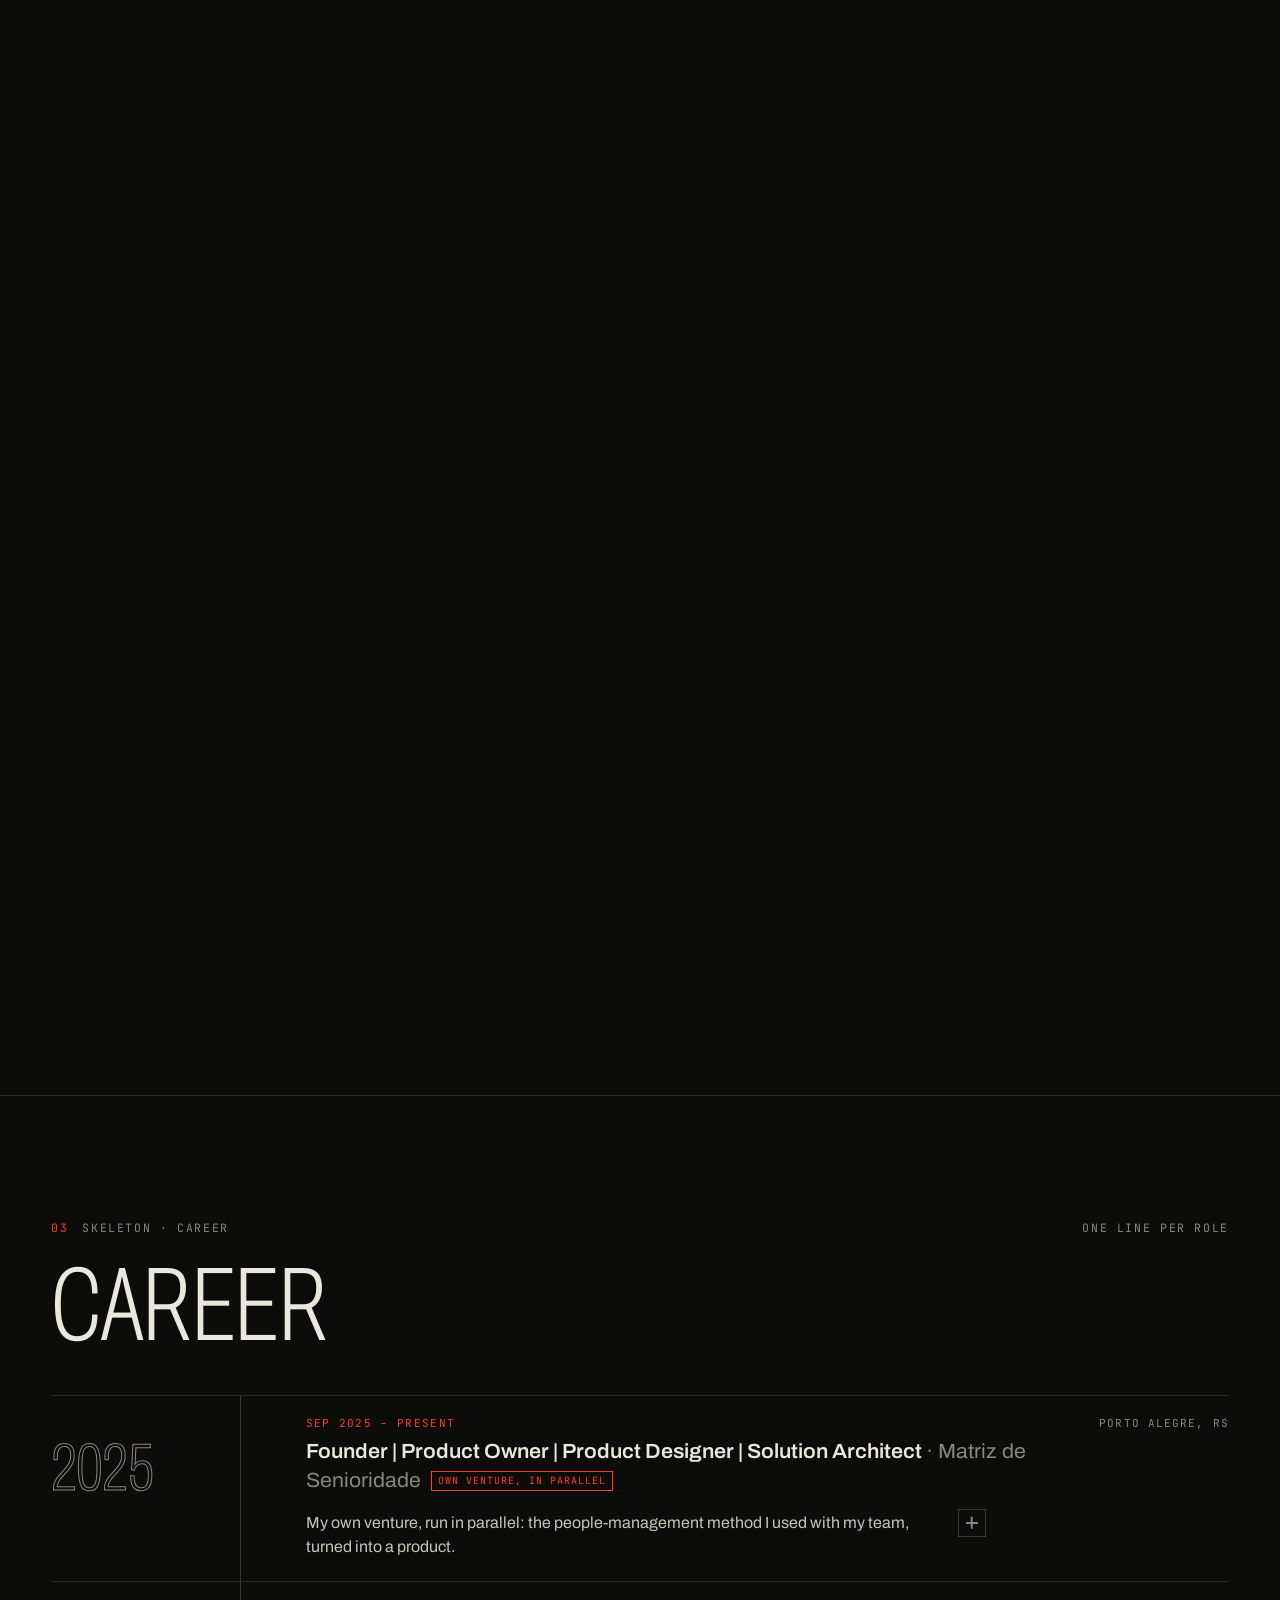
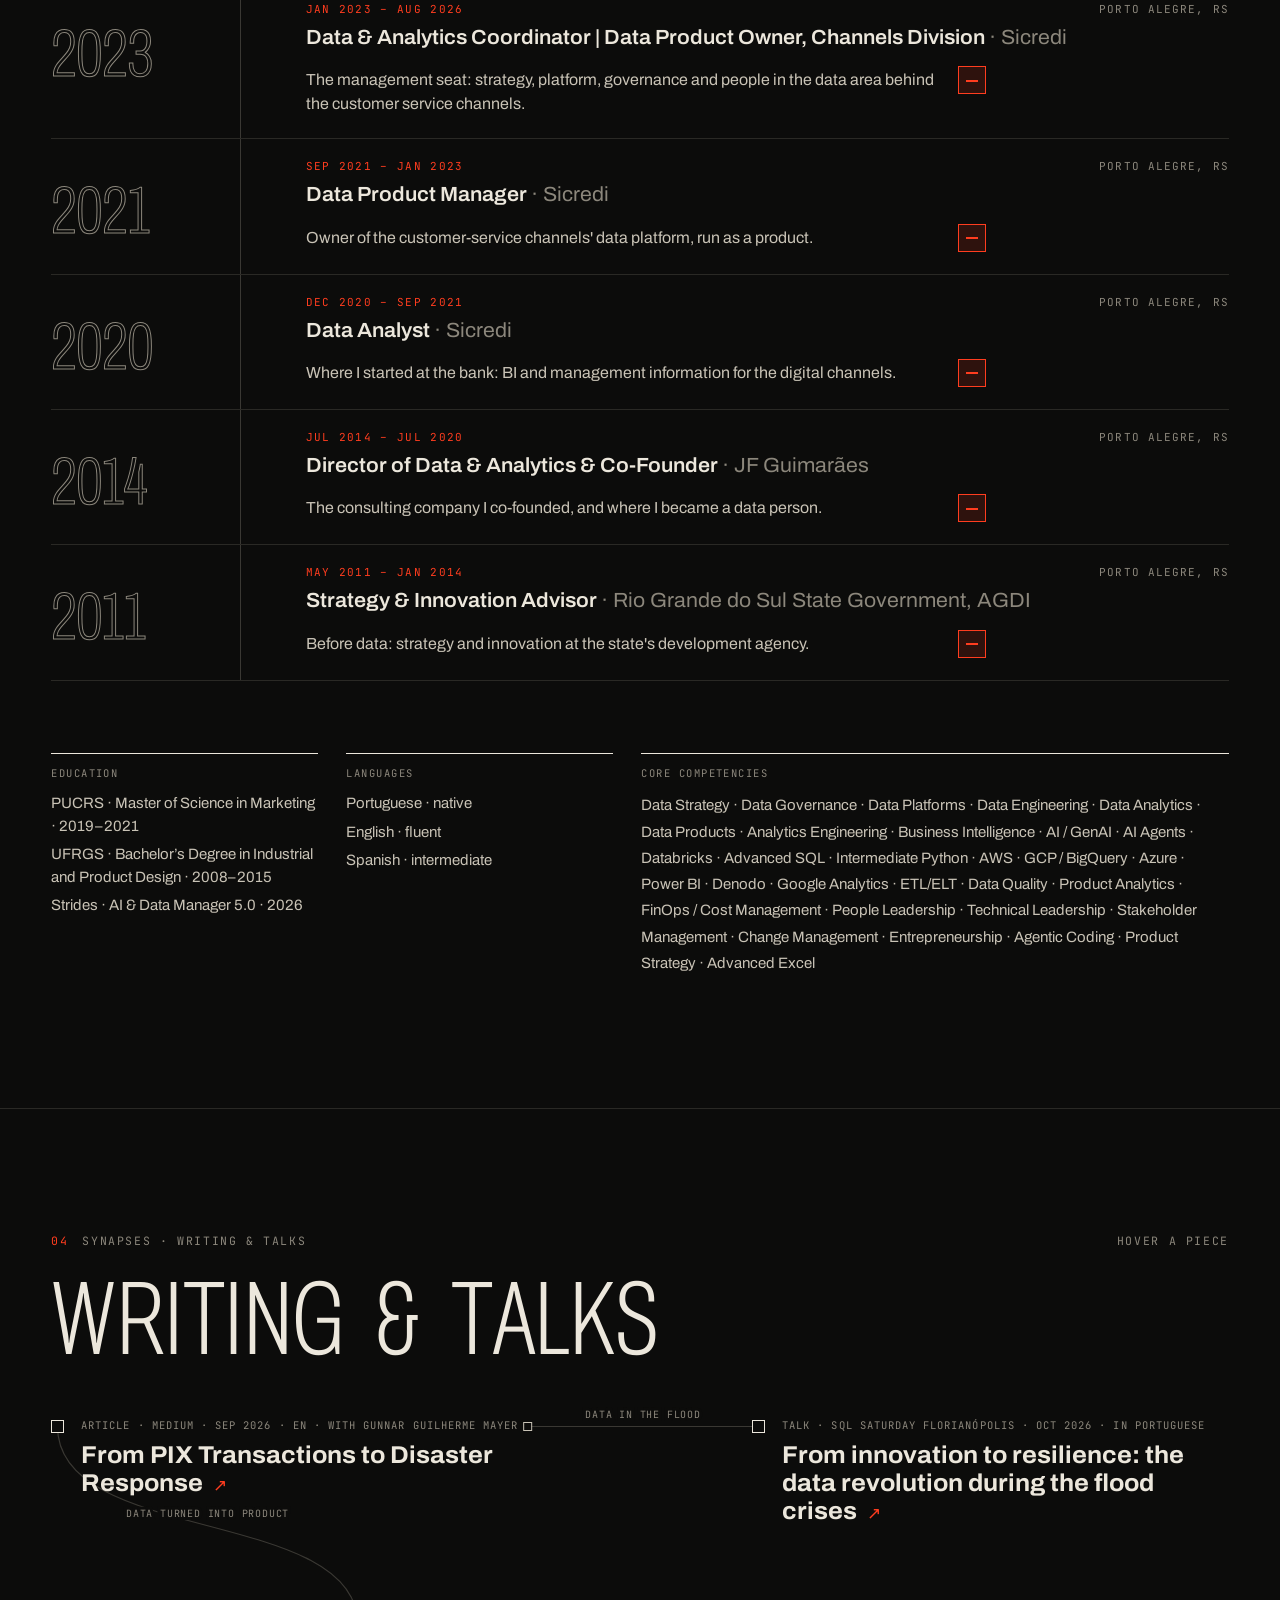
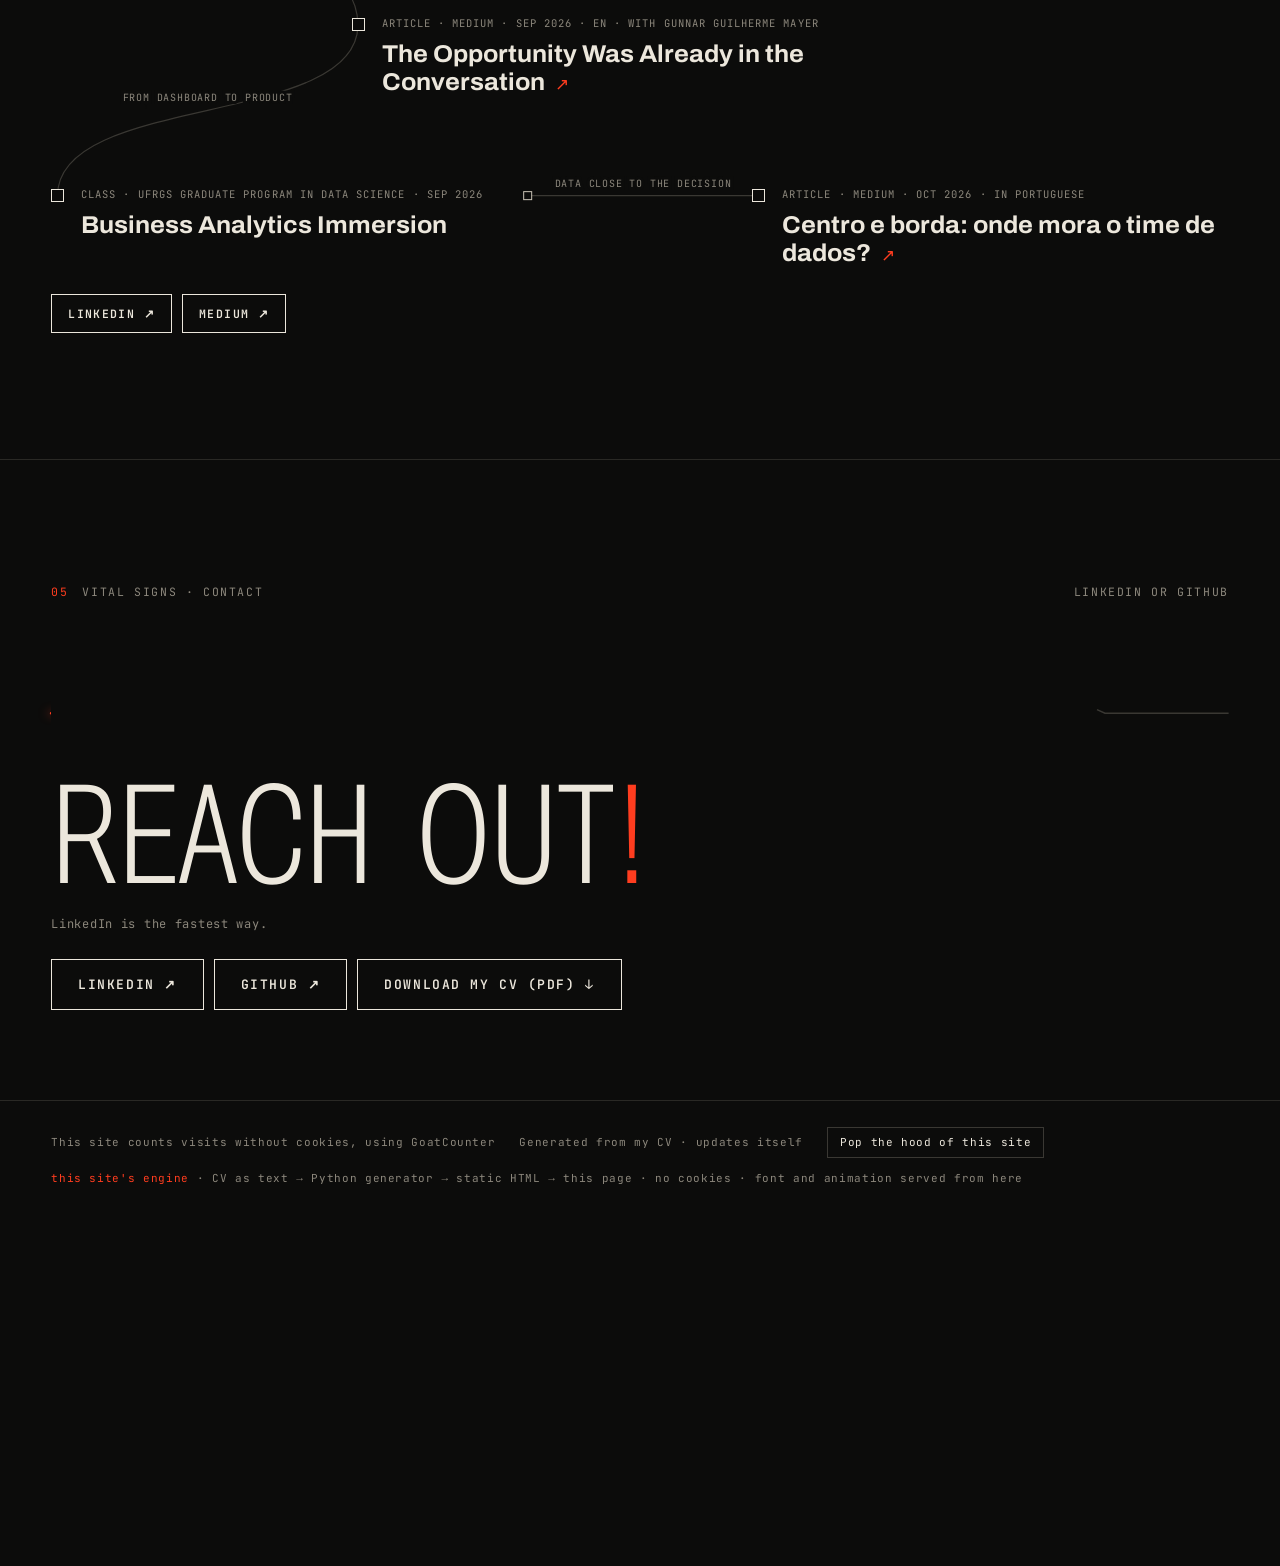
==== commit 3f723e2b: "site: regerado a partir do CV e dos extras (3b659ec)" ====
--- a/en/index.html
+++ b/en/index.html
@@ -9,7 +9,7 @@
 <meta property="og:url" content="https://fernandocarliniguimaraes.com/en/">
 <meta property="og:title" content="Fernando Carlini Guimarães · data and AI leadership">
 <meta property="og:description" content="Data and AI Leader in Brazil. Every project here shows the result and the engine behind it (so does this site, just scroll).">
-<meta property="og:image" content="https://fernandocarliniguimaraes.com/assets/og-en.png">
+<meta property="og:image" content="https://fernandocarliniguimaraes.com/assets/og-en-2.png">
 <meta property="og:image:width" content="1200">
 <meta property="og:image:height" content="630">
 <meta property="og:image:alt" content="Fernando Carlini Guimarães, data and AI leader in Brazil">
@@ -17,6 +17,8 @@
 <link rel="preload" href="../assets/fonts/archivo.woff2" as="font" type="font/woff2" crossorigin>
 <link rel="stylesheet" href="../assets/site.css">
 <script>try{var t=localStorage.getItem("ts");if(/^[123]$/.test(t))document.documentElement.dataset.ts=t}catch(e){}</script>
+<script>window.goatcounter={path:function(p){return location.host+p}}</script>
+<script data-goatcounter="https://nandodsg.goatcounter.com/count" async src="//gc.zgo.at/count.js"></script>
 </head>
 <body>
 <a class="skip" data-i18n="skip" href="#quem-sou">Skip to content</a>
@@ -92,7 +94,7 @@
 <h3 data-i18n="s1t">Brazil's Data Leadership Job Market</h3>
 <p class="d" data-i18n="p1a">Open dataset of data-leadership job postings in Brazil (coordinator × manager), published weekly and automatically from a self-built job-tracking app, with a data contract and confidentiality rules checked before every release.</p>
 <p class="d" data-i18n="p1b">dbt-on-DuckDB pipeline with tests and CI that needs no database credentials; a site where every number comes from the models, with the SQL that produces it running in the browser; posting lines classified by an LLM chosen by measurement against a hand-reviewed reference set.</p>
-<p class="acts"><a href="https://mercado.fernandocarliniguimaraes.com/" rel="noopener"><span data-i18n="s1a">Open the study</span> ↗</a><a href="https://github.com/nandodsg/mercado-gestao-dados-br" rel="noopener"><span data-i18n="cod">Code</span> ↗</a></p>
+<p class="acts"><a data-goatcounter-click="portfolio:mercado" href="https://mercado.fernandocarliniguimaraes.com/" rel="noopener"><span data-i18n="s1a">Open the study</span> ↗</a><a data-goatcounter-click="portfolio:mercado-github" href="https://github.com/nandodsg/mercado-gestao-dados-br" rel="noopener"><span data-i18n="cod">Code</span> ↗</a></p>
 <p class="pecas-t" data-i18n="pt">The parts</p>
 <ol class="path pecas">
 <li><b data-i18n="c11a">Job-tracking app</b><span data-i18n="c11b">where the data is born</span><i class="pe" data-i18n="e11">The data comes from a job-tracking app I built: every posting I read becomes a record.</i></li>
@@ -107,7 +109,7 @@
 <h3>Stack Overflow Answerability</h3>
 <p class="d" data-i18n="p2a">Analytics engineering on the public Stack Overflow dataset in BigQuery: specs and acceptance criteria before the SQL, dbt models and tests, a MetricFlow semantic layer, and query-cost guardrails.</p>
 <p class="d" data-i18n="p2b">LLM-based text labeling, with the labeling model chosen by agreement against a hand-reviewed gold set; calls through the Vercel AI Gateway and direct APIs, with a budget cap per run.</p>
-<p class="acts"><a href="https://stackoverflow.fernandocarliniguimaraes.com/" rel="noopener"><span data-i18n="s2a">Open the presentation</span> ↗</a><a href="https://github.com/nandodsg/stackoverflow-answerability" rel="noopener"><span data-i18n="cod">Code</span> ↗</a></p>
+<p class="acts"><a data-goatcounter-click="portfolio:stackoverflow" href="https://stackoverflow.fernandocarliniguimaraes.com/" rel="noopener"><span data-i18n="s2a">Open the presentation</span> ↗</a><a data-goatcounter-click="portfolio:stackoverflow-github" href="https://github.com/nandodsg/stackoverflow-answerability" rel="noopener"><span data-i18n="cod">Code</span> ↗</a></p>
 <div aria-label="Parts of the machine" class="pstrip" data-i18n-aria="stripa" role="group"></div>
 <p class="pecas-t" data-i18n="pt">The parts</p>
 <ol class="path pecas">
@@ -122,7 +124,7 @@
 <p class="p-meta" data-i18n="p3e">A method turned into a product · since Sep 2025</p>
 <h3>Matriz de Senioridade</h3>
 <p class="d" data-i18n="p3a">A method for building competency matrices from each team's context, for assessment, feedback, merit, promotion and development plans on explicit criteria. It started in the data team I led, was adapted by other leaders and by HR, and became a SaaS built with AI agents.</p>
-<p class="acts"><a href="https://matrizdesenioridade.com" rel="noopener"><span data-i18n="s3a">Open the Matriz</span> ↗</a></p>
+<p class="acts"><a data-goatcounter-click="portfolio:matriz" href="https://matrizdesenioridade.com" rel="noopener"><span data-i18n="s3a">Open the Matriz</span> ↗</a></p>
 <div aria-label="Parts of the machine" class="pstrip" data-i18n-aria="stripa" role="group"></div>
 <p class="pecas-t" data-i18n="pt3">The parts of the method</p>
 <ol class="path pecas">
@@ -155,7 +157,7 @@
 <p class="d" data-i18n="p5a">May 2024, a historic flood in Rio Grande do Sul. The question sounded simple (who was hit?), but the registered address couldn’t answer it: someone’s home could sit outside the flooded area while their job, their farm or their mom’s house sat right inside it. The turn was to look at the geolocation of PIX transactions (Brazil’s instant payments), find the places where each person actually lives their life, and cross them with the flood map. The first version shipped in under a week.</p>
 <p class="d" data-i18n="p5b">The model is data scientist Gunnar Guilherme Mayer’s and the scale came from the engineering team; my part was framing the problem, defining what the model had to deliver and getting the result to the people making decisions. And it didn’t end with the flood: it became a company capability, later used for fraud, climate and territorial analysis.</p>
 <p class="p-note" data-i18n="p5n">Team work at a Brazilian credit cooperative · the presentation uses synthetic data</p>
-<p class="acts"><a href="https://palestras.fernandocarliniguimaraes.com/sqlsaturday-2026/" rel="noopener"><span data-i18n="s5a">Open the presentation</span> ↗</a><a href="https://medium.com/@fernandocarliniguimaraes/from-pix-transactions-to-disaster-response-127e4f9a80d0" rel="noopener"><span data-i18n="s5b">Read the case on Medium</span> ↗</a></p>
+<p class="acts"><a data-goatcounter-click="portfolio:palestra" href="https://palestras.fernandocarliniguimaraes.com/sqlsaturday-2026/" rel="noopener"><span data-i18n="s5a">Open the presentation</span> ↗</a><a href="https://medium.com/@fernandocarliniguimaraes/from-pix-transactions-to-disaster-response-127e4f9a80d0" rel="noopener"><span data-i18n="s5b">Read the case on Medium</span> ↗</a></p>
 <div aria-label="Parts of the machine" class="pstrip" data-i18n-aria="stripa" role="group"></div>
 <p class="pecas-t" data-i18n="pt">The parts</p>
 <ol class="path pecas">
@@ -251,11 +253,11 @@
 </svg>
 <h2 class="callme" data-callme="" data-i18n="h2c">Reach out!</h2>
 <p class="csub" data-i18n="csub">LinkedIn is the fastest way.</p>
-<p class="acts"><a href="https://linkedin.com/in/fernando-carlini-guimaraes/" rel="noopener">LinkedIn ↗</a><a href="https://github.com/nandodsg" rel="noopener">GitHub ↗</a><a data-cv="" download href="../cv/Fernando-Carlini-Guimaraes-CV-EN-US.pdf">Download my CV (PDF) ↓</a></p>
+<p class="acts"><a data-goatcounter-click="portfolio:linkedin" href="https://linkedin.com/in/fernando-carlini-guimaraes/" rel="noopener">LinkedIn ↗</a><a data-goatcounter-click="portfolio:github" href="https://github.com/nandodsg" rel="noopener">GitHub ↗</a><a data-cv="" data-goatcounter-click="portfolio:cv-en" download href="../cv/Fernando-Carlini-Guimaraes-CV-EN-US.pdf">Download my CV (PDF) ↓</a></p>
 </section>
 </main>
 <footer class="rod">
-<span data-i18n="f1">This site counts visits without cookies</span>
+<span data-i18n="f1">This site counts visits without cookies, using GoatCounter</span>
 <span data-i18n="f2">Generated from my CV · updates itself</span>
 <button aria-pressed="false" data-capo="" data-i18n="f3" type="button">Pop the hood of this site</button>
 <span class="motor-site" data-i18n="f5"><b>this site's engine</b> · CV as text → Python generator → static HTML → this page · no cookies · font and animation served from here</span>
@@ -273,7 +275,7 @@
 </div>
 
 <script src="../assets/gsap.min.js"></script><script src="../assets/ScrollTrigger.min.js"></script>
-<script>window.CFG={"lang":"en"};window.EN={"skip": "Skip to content", "stampa": "Pop the hood of this site", "stampx": "Close the hood of this site", "nava": "Sections", "tag": "Fernando Carlini Guimarães · data and AI leadership", "n0": "About me", "n1": "Projects", "n2": "Career", "n3": "Writing &amp; talks", "n4": "Contact", "hd1": "Spec sheet", "sp1": "Role", "sp1v": "data and AI leader", "sp2": "Based in", "sp3": "Focus", "sp4": "How to read", "sub": "Every project of mine shows the result and the engine running behind it. This site does the same with me: scroll to see what's under the hood (or click the stamp up there, if you're really curious, hehe).", "cue1": "hover over the name", "cue2": "scroll ↓ and see what runs behind it", "s1a": "Open the study", "cod": "Code", "s2a": "Open the presentation", "s3a": "Open the Matriz", "z1a": "The team's context", "z1b": "where every matrix starts", "z2a": "Competencies and levels", "z2b": "steps on the Dreyfus model", "z3a": "Assessment and feedback", "z3b": "the conversation on top of the criteria", "z4a": "Merit and promotion", "z4b": "decided on the same criteria", "z5a": "Development plan", "z5b": "each person's next step", "stripa": "Parts of the machine", "k2": "X-ray · about me", "laudo": "Report · what the lens found", "k2r": "run the lens over the photo", "h2q": "About me", "q1a": "Head", "q1b": "a designer by training who turned into a data person", "q2a": "Eye", "q2b": "12 years looking at data", "q3a": "Chest", "q3b": "what moves me is people", "q-p1": "Hi! I'm Fernando (Nando, if we've ever shared a coffee). A designer by training who turned into a data person, I've been in the field for 12 years, and most recently I led the data and analytics team for the service channels of a Brazilian credit cooperative: strategy, platform, governance, GenAI in production and, above all, people. A multidisciplinary team of analysts, scientists, and data and AI engineers.", "q-p2": "To me, leading data means taking that alphabet soup of letters and numbers a production system spits out and turning it into something people can actually read, and above all use to make decisions and know where to go. I never took my hands off the work... the projects below are mine, built with AI agents (yes, I like to understand the mechanism before asking anyone else to do it).", "q-p3": "I'm open to talking about my next role in data and AI, leading a team or building hands-on. If that makes sense, reach out!", "k3": "Engine · projects", "k3r": "one machine per project", "h2p": "Projects", "psub": "The first four are mine, built with AI agents. The last one is a case from the team I led.", "pt": "The parts", "pt3": "The parts of the method", "p1e": "Open study · {periodo}", "c11a": "Job-tracking app", "c11b": "where the data is born", "c12a": "Data contract and confidentiality", "c12b": "checked before every release", "c13a": "dbt on DuckDB", "c13b": "tests and CI with no database credentials", "c14a": "LLM measured against a reference", "c14b": "classifies every line of the postings", "c15a": "Site with the SQL next to it", "c15b": "every number with the query behind it", "p2e": "Personal project · {periodo}", "c21b": "the public Stack Overflow dataset", "c22a": "dbt models and tests", "c22b": "specs and acceptance criteria before the SQL", "c23b": "semantic layer", "c24b": "calls with a budget cap per run", "c25a": "LLM + gold set", "c25b": "labeling measured by agreement", "p3e": "A method turned into a product · since Sep 2025", "p3a": "A method for building competency matrices from each team's context, for assessment, feedback, merit, promotion and development plans on explicit criteria. It started in the data team I led, was adapted by other leaders and by HR, and became a SaaS built with AI agents.", "p4e": "CRM and martech · {periodo}", "p4n": "A brewery and a bar in Porto Alegre · private code", "c41a": "Ingestion and normalization", "c41b": "from both businesses' sales systems", "c42a": "Fuzzy deduplication", "c42b": "of customer records", "c43b": "webhook with signature verification", "c44a": "Inbox + funnel", "c44b": "campaigns in production, used by the business", "c45a": "A/B/C test", "c45b": "with send guards", "sg1": "Market", "sg4": "WhatsApp", "p5e": "<span class=\"tag2\">My team’s case<\/span>talk at SQL Saturday Florianópolis · Oct 2026 · in Portuguese", "p5t": "From innovation to resilience: PIX data in the Rio Grande do Sul floods", "p5a": "May 2024, a historic flood in Rio Grande do Sul. The question sounded simple (who was hit?), but the registered address couldn’t answer it: someone’s home could sit outside the flooded area while their job, their farm or their mom’s house sat right inside it. The turn was to look at the geolocation of PIX transactions (Brazil’s instant payments), find the places where each person actually lives their life, and cross them with the flood map. The first version shipped in under a week.", "p5b": "The model is data scientist Gunnar Guilherme Mayer’s and the scale came from the engineering team; my part was framing the problem, defining what the model had to deliver and getting the result to the people making decisions. And it didn’t end with the flood: it became a company capability, later used for fraud, climate and territorial analysis.", "p5n": "Team work at a Brazilian credit cooperative · the presentation uses synthetic data", "s5a": "Open the presentation", "s5b": "Read the case on Medium", "c51a": "Geolocated PIX payments", "c51b": "presence as behavior, not a registry field", "c52a": "One DBSCAN per person", "c52b": "one or many places, no fixed number", "c53a": "Centers of gravity", "c53b": "the places that weigh in each person’s life", "c54a": "Flood map", "c54b": "crossed with UFRGS’s official polygons", "c55a": "From map to action", "c55b": "app access, credit and rebuilding, prioritized", "sg5": "Floods", "k4": "Skeleton · career", "k4r": "one line per role", "h2t": "Career", "x1": "Education", "x2": "Languages", "x3": "Core competencies", "k5": "Synapses · writing &amp; talks", "k5r": "hover a piece", "h2e": "Writing &amp; talks", "e1m": "Article · Medium · Sep 2026 · EN · with Gunnar Guilherme Mayer", "e2t": "From innovation to resilience: the data revolution during the flood crises", "e2m": "Talk · SQL Saturday Florianópolis · Oct 2026 · in Portuguese", "e3m": "Article · Medium · Sep 2026 · EN · with Gunnar Guilherme Mayer", "e4m": "Article · Medium · Oct 2026 · in Portuguese", "e5t": "Business Analytics Immersion", "e5m": "Class · UFRGS graduate program in Data Science · Sep 2026", "edges": "pix-enchente:data in the flood|pix-conversa:data turned into product|conversa-aula:from dashboard to product|aula-borda:data close to the decision", "k6": "Vital signs · contact", "k6r": "LinkedIn or GitHub", "h2c": "Reach out!", "csub": "LinkedIn is the fastest way.", "f1": "This site counts visits without cookies", "f2": "Generated from my CV · updates itself", "f3": "Pop the hood of this site", "f3x": "Close the hood of this site", "f4": "Reduce motion", "cfgb": "Settings", "cfgt": "Text size", "cfgm": "Motion", "cfgn": "Navigate with", "f6": "Arrow keys", "cfgi": "Language", "cfgs0": "Default size", "cfgs1": "Large text", "cfgs2": "Larger text", "cfgs3": "Largest text", "f5": "<b>this site's engine<\/b> · CV as text → Python generator → static HTML → this page · no cookies · font and animation served from here", "o0": "source · CV › header: name, title and city · phone and email stay out", "o2": "source · text written by hand · photo in two layers: the photo on top, the X-ray underneath", "o3": "source · the first four: CV › Projects and Portfolio, word for word · the fifth, the floods case, is text written for the site, not in the CV · each one's parts are written by hand", "o4": "source · CV › Experience: one line per role (period, role, company, city) · the detail of each role is text written for the site; the CV bullets stay out", "o5": "source · hand-written list, only what's already published · the wires say which pieces talk to each other", "o6": "source · CV › header: LinkedIn and GitHub · no phone, no email", "mach": {"TESTES": "TESTS", "METRICFLOW · CAMADA SEMÂNTICA": "METRICFLOW · SEMANTIC LAYER", "LLM · ROTULAGEM": "LLM · LABELING", "ORÇAMENTO": "BUDGET", "POR EXECUÇÃO": "PER RUN", "REVISADO À MÃO": "HAND-REVIEWED", "MODELO A": "MODEL A", "MODELO B": "MODEL B", "MODELO C": "MODEL C", "◀ ESCOLHIDO": "◀ CHOSEN", "POR CONCORDÂNCIA": "BY AGREEMENT", "COMPETÊNCIAS · SAEM DO CONTEXTO DE CADA TIME": "COMPETENCIES · COME FROM EACH TEAM'S CONTEXT", "NOVATO": "NOVICE", "INICIANTE AVANÇADO": "ADVANCED BEGINNER", "COMPETENTE": "COMPETENT", "PROFICIENTE": "PROFICIENT", "ESPECIALISTA": "EXPERT", "AUTOAVALIAÇÃO": "SELF-ASSESSMENT", "AVALIAÇÃO DO LÍDER": "LEADER ASSESSMENT", "CRITÉRIO DO PRÓXIMO NÍVEL": "NEXT-LEVEL CRITERION", "PRÓXIMO PASSO": "NEXT STEP", "VENDAS": "SALES", "SISTEMA 1": "SYSTEM 1", "SISTEMA 2": "SYSTEM 2", "NORMALIZA": "CLEANS UP", "CAIXA DE ENTRADA": "INBOX", "SEGMENTO": "SEGMENT", "CAMPANHA": "CAMPAIGN", "GUARDA": "SEND", "DE ENVIO": "GUARD", "REPETIDO · BARRADO": "DUPLICATE · BLOCKED", "ASSINATURA": "SIGNATURE", "MANCHA OFICIAL · UFRGS": "OFFICIAL FLOOD MAP · UFRGS", "ε · vizinhança": "ε · neighborhood", "LUGARES: ?": "PLACES: ?", "LUGARES: 3 (ACHADOS, NÃO CHUTADOS)": "PLACES: 3 (FOUND, NOT GUESSED)", "CASA": "HOME", "TRABALHO": "WORK", "PASSAGEM": "VISIT", "ATINGIDO": "HIT", "ENDEREÇO DO CADASTRO: FORA": "REGISTERED ADDRESS: OUTSIDE", "CENTRO DE GRAVIDADE: DENTRO": "CENTER OF GRAVITY: INSIDE", "ACESSO AO APP": "APP ACCESS", "CRÉDITO": "CREDIT", "RECONSTRUÇÃO": "REBUILDING", "PRIORIZADO": "PRIORITIZED", "PRIMEIRA VERSÃO: MENOS DE UMA SEMANA": "FIRST VERSION: UNDER A WEEK"}, "e11": "The data comes from a job-tracking app I built: every posting I read becomes a record.", "e12": "A closed list decides what leaves the private database. Notes, assessments and anything that identifies me never do.", "e13": "Every week the pipeline rebuilds from scratch and checks contract and confidentiality before publishing.", "e14": "I picked the model that classifies the postings on performance against a reference I reviewed, not on price.", "e15": "No number is typed by hand: every chart shows the query behind it, and anyone can run it again.", "e21": "A business question on big public data: what makes a Stack Overflow question get answered.", "e22": "Before any SQL, each definition got an acceptance criterion, and each criterion became an automated test.", "e23": "Each metric is defined in one place, and a script checks that the report matches the models.", "e24": "Every paid run has its cost estimated up front and a cap it can't go over.", "e25": "I picked the model the way you pick a vendor: on a test it didn't write, against labels I reviewed.", "e31": "Every matrix starts from what that team has to deliver, not from a ready-made list of competencies.", "e32": "Each competency gets steps described as observable behavior, from novice to expert.", "e33": "Self and leader assessments meet in the feedback session, and the talk starts from the criteria, not impressions.", "e34": "Merit and promotion use the same yardstick as feedback: everyone knows what's missing for the next level.", "e35": "The development plan comes from the gap between today's level and the next, with one concrete step per person.", "e41": "The two businesses sold through different systems. Step one was bringing everything into a single customer base.", "e42": "The same customer showed up spelled in different ways. Merging the duplicates revealed the real customer base.", "e43": "The team handles every conversation and follows the funnel from their phones. It's in use by the business.", "e44": "The owners wanted to know which offer works best, so the campaign became a test, guarded against repeat messages.", "e45": "Integration with the official WhatsApp API, accepting only events whose Meta signature checks out.", "e51": "The data was already there: every PIX payment carries where the person was, no survey needed.", "e52": "Each person gets their own model, which finds how many places matter to them without guessing a number.", "e53": "Each place gets a weight, to tell home and work apart from a one-off visit.", "e54": "Each person's places, crossed with the official flood map: it finds who was hit even with an address outside.", "e55": "From map to decision: app access, credit and rebuilding prioritized, in under a week."};</script>
+<script>window.CFG={"lang":"en"};window.EN={"skip": "Skip to content", "stampa": "Pop the hood of this site", "stampx": "Close the hood of this site", "nava": "Sections", "tag": "Fernando Carlini Guimarães · data and AI leadership", "n0": "About me", "n1": "Projects", "n2": "Career", "n3": "Writing &amp; talks", "n4": "Contact", "hd1": "Spec sheet", "sp1": "Role", "sp1v": "data and AI leader", "sp2": "Based in", "sp3": "Focus", "sp4": "How to read", "sub": "Every project of mine shows the result and the engine running behind it. This site does the same with me: scroll to see what's under the hood (or click the stamp up there, if you're really curious, hehe).", "cue1": "hover over the name", "cue2": "scroll ↓ and see what runs behind it", "s1a": "Open the study", "cod": "Code", "s2a": "Open the presentation", "s3a": "Open the Matriz", "z1a": "The team's context", "z1b": "where every matrix starts", "z2a": "Competencies and levels", "z2b": "steps on the Dreyfus model", "z3a": "Assessment and feedback", "z3b": "the conversation on top of the criteria", "z4a": "Merit and promotion", "z4b": "decided on the same criteria", "z5a": "Development plan", "z5b": "each person's next step", "stripa": "Parts of the machine", "k2": "X-ray · about me", "laudo": "Report · what the lens found", "k2r": "run the lens over the photo", "h2q": "About me", "q1a": "Head", "q1b": "a designer by training who turned into a data person", "q2a": "Eye", "q2b": "12 years looking at data", "q3a": "Chest", "q3b": "what moves me is people", "q-p1": "Hi! I'm Fernando (Nando, if we've ever shared a coffee). A designer by training who turned into a data person, I've been in the field for 12 years, and most recently I led the data and analytics team for the service channels of a Brazilian credit cooperative: strategy, platform, governance, GenAI in production and, above all, people. A multidisciplinary team of analysts, scientists, and data and AI engineers.", "q-p2": "To me, leading data means taking that alphabet soup of letters and numbers a production system spits out and turning it into something people can actually read, and above all use to make decisions and know where to go. I never took my hands off the work... the projects below are mine, built with AI agents (yes, I like to understand the mechanism before asking anyone else to do it).", "q-p3": "I'm open to talking about my next role in data and AI, leading a team or building hands-on. If that makes sense, reach out!", "k3": "Engine · projects", "k3r": "one machine per project", "h2p": "Projects", "psub": "The first four are mine, built with AI agents. The last one is a case from the team I led.", "pt": "The parts", "pt3": "The parts of the method", "p1e": "Open study · {periodo}", "c11a": "Job-tracking app", "c11b": "where the data is born", "c12a": "Data contract and confidentiality", "c12b": "checked before every release", "c13a": "dbt on DuckDB", "c13b": "tests and CI with no database credentials", "c14a": "LLM measured against a reference", "c14b": "classifies every line of the postings", "c15a": "Site with the SQL next to it", "c15b": "every number with the query behind it", "p2e": "Personal project · {periodo}", "c21b": "the public Stack Overflow dataset", "c22a": "dbt models and tests", "c22b": "specs and acceptance criteria before the SQL", "c23b": "semantic layer", "c24b": "calls with a budget cap per run", "c25a": "LLM + gold set", "c25b": "labeling measured by agreement", "p3e": "A method turned into a product · since Sep 2025", "p3a": "A method for building competency matrices from each team's context, for assessment, feedback, merit, promotion and development plans on explicit criteria. It started in the data team I led, was adapted by other leaders and by HR, and became a SaaS built with AI agents.", "p4e": "CRM and martech · {periodo}", "p4n": "A brewery and a bar in Porto Alegre · private code", "c41a": "Ingestion and normalization", "c41b": "from both businesses' sales systems", "c42a": "Fuzzy deduplication", "c42b": "of customer records", "c43b": "webhook with signature verification", "c44a": "Inbox + funnel", "c44b": "campaigns in production, used by the business", "c45a": "A/B/C test", "c45b": "with send guards", "sg1": "Market", "sg4": "WhatsApp", "p5e": "<span class=\"tag2\">My team’s case<\/span>talk at SQL Saturday Florianópolis · Oct 2026 · in Portuguese", "p5t": "From innovation to resilience: PIX data in the Rio Grande do Sul floods", "p5a": "May 2024, a historic flood in Rio Grande do Sul. The question sounded simple (who was hit?), but the registered address couldn’t answer it: someone’s home could sit outside the flooded area while their job, their farm or their mom’s house sat right inside it. The turn was to look at the geolocation of PIX transactions (Brazil’s instant payments), find the places where each person actually lives their life, and cross them with the flood map. The first version shipped in under a week.", "p5b": "The model is data scientist Gunnar Guilherme Mayer’s and the scale came from the engineering team; my part was framing the problem, defining what the model had to deliver and getting the result to the people making decisions. And it didn’t end with the flood: it became a company capability, later used for fraud, climate and territorial analysis.", "p5n": "Team work at a Brazilian credit cooperative · the presentation uses synthetic data", "s5a": "Open the presentation", "s5b": "Read the case on Medium", "c51a": "Geolocated PIX payments", "c51b": "presence as behavior, not a registry field", "c52a": "One DBSCAN per person", "c52b": "one or many places, no fixed number", "c53a": "Centers of gravity", "c53b": "the places that weigh in each person’s life", "c54a": "Flood map", "c54b": "crossed with UFRGS’s official polygons", "c55a": "From map to action", "c55b": "app access, credit and rebuilding, prioritized", "sg5": "Floods", "k4": "Skeleton · career", "k4r": "one line per role", "h2t": "Career", "x1": "Education", "x2": "Languages", "x3": "Core competencies", "k5": "Synapses · writing &amp; talks", "k5r": "hover a piece", "h2e": "Writing &amp; talks", "e1m": "Article · Medium · Sep 2026 · EN · with Gunnar Guilherme Mayer", "e2t": "From innovation to resilience: the data revolution during the flood crises", "e2m": "Talk · SQL Saturday Florianópolis · Oct 2026 · in Portuguese", "e3m": "Article · Medium · Sep 2026 · EN · with Gunnar Guilherme Mayer", "e4m": "Article · Medium · Oct 2026 · in Portuguese", "e5t": "Business Analytics Immersion", "e5m": "Class · UFRGS graduate program in Data Science · Sep 2026", "edges": "pix-enchente:data in the flood|pix-conversa:data turned into product|conversa-aula:from dashboard to product|aula-borda:data close to the decision", "k6": "Vital signs · contact", "k6r": "LinkedIn or GitHub", "h2c": "Reach out!", "csub": "LinkedIn is the fastest way.", "f1": "This site counts visits without cookies, using GoatCounter", "f2": "Generated from my CV · updates itself", "f3": "Pop the hood of this site", "f3x": "Close the hood of this site", "f4": "Reduce motion", "cfgb": "Settings", "cfgt": "Text size", "cfgm": "Motion", "cfgn": "Navigate with", "f6": "Arrow keys", "cfgi": "Language", "cfgs0": "Default size", "cfgs1": "Large text", "cfgs2": "Larger text", "cfgs3": "Largest text", "f5": "<b>this site's engine<\/b> · CV as text → Python generator → static HTML → this page · no cookies · font and animation served from here", "o0": "source · CV › header: name, title and city · phone and email stay out", "o2": "source · text written by hand · photo in two layers: the photo on top, the X-ray underneath", "o3": "source · the first four: CV › Projects and Portfolio, word for word · the fifth, the floods case, is text written for the site, not in the CV · each one's parts are written by hand", "o4": "source · CV › Experience: one line per role (period, role, company, city) · the detail of each role is text written for the site; the CV bullets stay out", "o5": "source · hand-written list, only what's already published · the wires say which pieces talk to each other", "o6": "source · CV › header: LinkedIn and GitHub · no phone, no email", "mach": {"TESTES": "TESTS", "METRICFLOW · CAMADA SEMÂNTICA": "METRICFLOW · SEMANTIC LAYER", "LLM · ROTULAGEM": "LLM · LABELING", "ORÇAMENTO": "BUDGET", "POR EXECUÇÃO": "PER RUN", "REVISADO À MÃO": "HAND-REVIEWED", "MODELO A": "MODEL A", "MODELO B": "MODEL B", "MODELO C": "MODEL C", "◀ ESCOLHIDO": "◀ CHOSEN", "POR CONCORDÂNCIA": "BY AGREEMENT", "COMPETÊNCIAS · SAEM DO CONTEXTO DE CADA TIME": "COMPETENCIES · COME FROM EACH TEAM'S CONTEXT", "NOVATO": "NOVICE", "INICIANTE AVANÇADO": "ADVANCED BEGINNER", "COMPETENTE": "COMPETENT", "PROFICIENTE": "PROFICIENT", "ESPECIALISTA": "EXPERT", "AUTOAVALIAÇÃO": "SELF-ASSESSMENT", "AVALIAÇÃO DO LÍDER": "LEADER ASSESSMENT", "CRITÉRIO DO PRÓXIMO NÍVEL": "NEXT-LEVEL CRITERION", "PRÓXIMO PASSO": "NEXT STEP", "VENDAS": "SALES", "SISTEMA 1": "SYSTEM 1", "SISTEMA 2": "SYSTEM 2", "NORMALIZA": "CLEANS UP", "CAIXA DE ENTRADA": "INBOX", "SEGMENTO": "SEGMENT", "CAMPANHA": "CAMPAIGN", "GUARDA": "SEND", "DE ENVIO": "GUARD", "REPETIDO · BARRADO": "DUPLICATE · BLOCKED", "ASSINATURA": "SIGNATURE", "MANCHA OFICIAL · UFRGS": "OFFICIAL FLOOD MAP · UFRGS", "ε · vizinhança": "ε · neighborhood", "LUGARES: ?": "PLACES: ?", "LUGARES: 3 (ACHADOS, NÃO CHUTADOS)": "PLACES: 3 (FOUND, NOT GUESSED)", "CASA": "HOME", "TRABALHO": "WORK", "PASSAGEM": "VISIT", "ATINGIDO": "HIT", "ENDEREÇO DO CADASTRO: FORA": "REGISTERED ADDRESS: OUTSIDE", "CENTRO DE GRAVIDADE: DENTRO": "CENTER OF GRAVITY: INSIDE", "ACESSO AO APP": "APP ACCESS", "CRÉDITO": "CREDIT", "RECONSTRUÇÃO": "REBUILDING", "PRIORIZADO": "PRIORITIZED", "PRIMEIRA VERSÃO: MENOS DE UMA SEMANA": "FIRST VERSION: UNDER A WEEK"}, "e11": "The data comes from a job-tracking app I built: every posting I read becomes a record.", "e12": "A closed list decides what leaves the private database. Notes, assessments and anything that identifies me never do.", "e13": "Every week the pipeline rebuilds from scratch and checks contract and confidentiality before publishing.", "e14": "I picked the model that classifies the postings on performance against a reference I reviewed, not on price.", "e15": "No number is typed by hand: every chart shows the query behind it, and anyone can run it again.", "e21": "A business question on big public data: what makes a Stack Overflow question get answered.", "e22": "Before any SQL, each definition got an acceptance criterion, and each criterion became an automated test.", "e23": "Each metric is defined in one place, and a script checks that the report matches the models.", "e24": "Every paid run has its cost estimated up front and a cap it can't go over.", "e25": "I picked the model the way you pick a vendor: on a test it didn't write, against labels I reviewed.", "e31": "Every matrix starts from what that team has to deliver, not from a ready-made list of competencies.", "e32": "Each competency gets steps described as observable behavior, from novice to expert.", "e33": "Self and leader assessments meet in the feedback session, and the talk starts from the criteria, not impressions.", "e34": "Merit and promotion use the same yardstick as feedback: everyone knows what's missing for the next level.", "e35": "The development plan comes from the gap between today's level and the next, with one concrete step per person.", "e41": "The two businesses sold through different systems. Step one was bringing everything into a single customer base.", "e42": "The same customer showed up spelled in different ways. Merging the duplicates revealed the real customer base.", "e43": "The team handles every conversation and follows the funnel from their phones. It's in use by the business.", "e44": "The owners wanted to know which offer works best, so the campaign became a test, guarded against repeat messages.", "e45": "Integration with the official WhatsApp API, accepting only events whose Meta signature checks out.", "e51": "The data was already there: every PIX payment carries where the person was, no survey needed.", "e52": "Each person gets their own model, which finds how many places matter to them without guessing a number.", "e53": "Each place gets a weight, to tell home and work apart from a one-off visit.", "e54": "Each person's places, crossed with the official flood map: it finds who was hit even with an address outside.", "e55": "From map to decision: app access, credit and rebuilding prioritized, in under a week."};</script>
 <script src="../assets/site.js"></script>
 </body>
 </html>
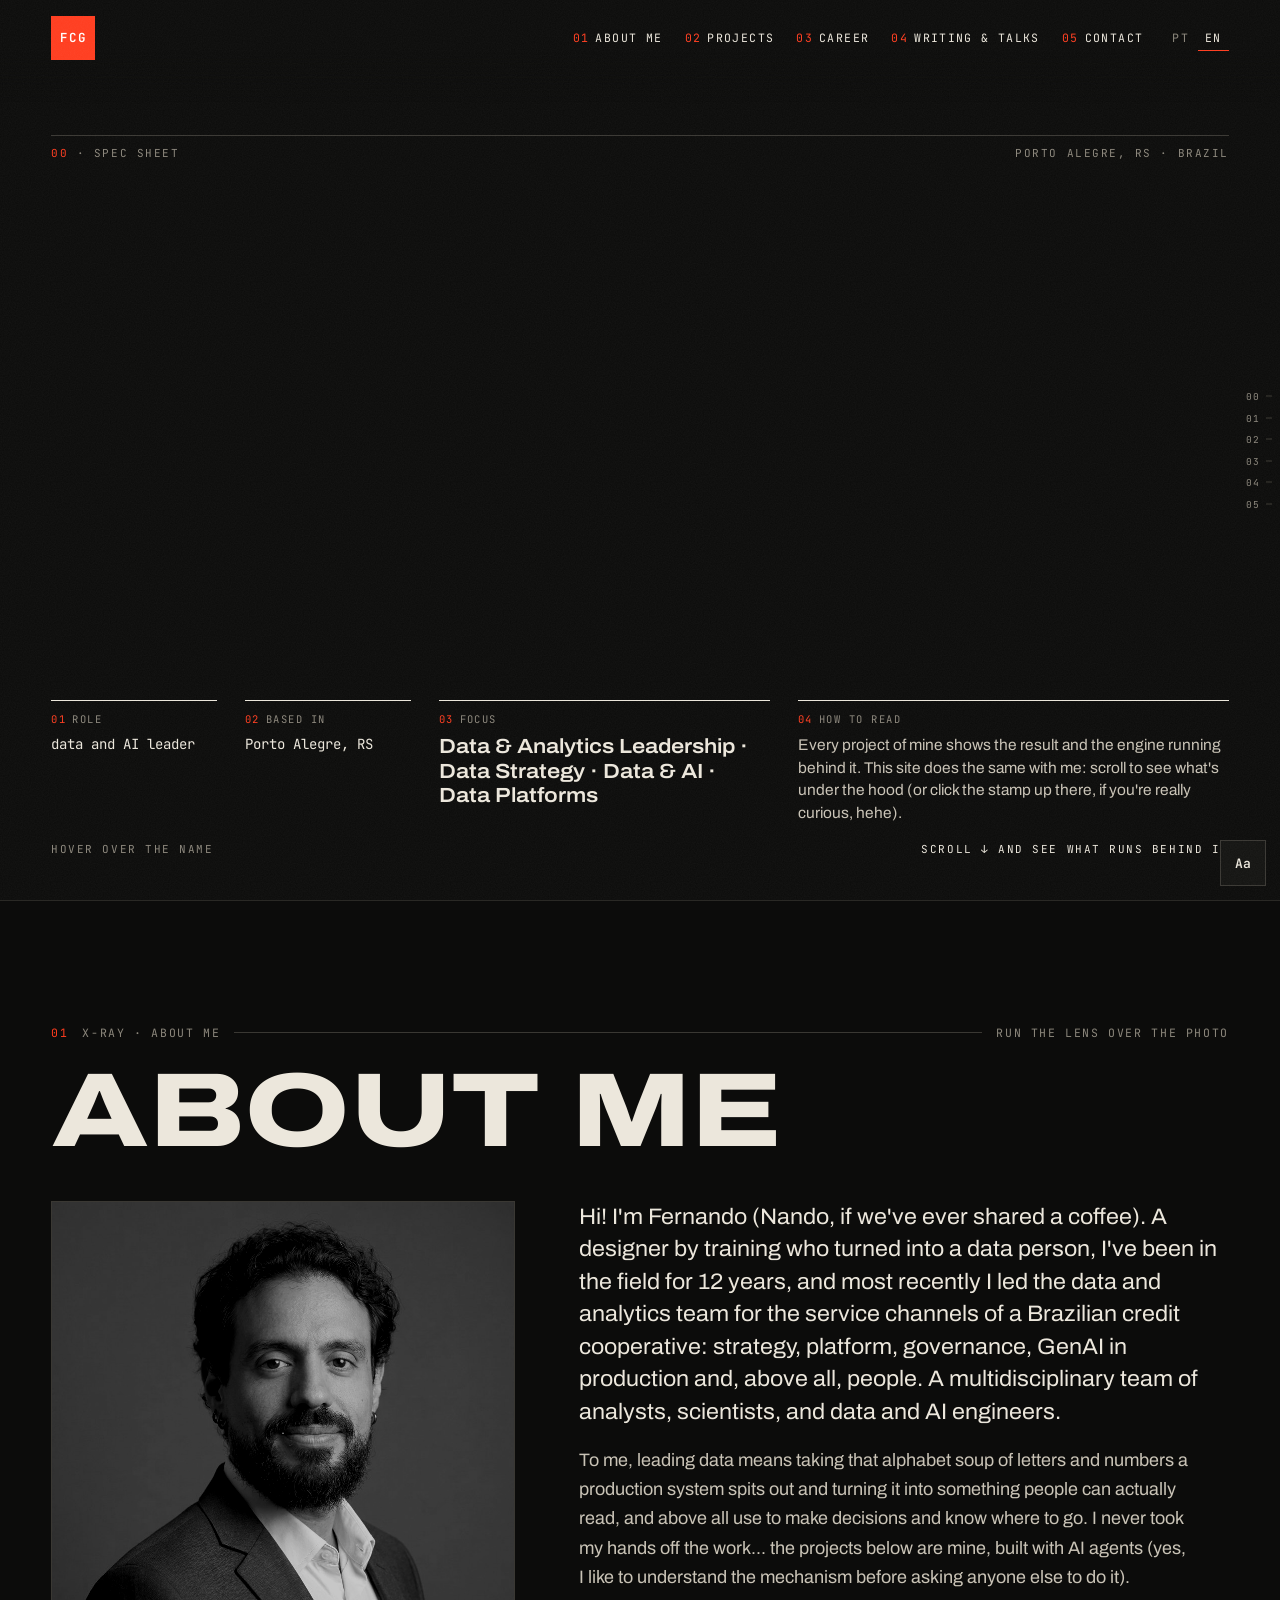
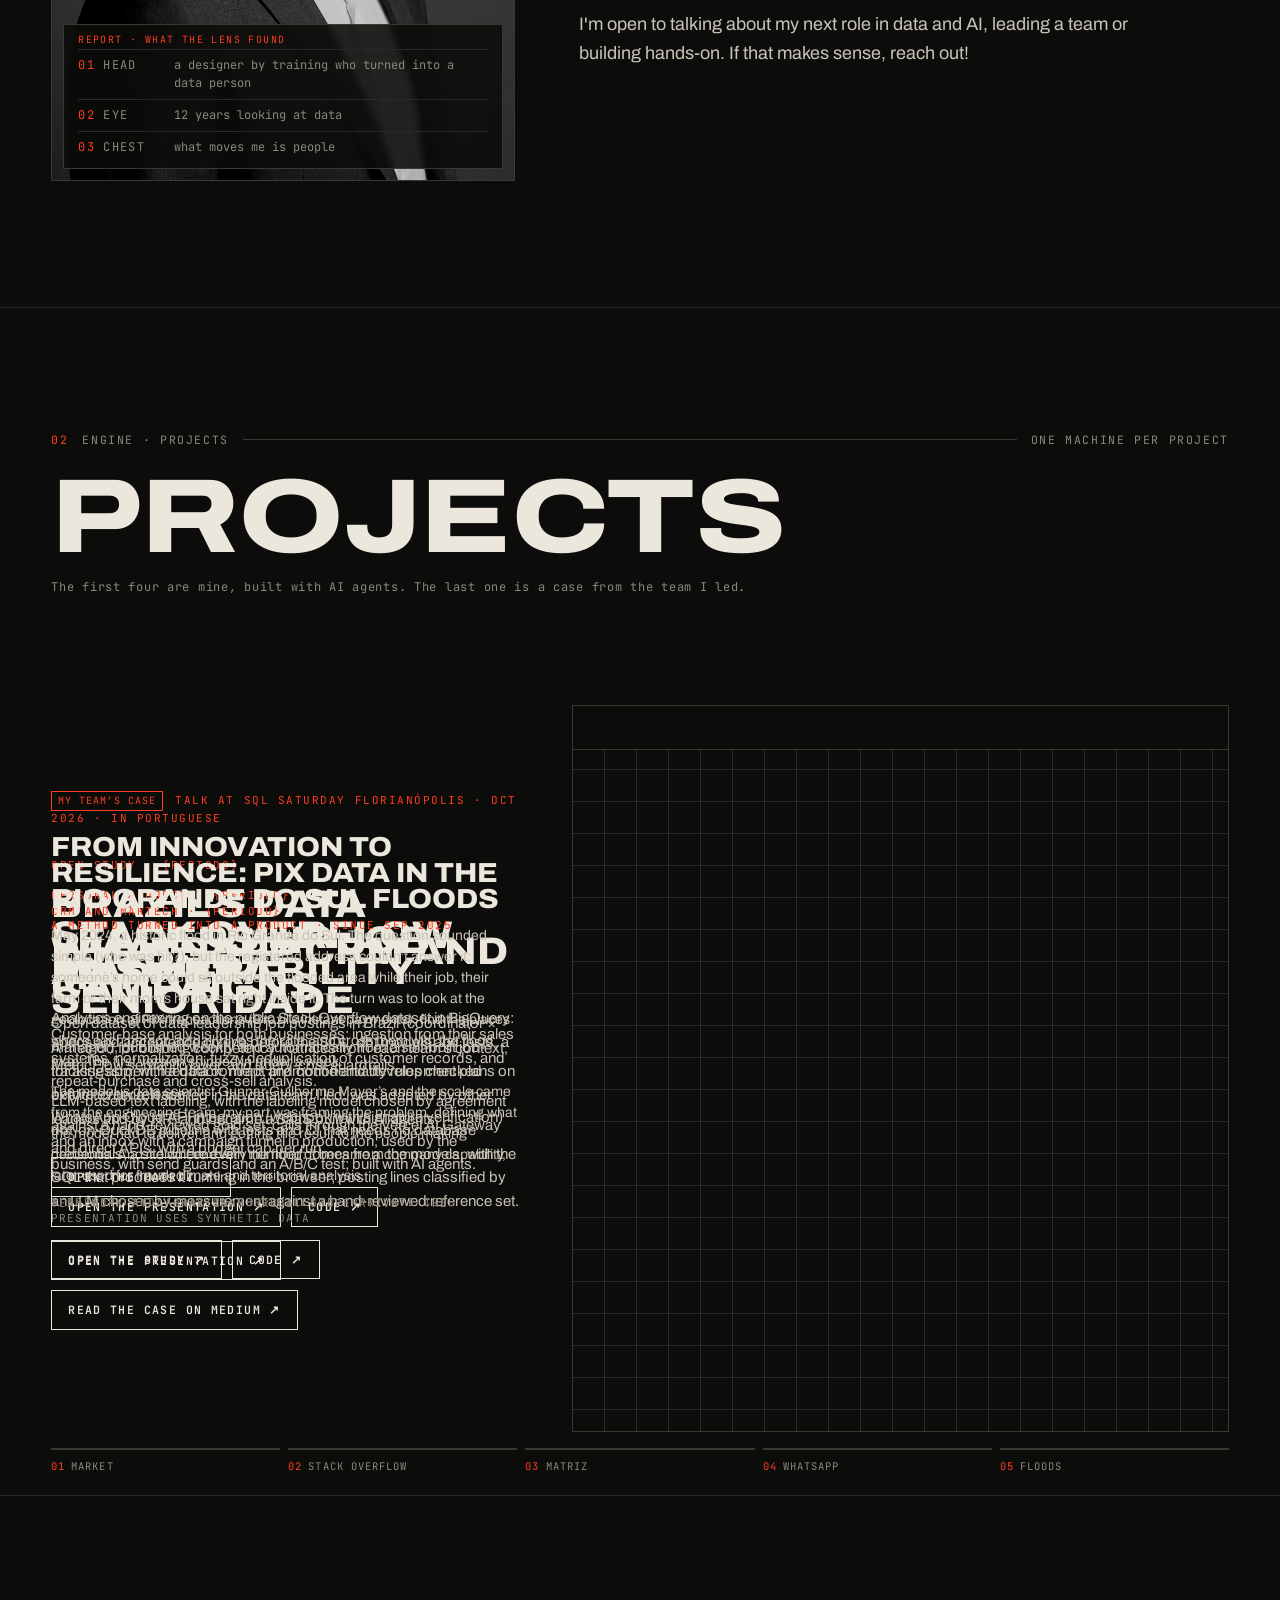
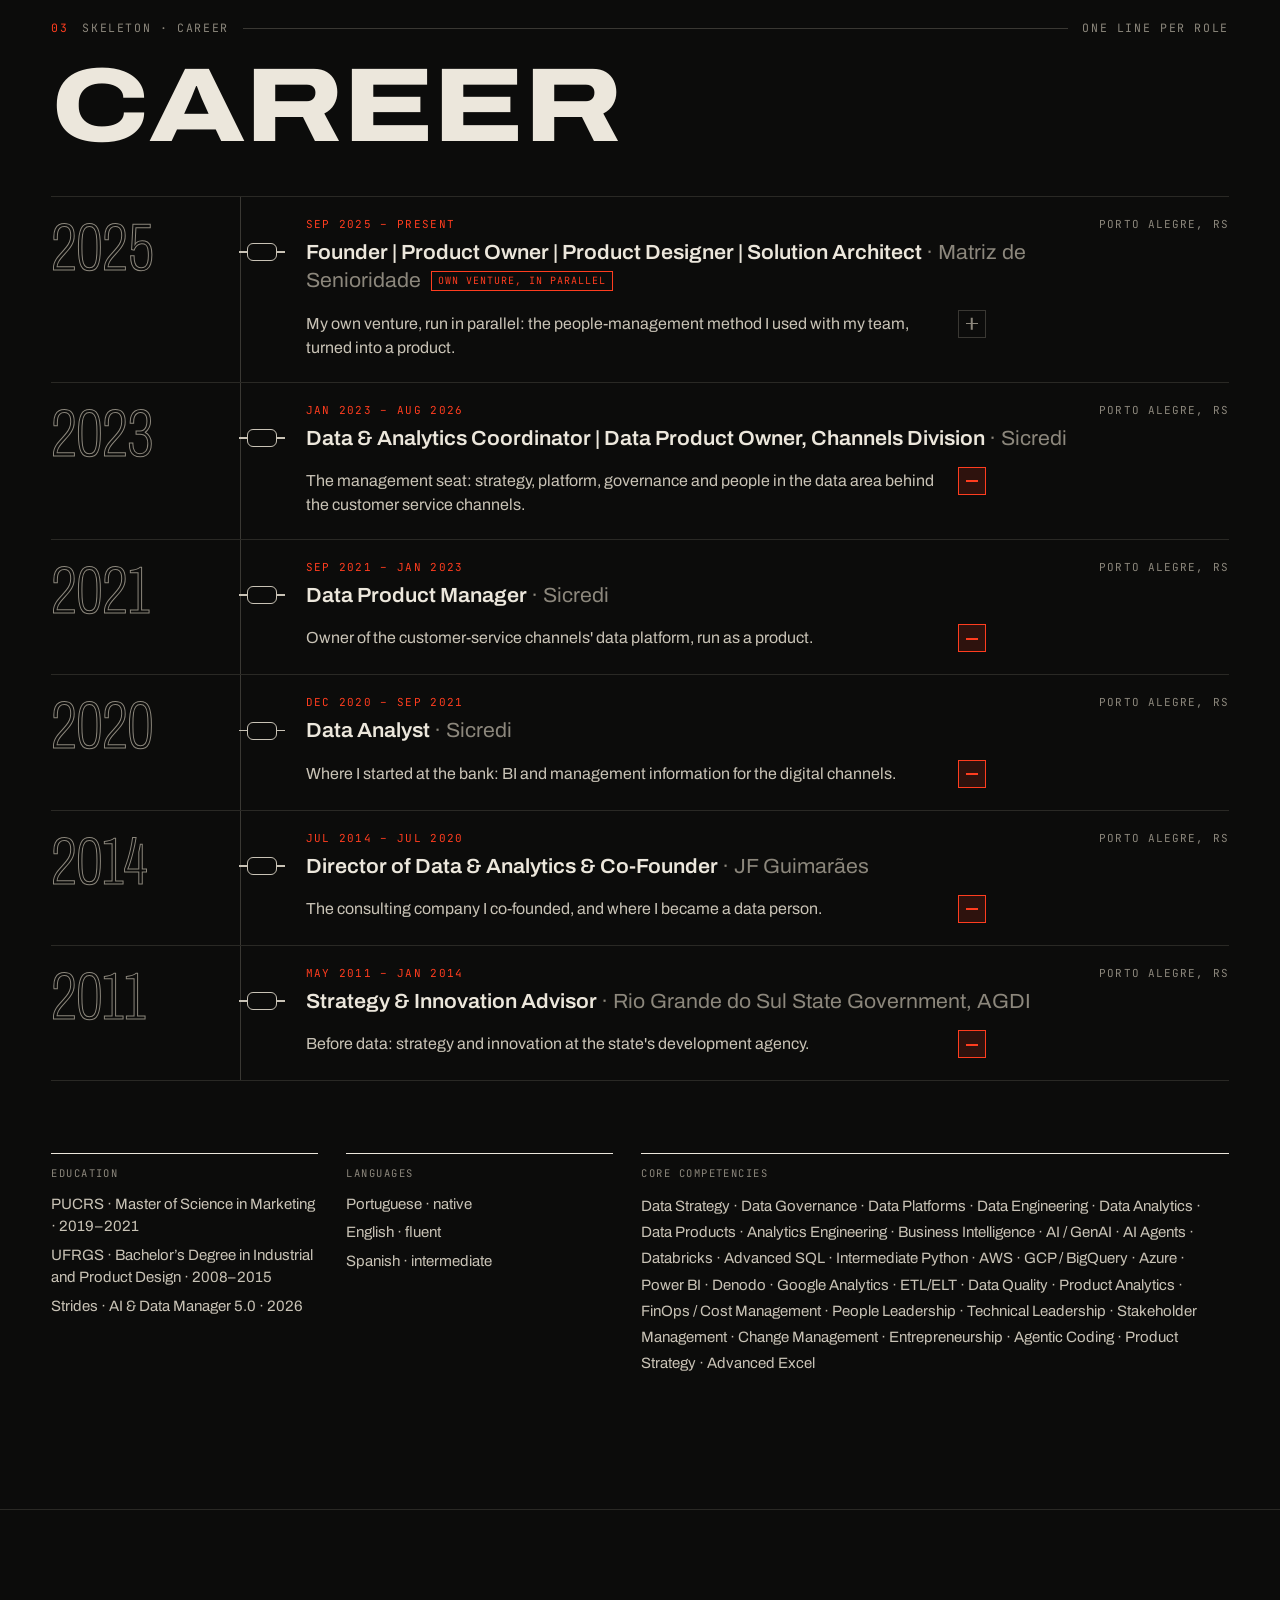
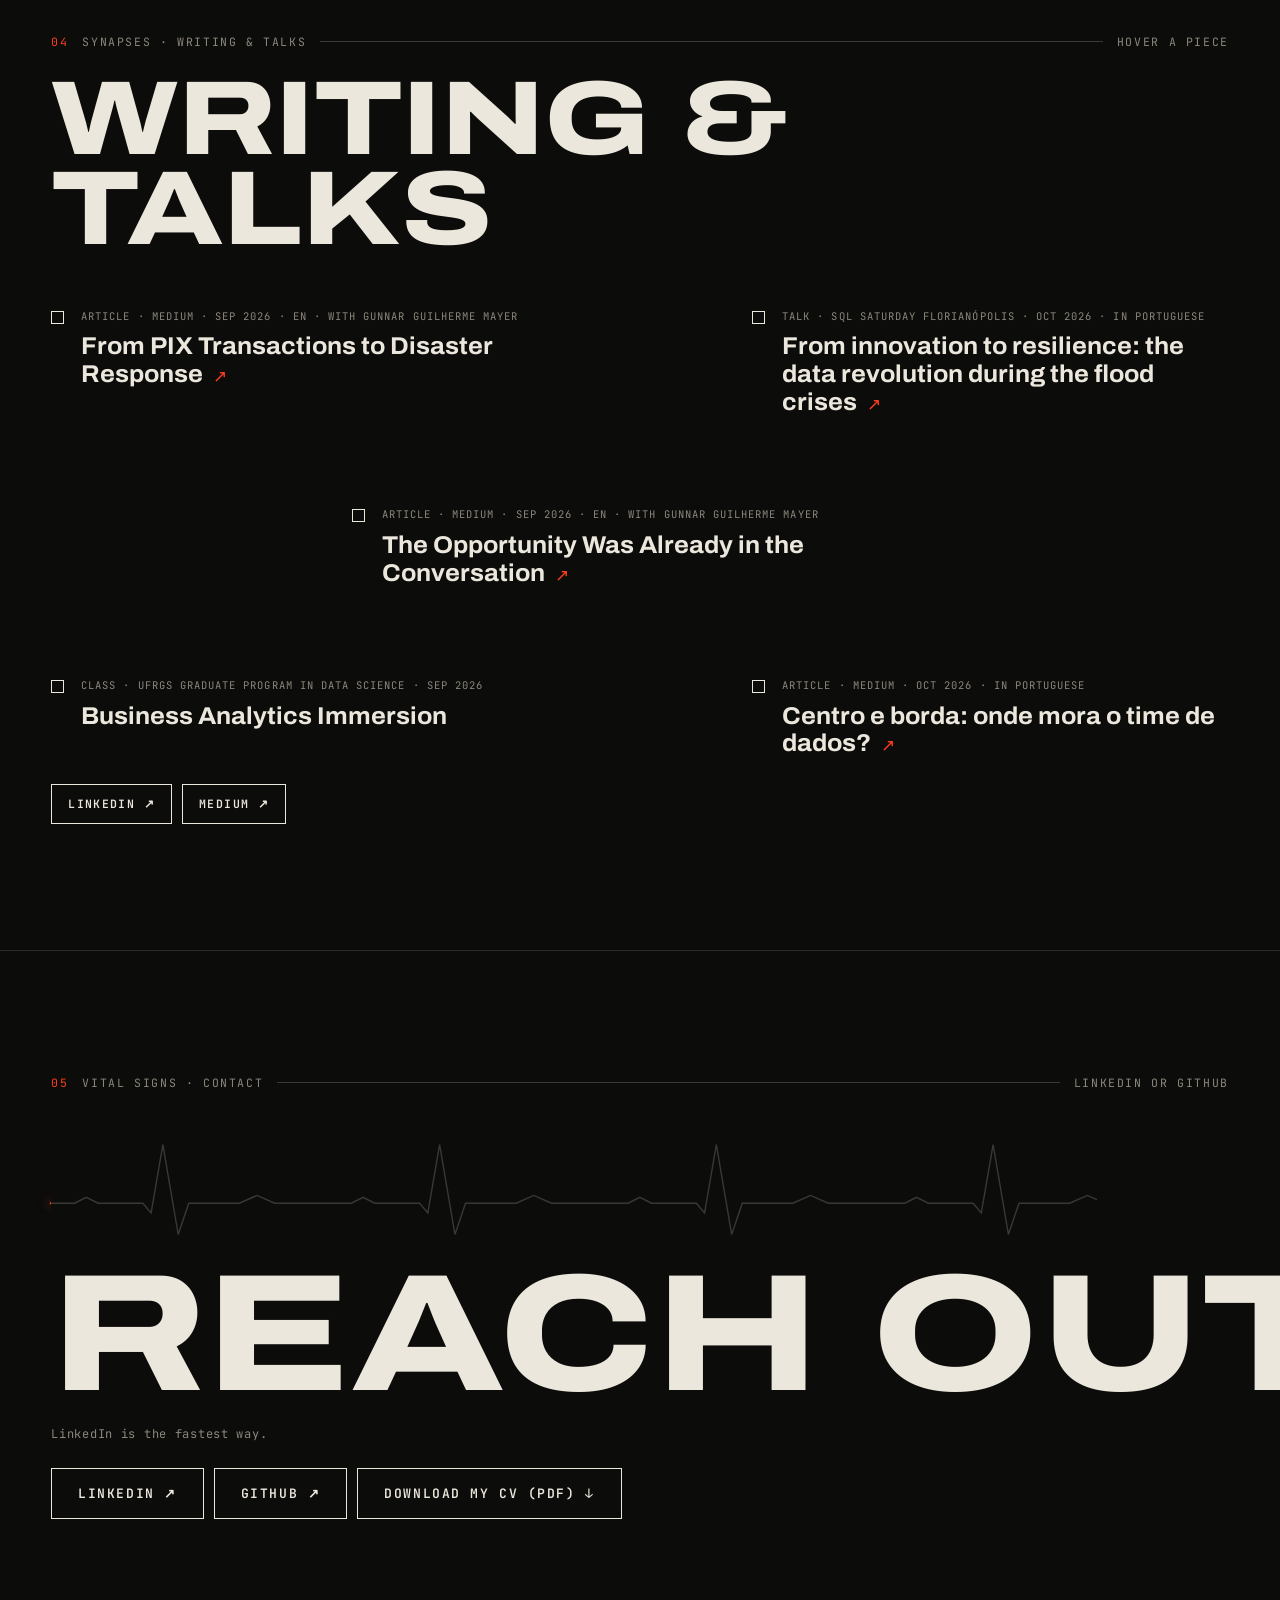
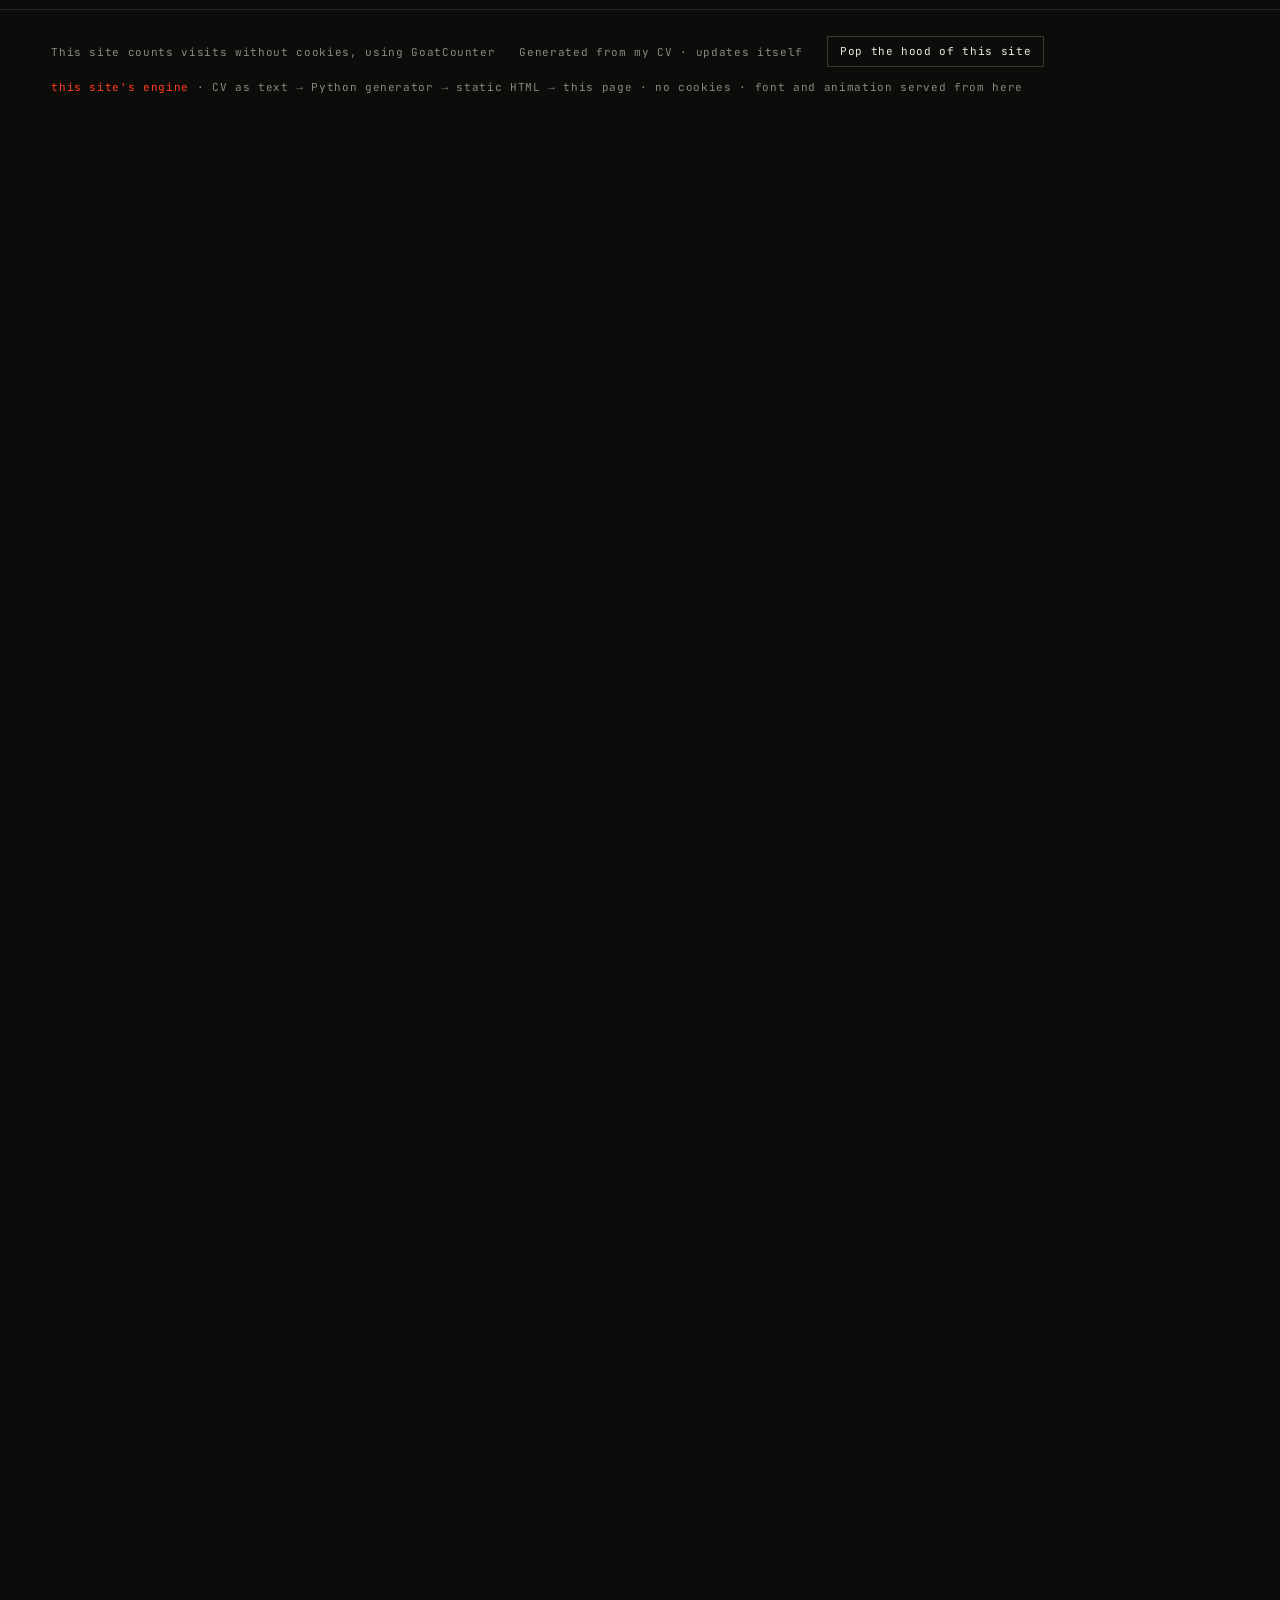
==== commit 401f3d61: "site: regerado a partir do CV e dos extras (c56b854)" ====
--- a/en/index.html
+++ b/en/index.html
@@ -6,7 +6,6 @@
 <meta property="og:type" content="website">
 <meta property="og:site_name" content="Fernando Carlini Guimarães">
 <meta property="og:locale" content="en_US">
-<meta property="og:url" content="https://fernandocarliniguimaraes.com/en/">
 <meta property="og:title" content="Fernando Carlini Guimarães · data and AI leadership">
 <meta property="og:description" content="Data and AI Leader in Brazil. Every project here shows the result and the engine behind it (so does this site, just scroll).">
 <meta property="og:image" content="https://fernandocarliniguimaraes.com/assets/og-en-2.png">
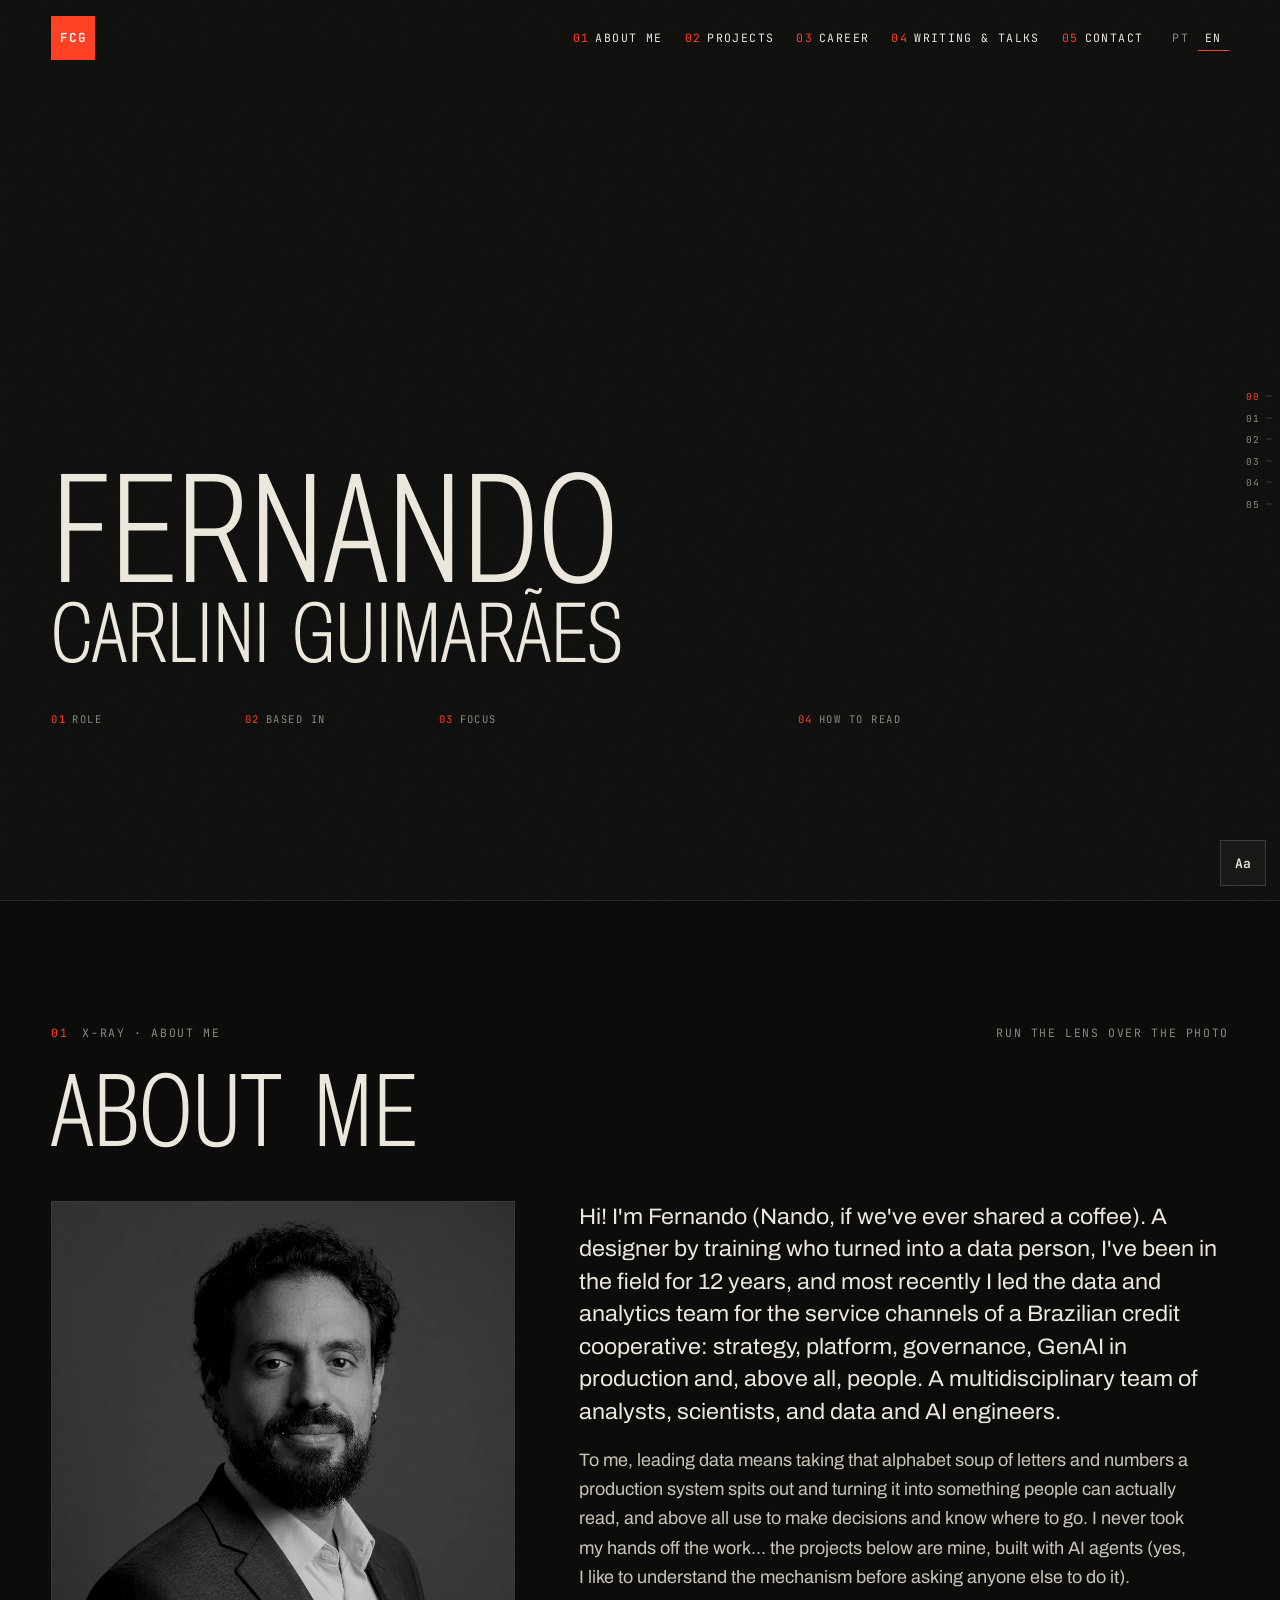
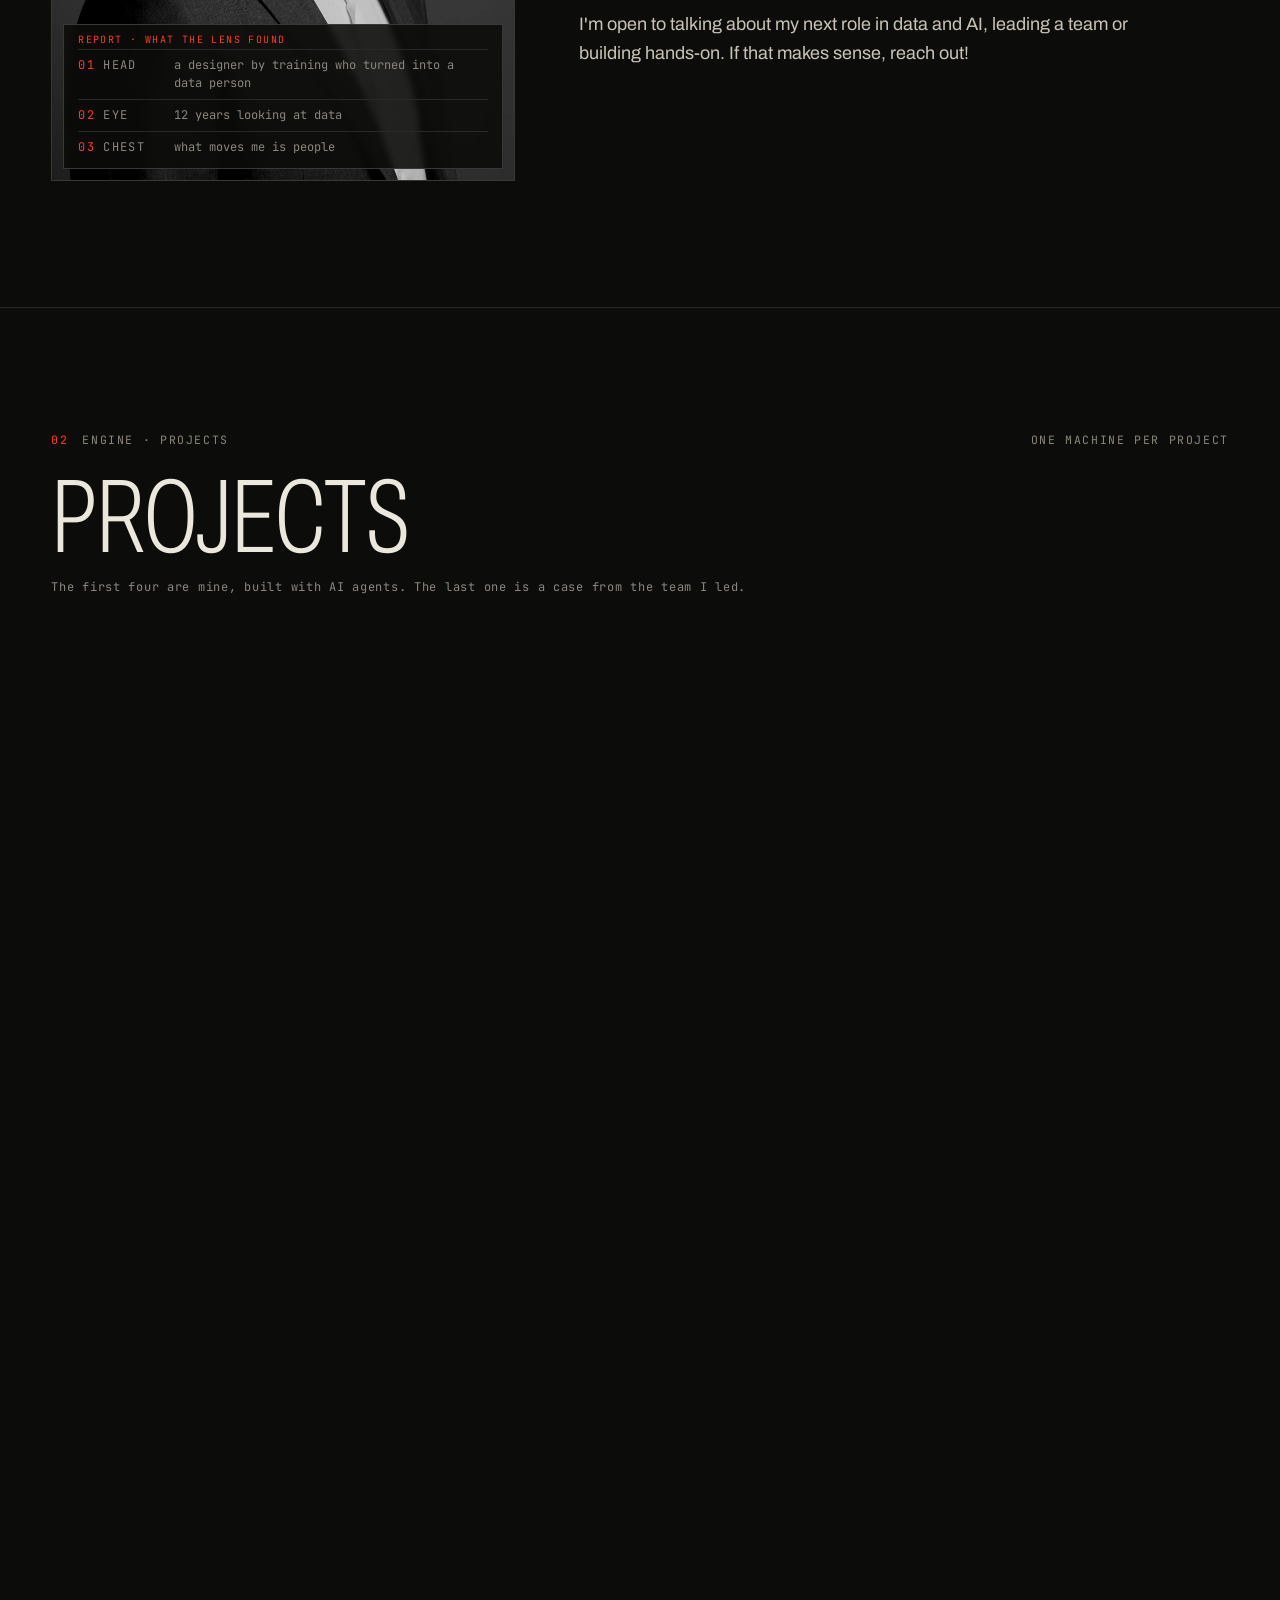
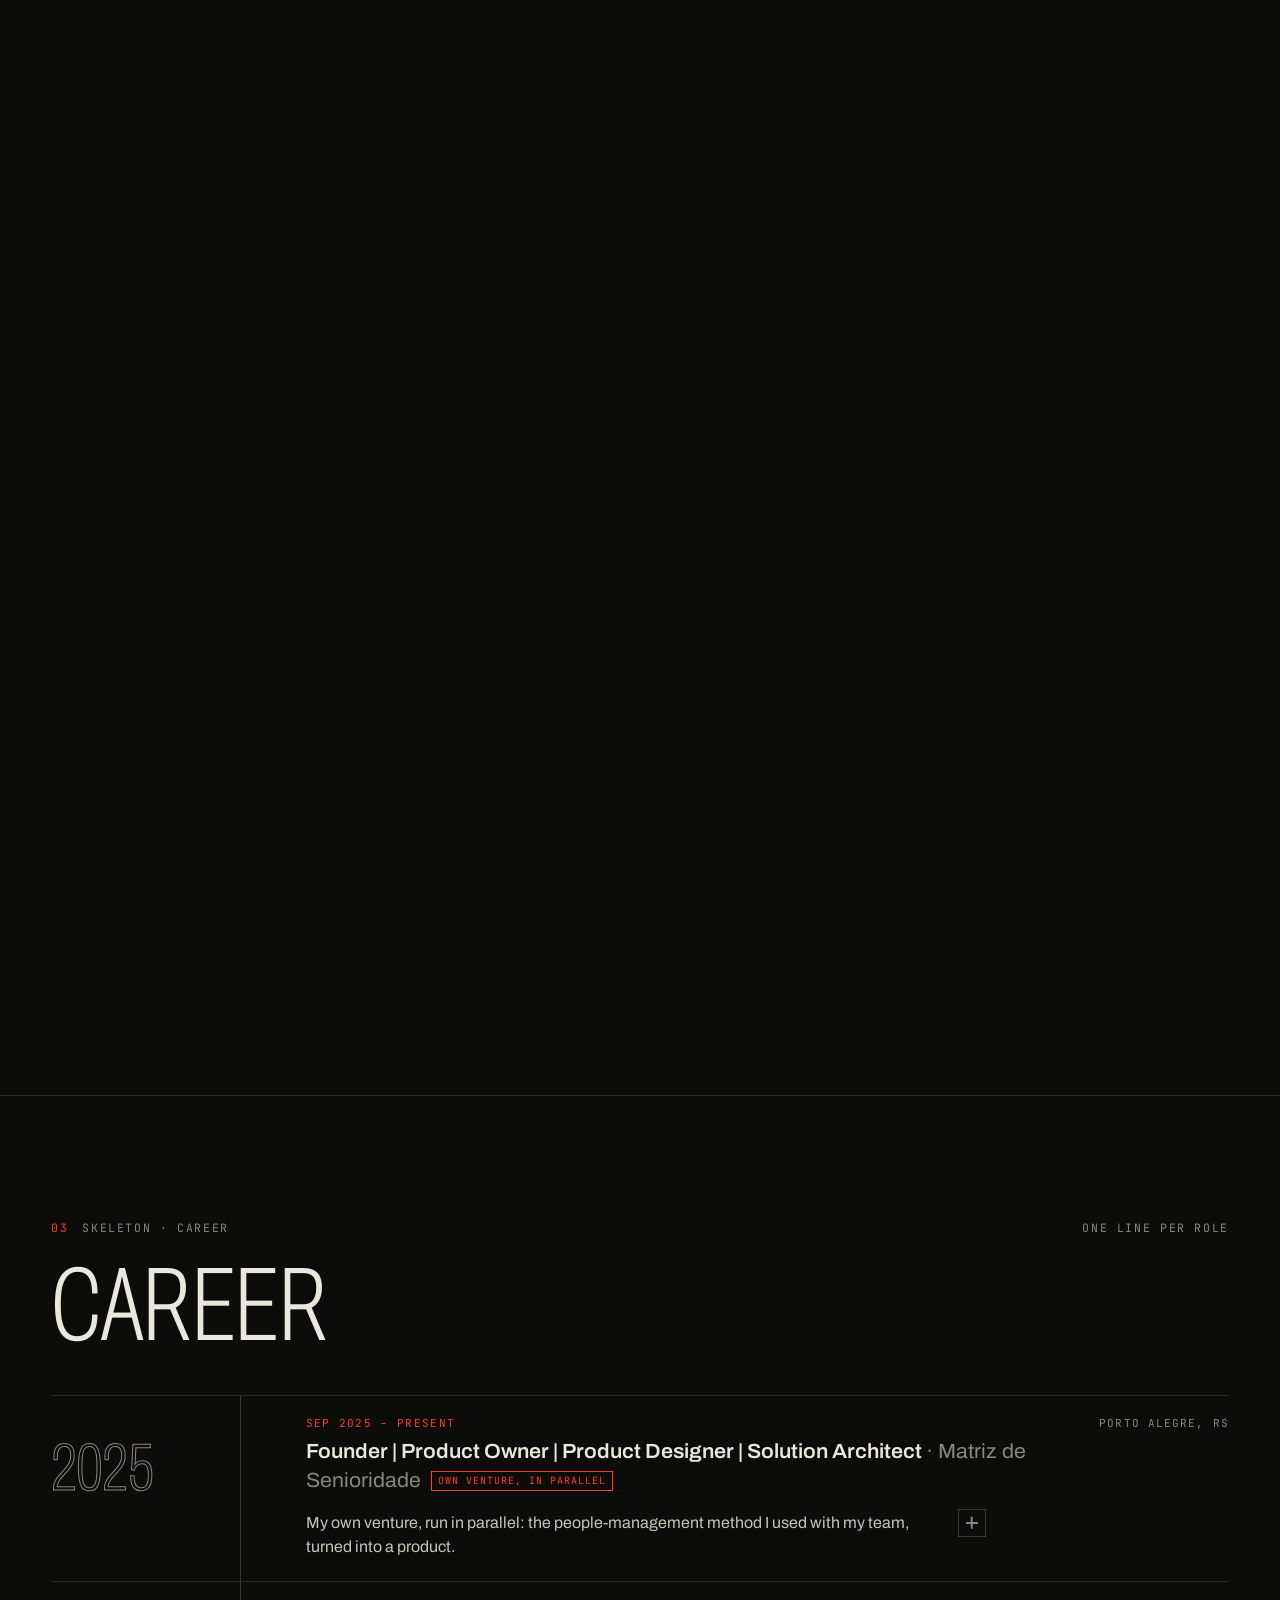
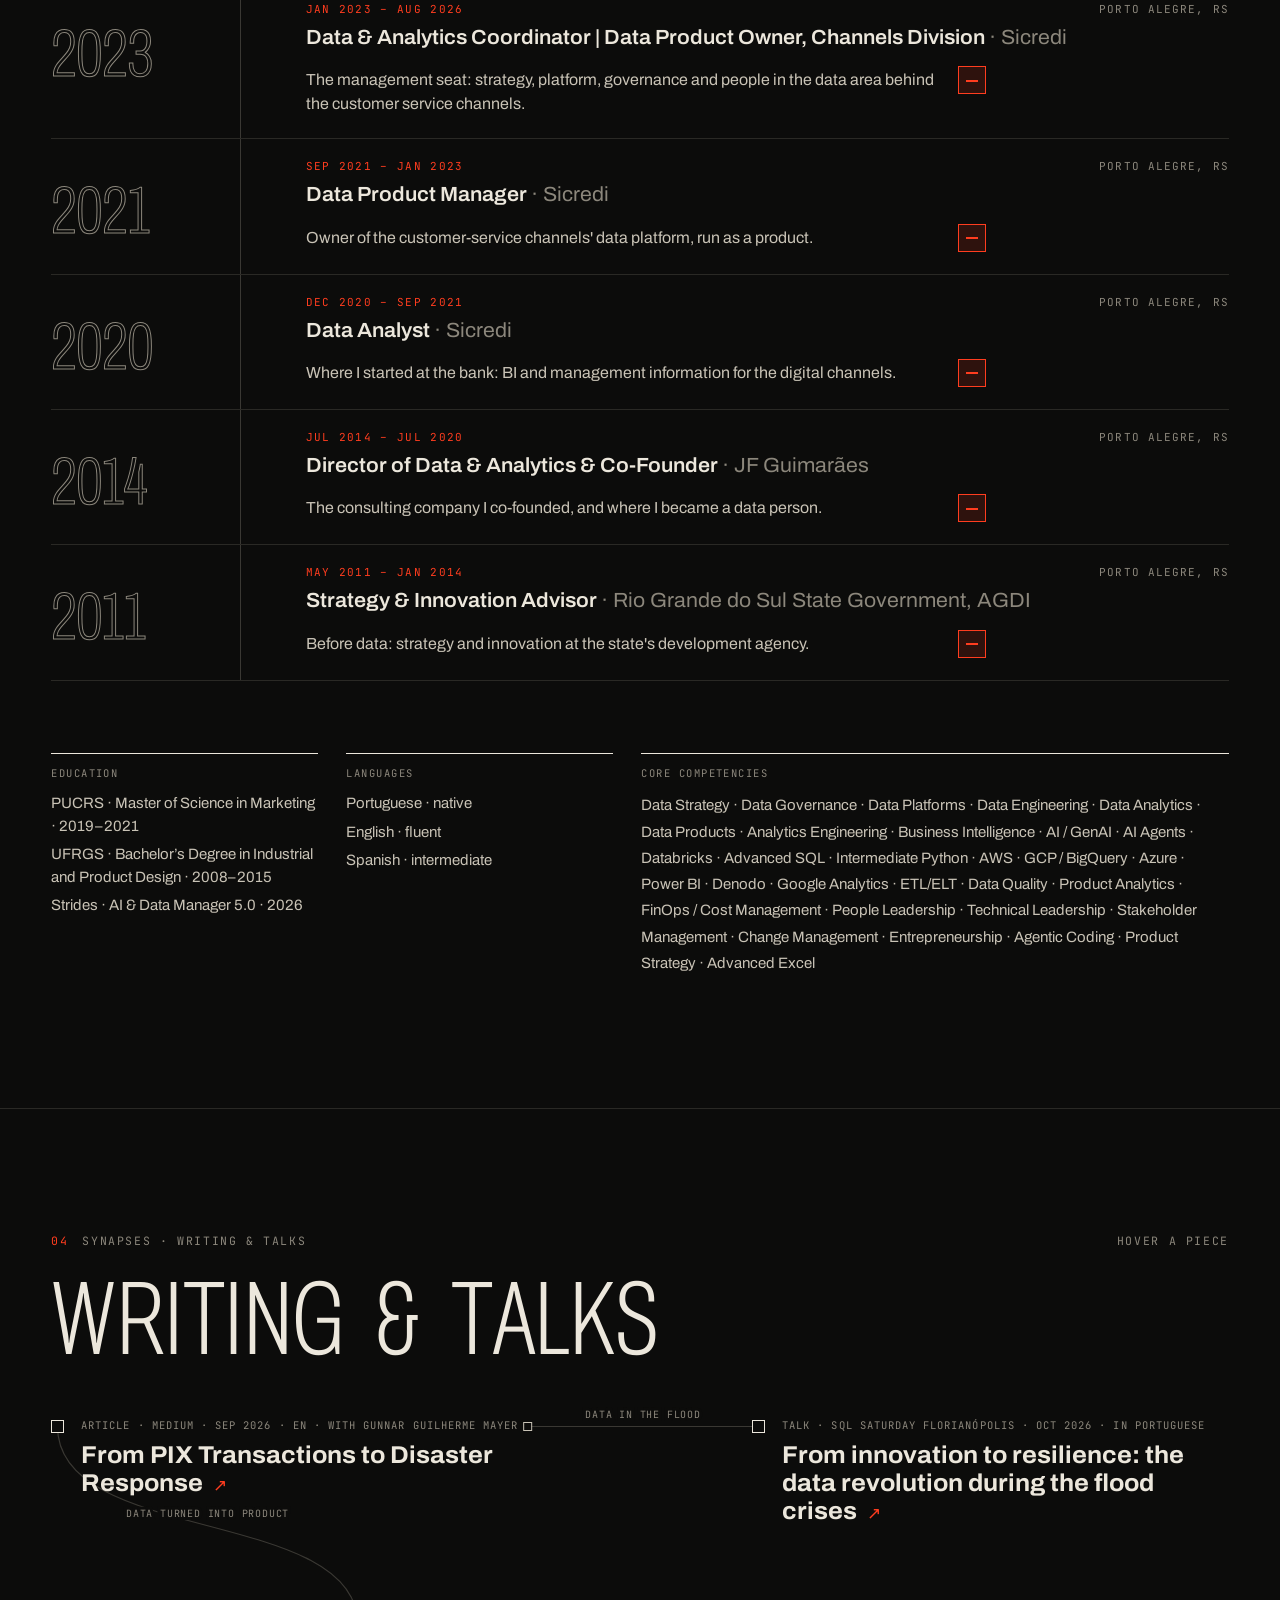
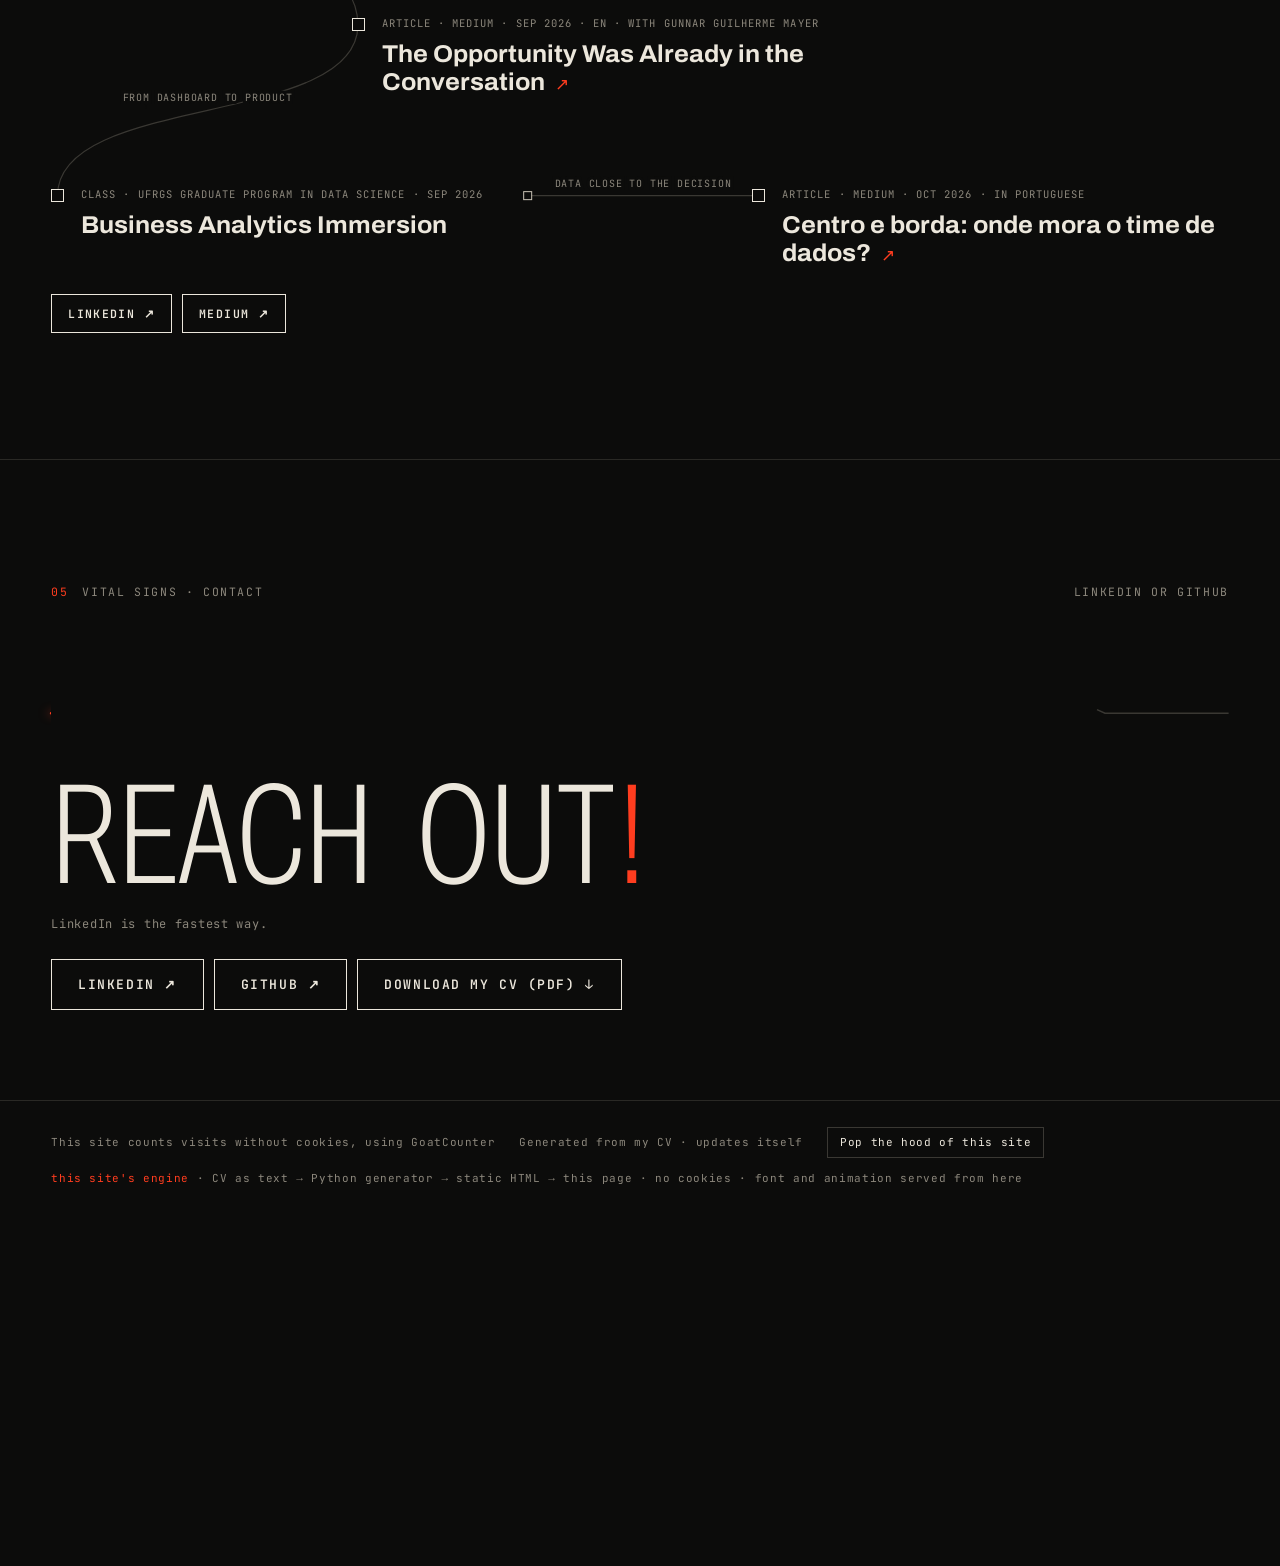
==== commit 7867ff63: "site: regerado a partir do CV e dos extras (eda6751)" ====
--- a/en/index.html
+++ b/en/index.html
@@ -16,7 +16,7 @@
 <link rel="preload" href="../assets/fonts/archivo.woff2" as="font" type="font/woff2" crossorigin>
 <link rel="stylesheet" href="../assets/site.css">
 <script>try{var t=localStorage.getItem("ts");if(/^[123]$/.test(t))document.documentElement.dataset.ts=t}catch(e){}</script>
-<script>window.goatcounter={path:function(p){return location.host+p}}</script>
+<script>window.goatcounter={path:function(p){return location.host+p.split("?")[0]}}</script>
 <script data-goatcounter="https://nandodsg.goatcounter.com/count" async src="//gc.zgo.at/count.js"></script>
 </head>
 <body>
